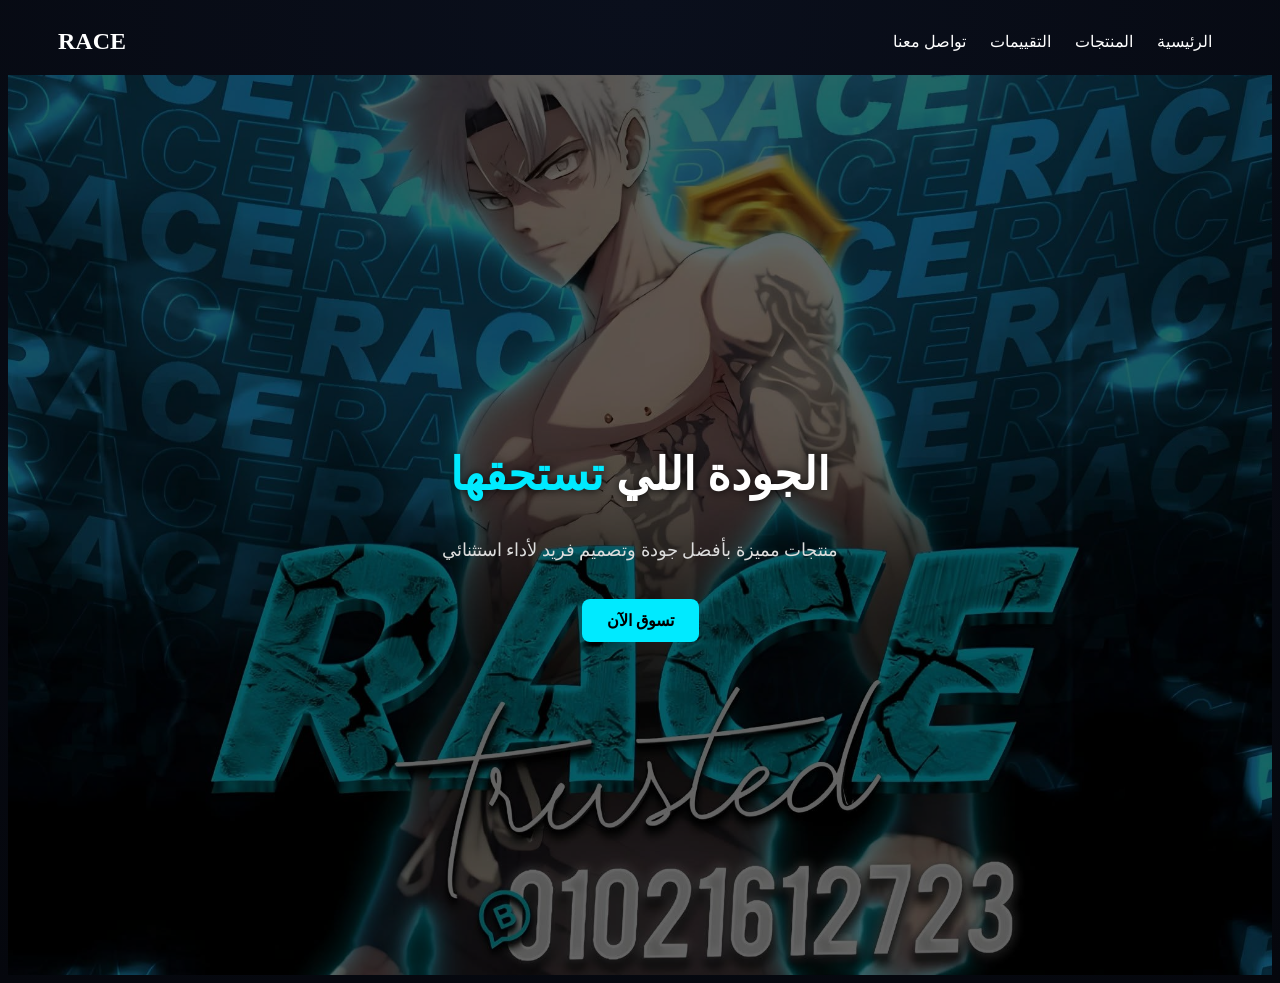
==== index.html @ 7d8657e5 "first uploud" ====
<!DOCTYPE html>
<html lang="ar">
<head>
    <meta charset="UTF-8">
    <title>RACE Store</title>
    <link rel="stylesheet" href="style.css">
</head>
<body>

<header>
    <div class="logo">RACE</div>

    <nav>
        <a href="#">الرئيسية</a>
        <a href="products.html">المنتجات</a>
        <a href="#">التقييمات</a>
        <a href="#">تواصل معنا</a>
    </nav>
</header>

<!-- Hero Section -->
<section class="hero">
    <div class="hero-text">
        <h1>الجودة اللي <span>تستحقها</span></h1>
        <p>منتجات مميزة بأفضل جودة وتصميم فريد لأداء استثنائي</p>

        <!-- الحل الصح هنا -->
        <a href="products.html" class="btn">تسوق الآن</a>
    </div>
</section>

</body>
</html>
---- style.css ----
body {
    background: radial-gradient(circle at top, #0a0f1c, #05070d);
    color: white;
}bac
body::before {
    content: "";
    position: fixed;
    width: 100%;
    height: 100%;
    background: rgba(0,0,0,0.65);
    top: 0;
    left: 0;
    z-index: -1;
}
/* Navbar */
header {
    display: flex;
    justify-content: space-between;
    align-items: center;
    padding: 20px 50px;
}

.logo {
    font-size: 24px;
    font-weight: bold;
}

nav a {
    color: white;
    margin: 0 10px;
    text-decoration: none;
    transition: 0.3s;
}

nav a:hover {
    color: #00eaff;
}


/* Hero */


.hero {
    height: 100vh;
    background: url("hero.png") no-repeat center/cover;
    display: flex;
    justify-content: center;
    align-items: center;
    position: relative;
}

/* طبقة تغميق */
.hero::before {
    content: "";
    position: absolute;
    top: 0;
    left: 0;
    width: 100%;
    height: 100%;
    background: rgba(0, 0, 0, 0.6);
}

/* النص */
.hero-text {
    position: relative;
    z-index: 2;
    text-align: center;
    color: white;
    padding: 20px;
}

/* العنوان */
.hero-text h1 {
    font-size: 45px;
    font-weight: bold;
    text-shadow: 0 0 10px rgba(0,0,0,0.8);
}

/* الكلمة المميزة */
.hero-text span {
    color: #00eaff;
}

/* الوصف */
.hero-text p {
    margin-top: 10px;
    font-size: 18px;
    color: #ddd;
}

/* الزرار */
.btn {
    display: inline-block;
    margin-top: 20px;
    padding: 12px 25px;
    background: #00eaff;
    color: black;
    border-radius: 8px;
    text-decoration: none;
    font-weight: bold;
}

/* Button */
.btn {
    display: inline-block;
    margin-top: 20px;
    padding: 12px 25px;
    background: #00eaff;
    color: black;
    text-decoration: none;
    border-radius: 8px;
    font-weight: bold;
    transition: 0.3s;
}

.btn:hover {
    background: #00c2d3;
}

/* Products */
.products {
    display: grid;
    grid-template-columns: repeat(auto-fit, minmax(220px, 1fr));
    gap: 25px;
    padding: 50px;
}

/* Card */
.card {
    background: #111827;
    padding: 25px;
    border-radius: 15px;
    text-align: center;
    transition: 0.3s;
    border: 1px solid #1f2937;
}

.card:hover {
    transform: translateY(-10px);
    box-shadow: 0 10px 25px rgba(0, 234, 255, 0.2);
}

.card h2 {
    margin-bottom: 10px;
}

.card p {
    opacity: 0.7;
    font-size: 14px;
}

.card span {
    display: block;
    margin-top: 10px;
    color: #00eaff;
    font-weight: bold;
}

/* Title */
h1 {
    text-align: center;
    margin-top: 40px;
    font-size: 35px;
}

.card img {
    width: 100%;
    height: 180px;
    object-fit: cover;
    border-radius: 10px;
    margin-bottom: 10px;
}

/* زرار الشراء */
.buy-btn {
    display: inline-block;
    margin-top: 15px;
    padding: 10px;
    background: #25D366;
    color: white;
    text-decoration: none;
    border-radius: 8px;
    transition: 0.3s;
}

.buy-btn:hover {
    background: #1ebe5d;
}
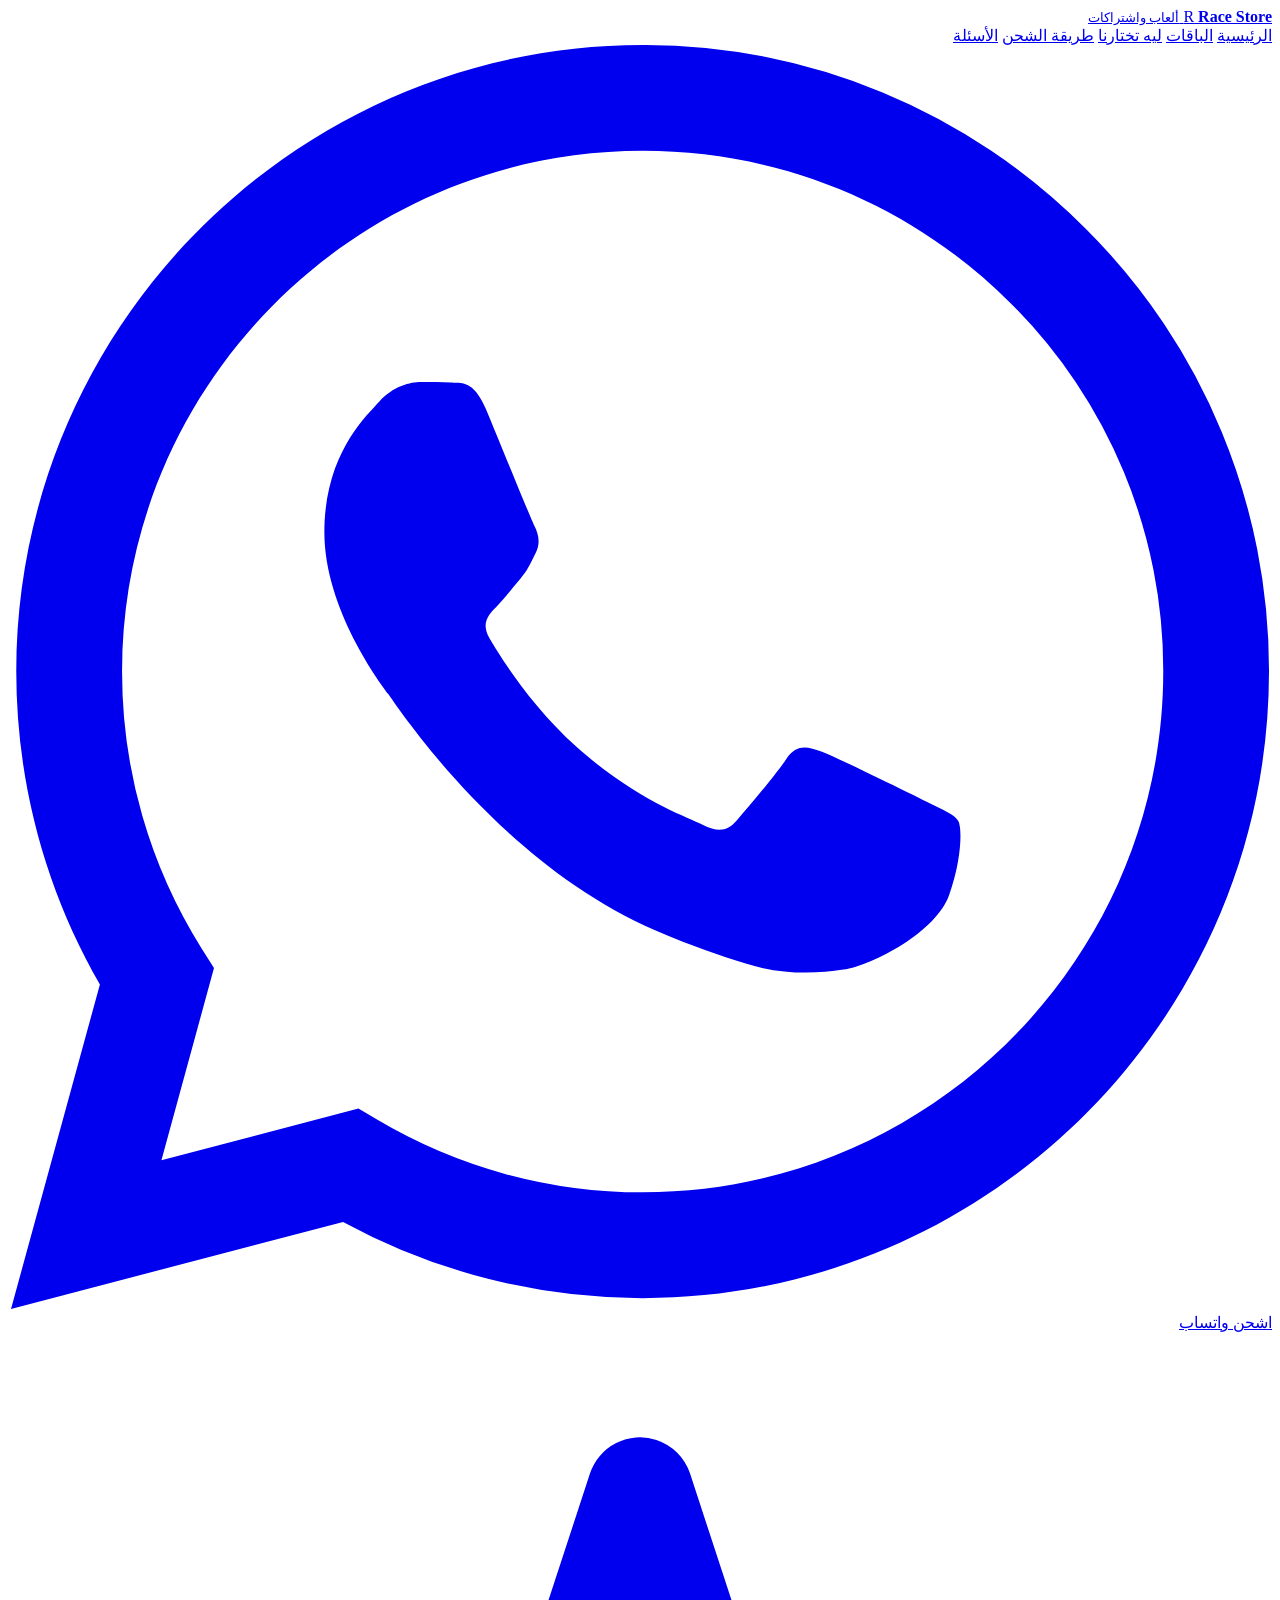
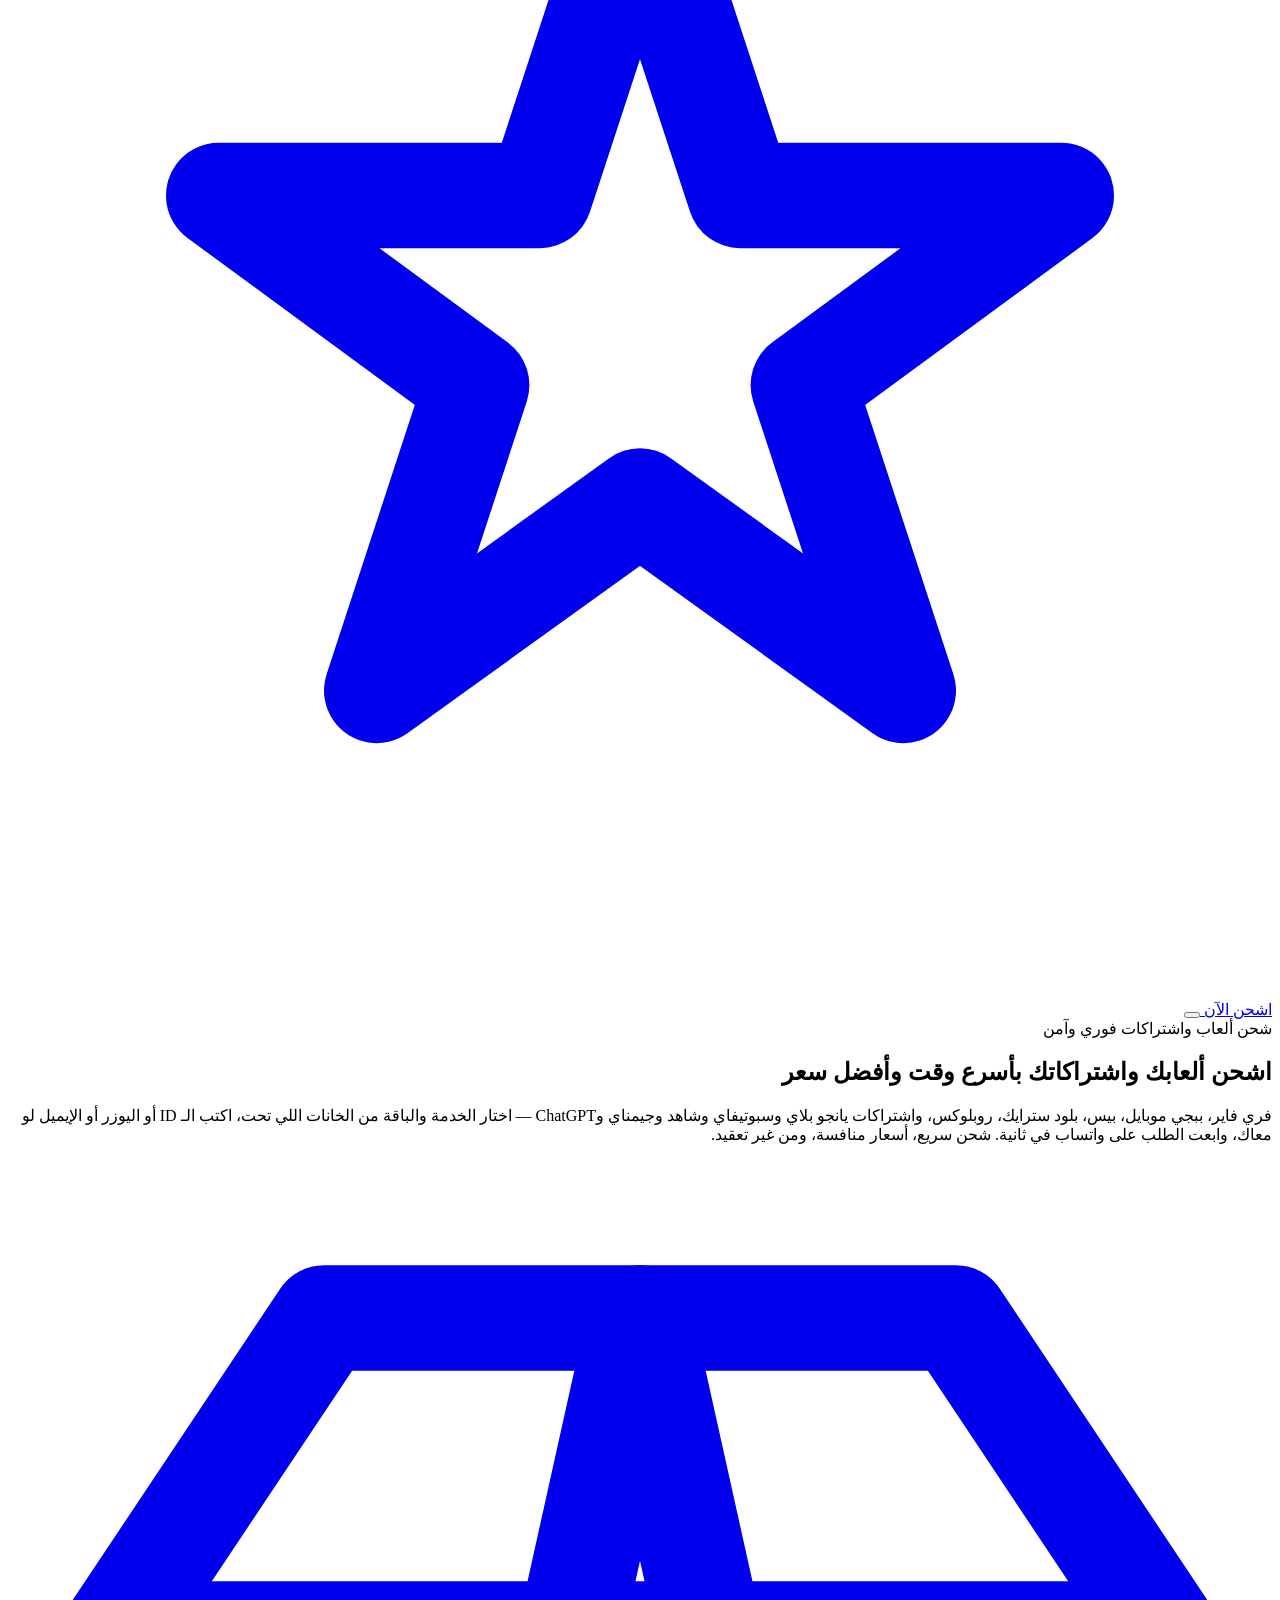
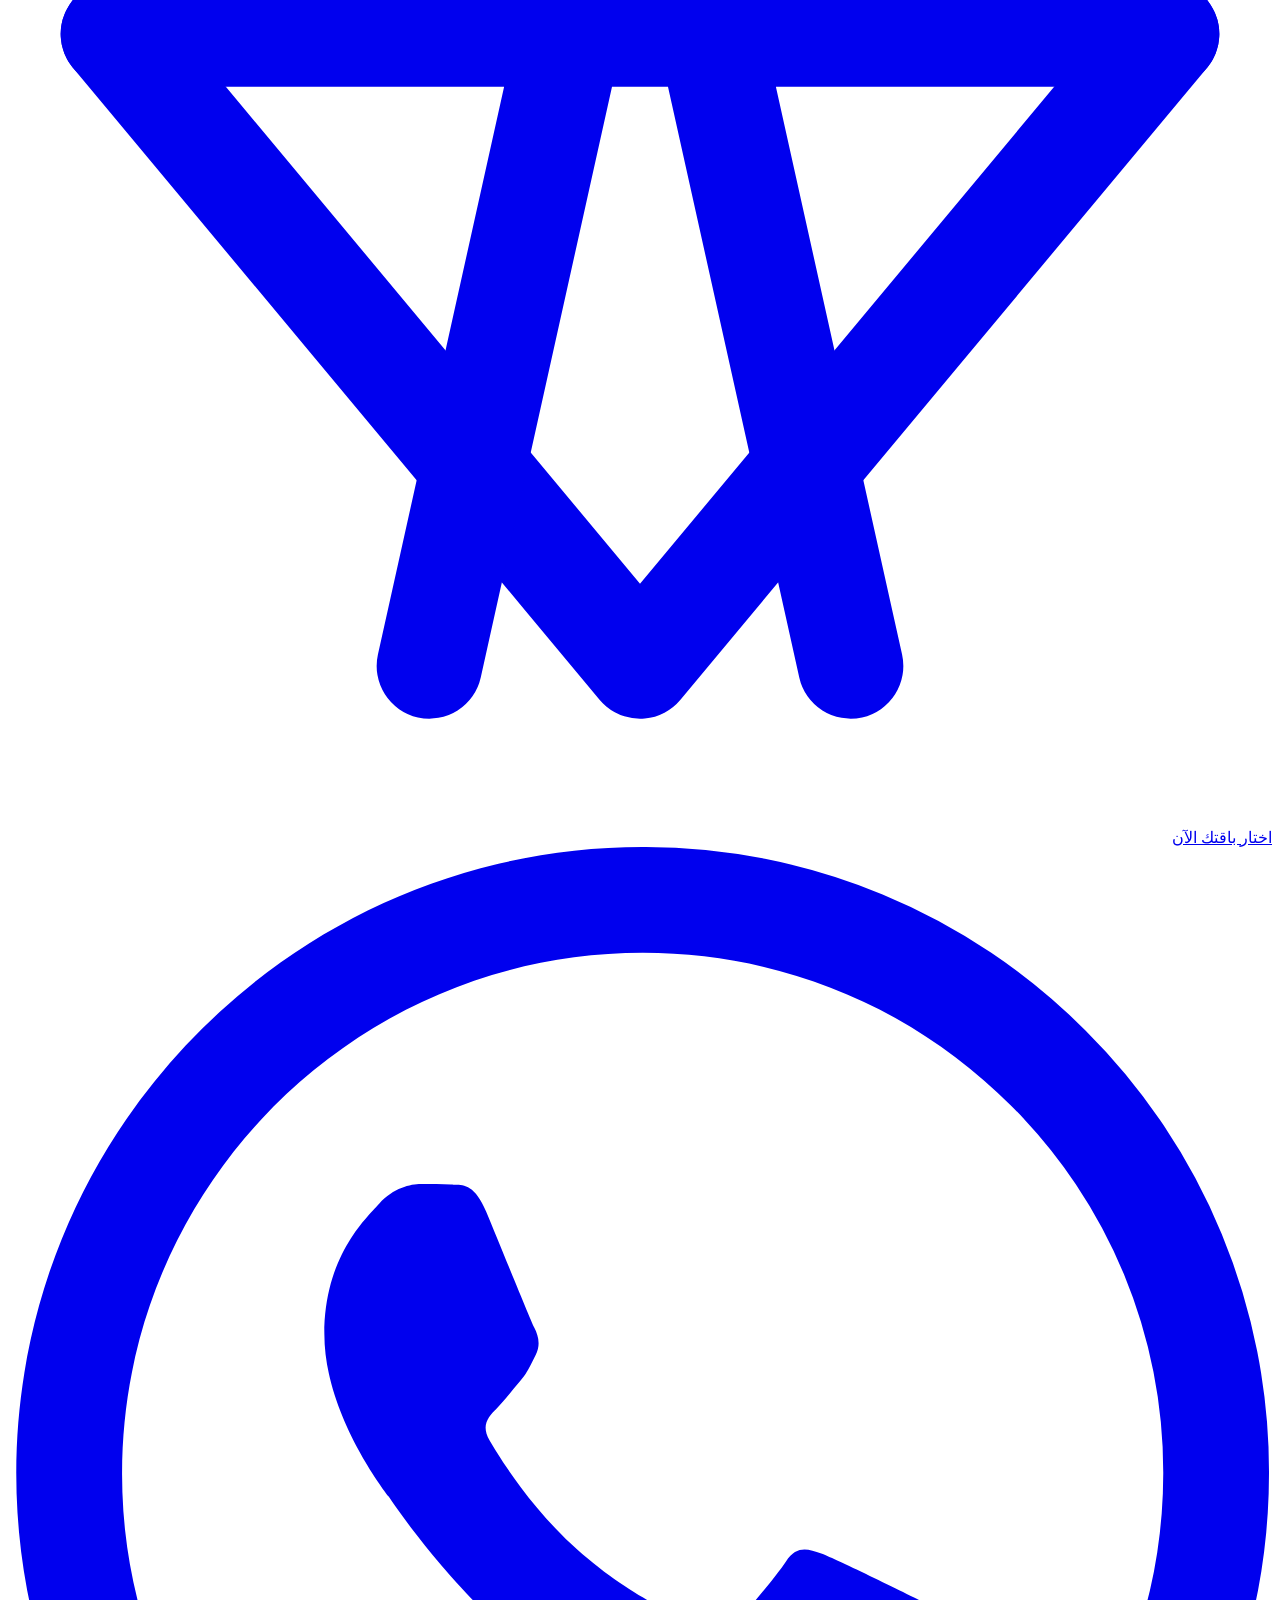
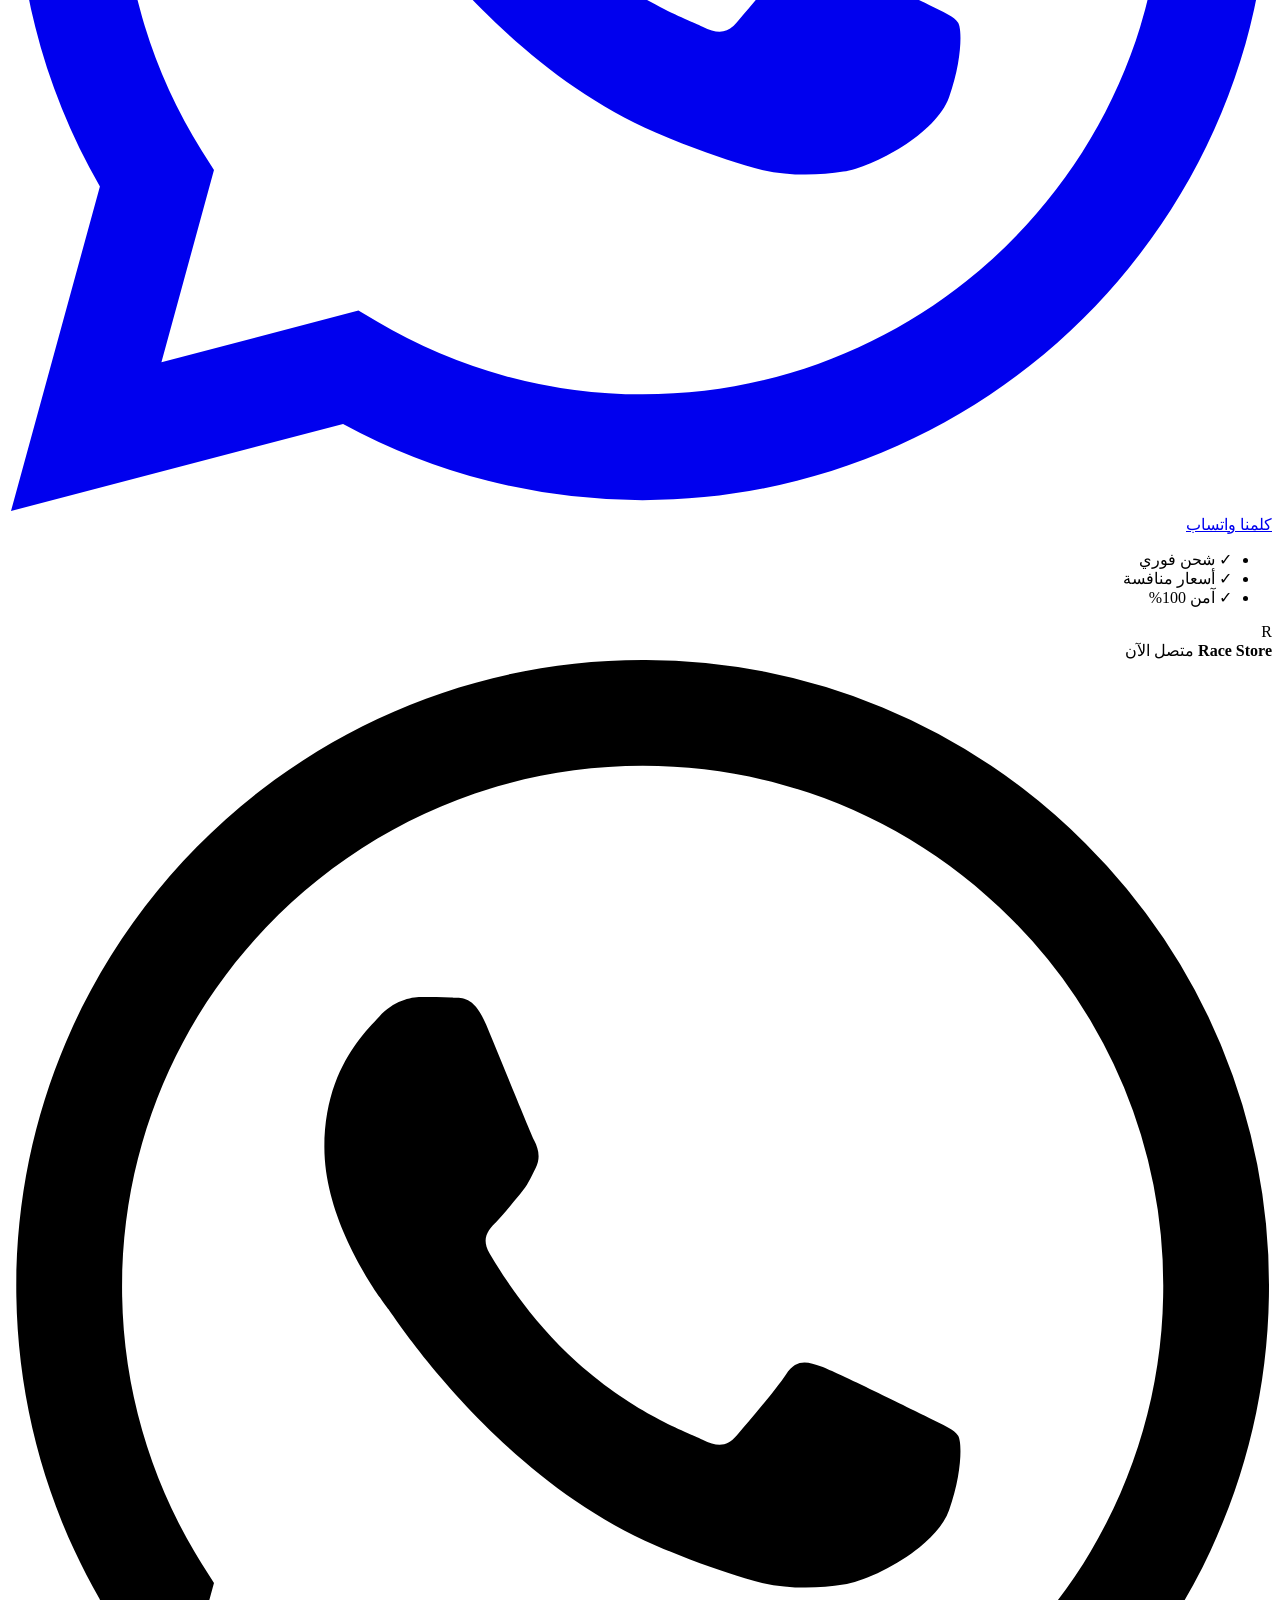
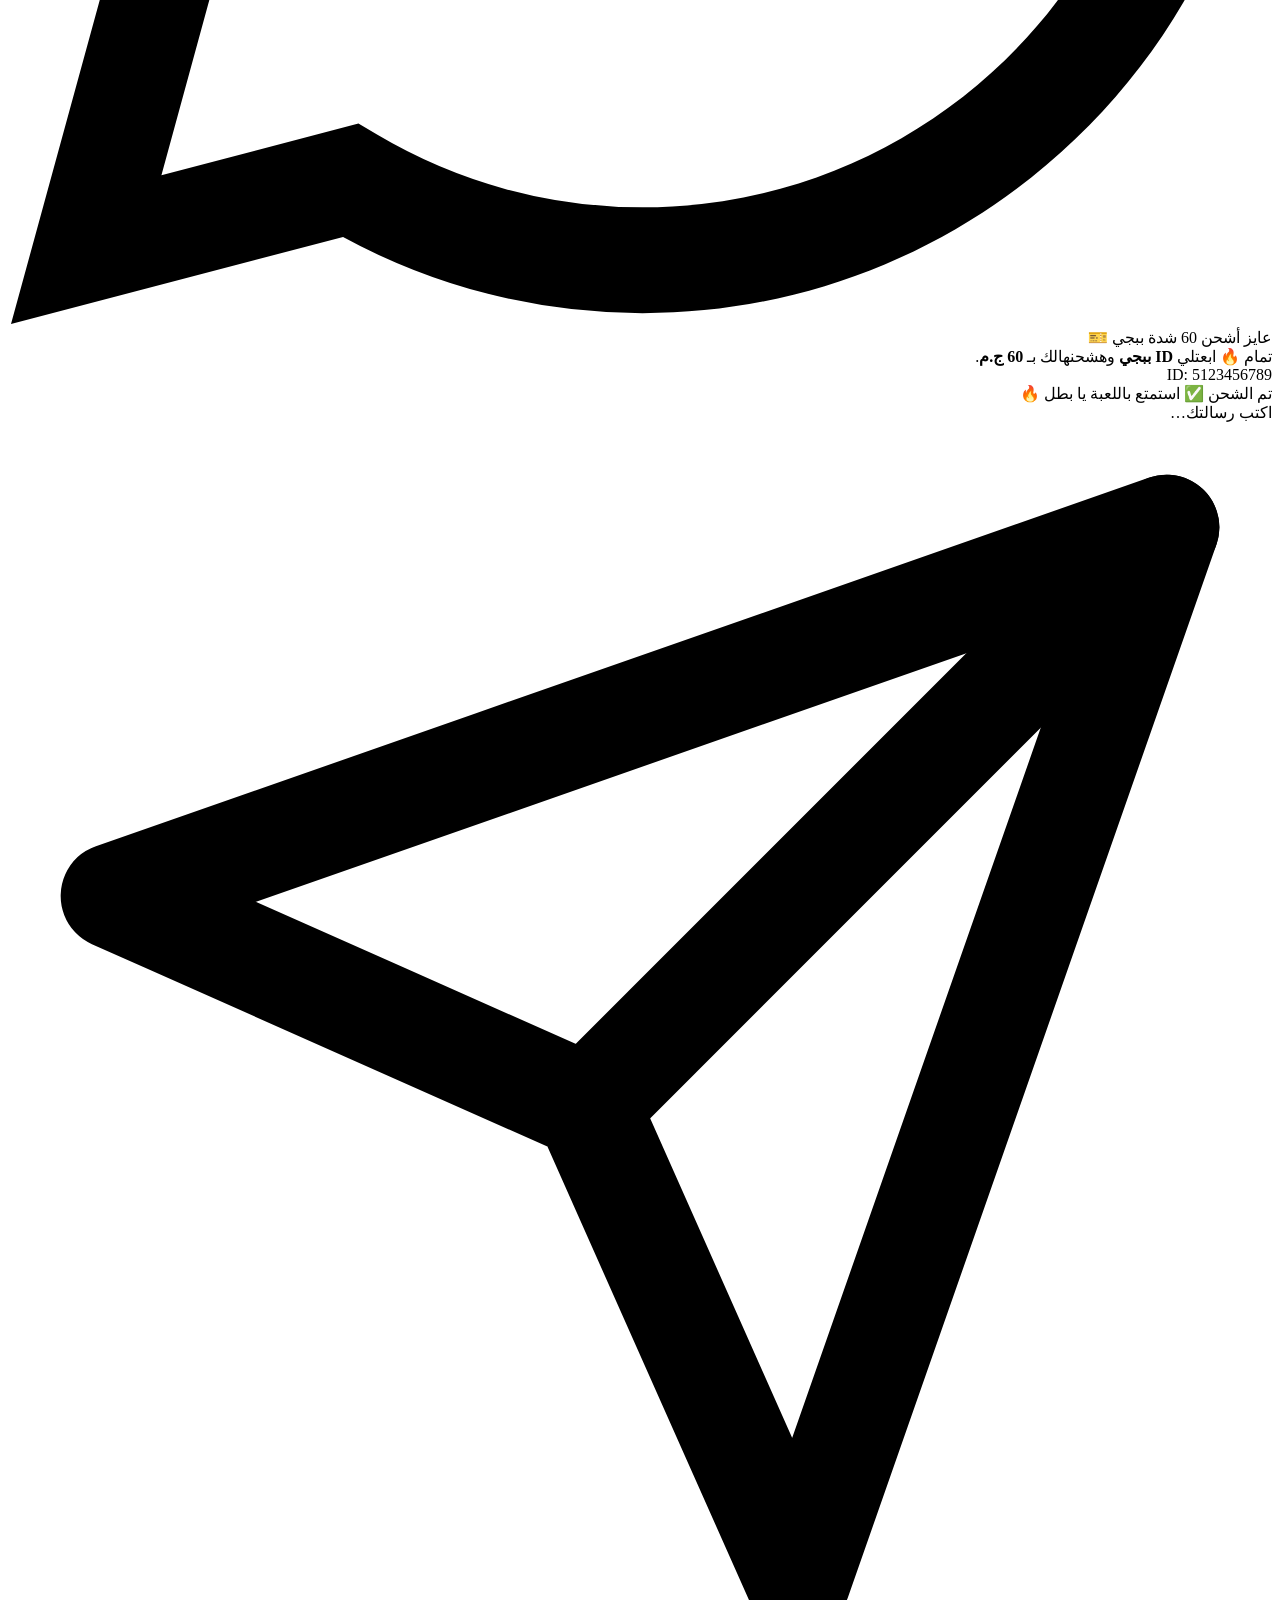
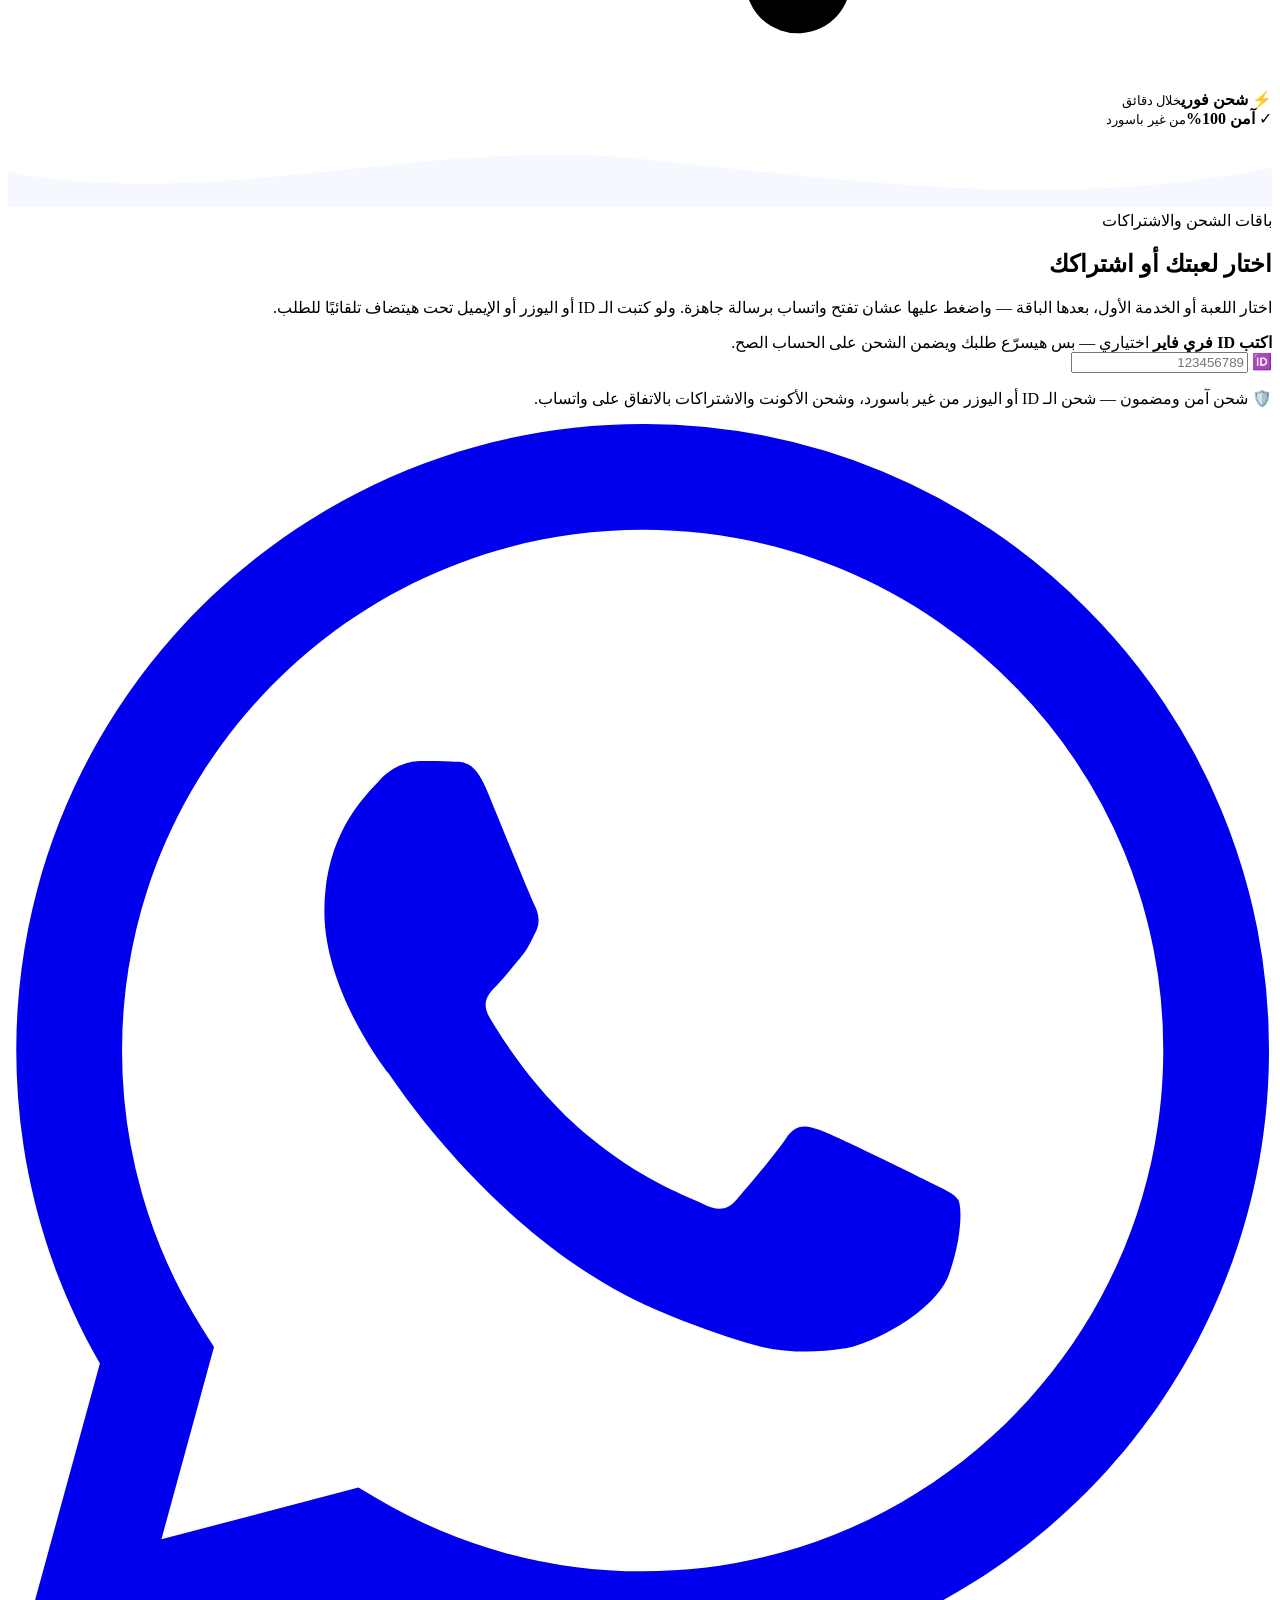
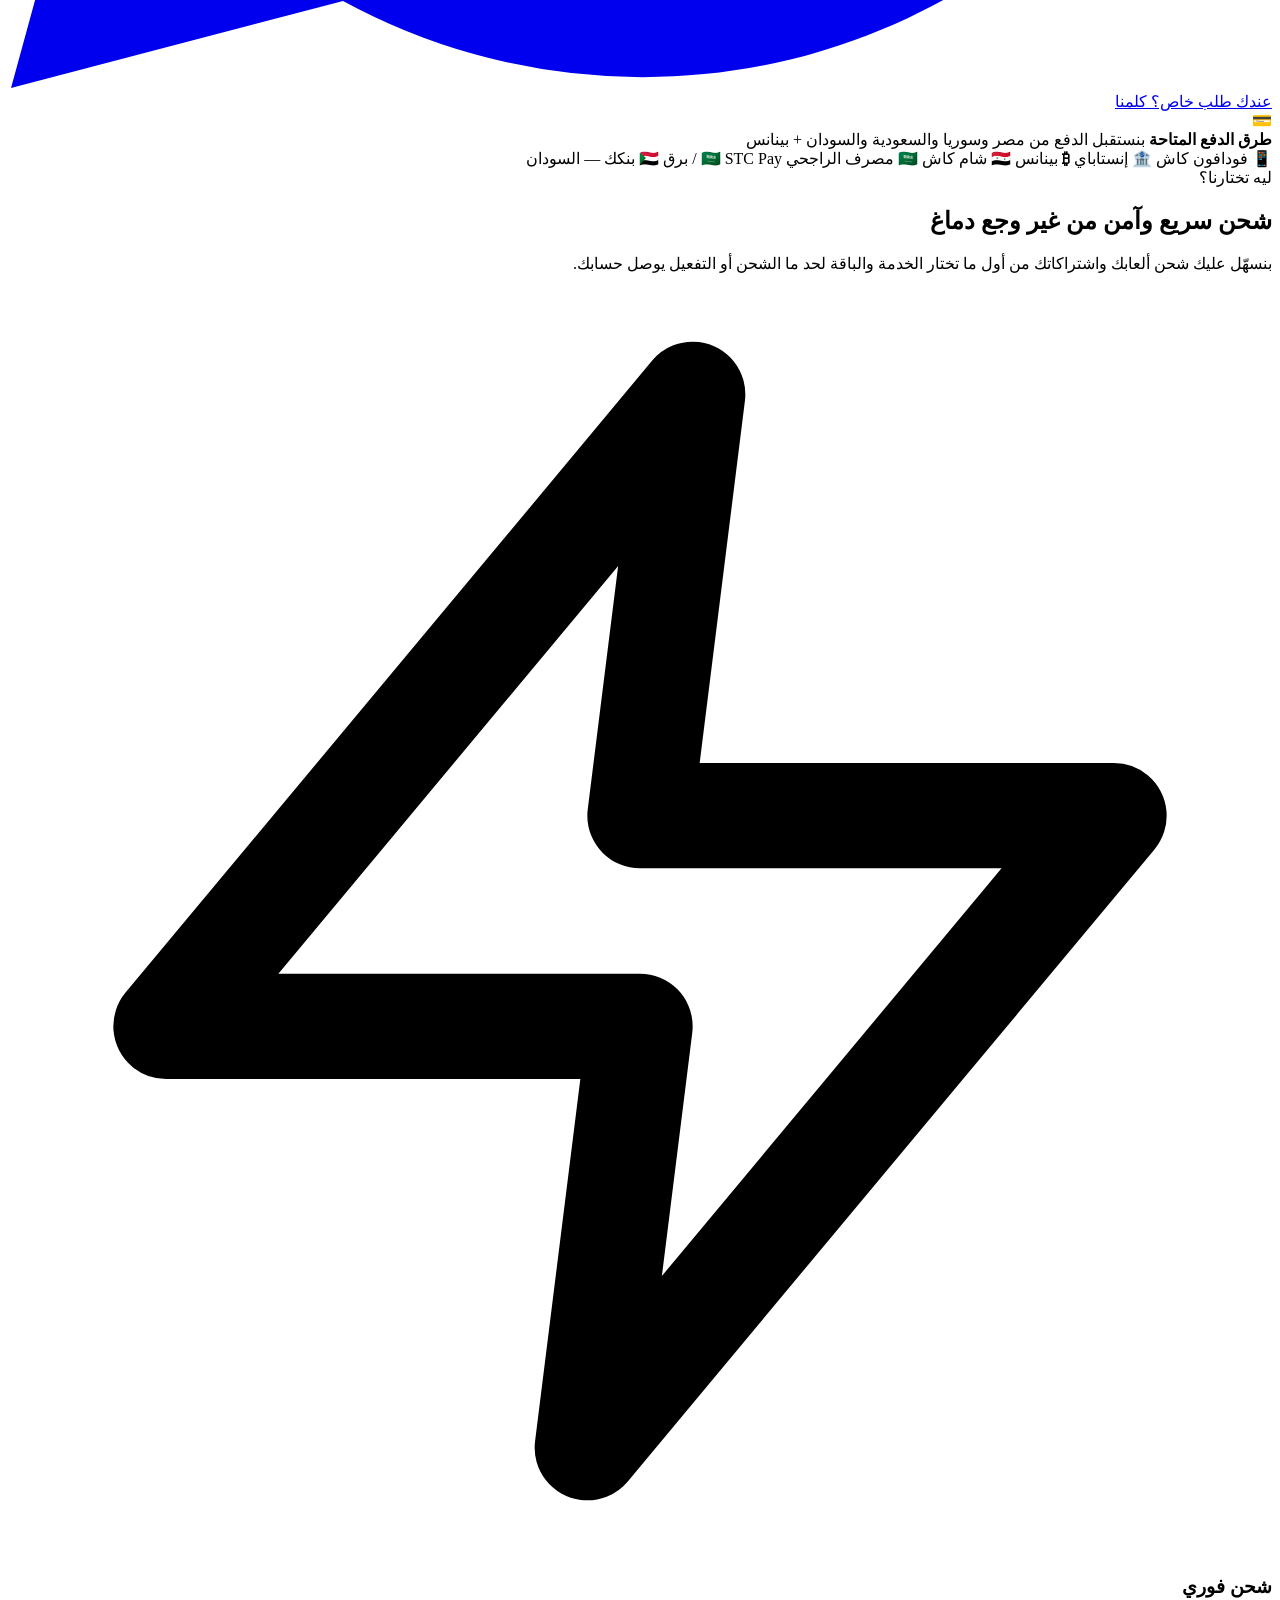
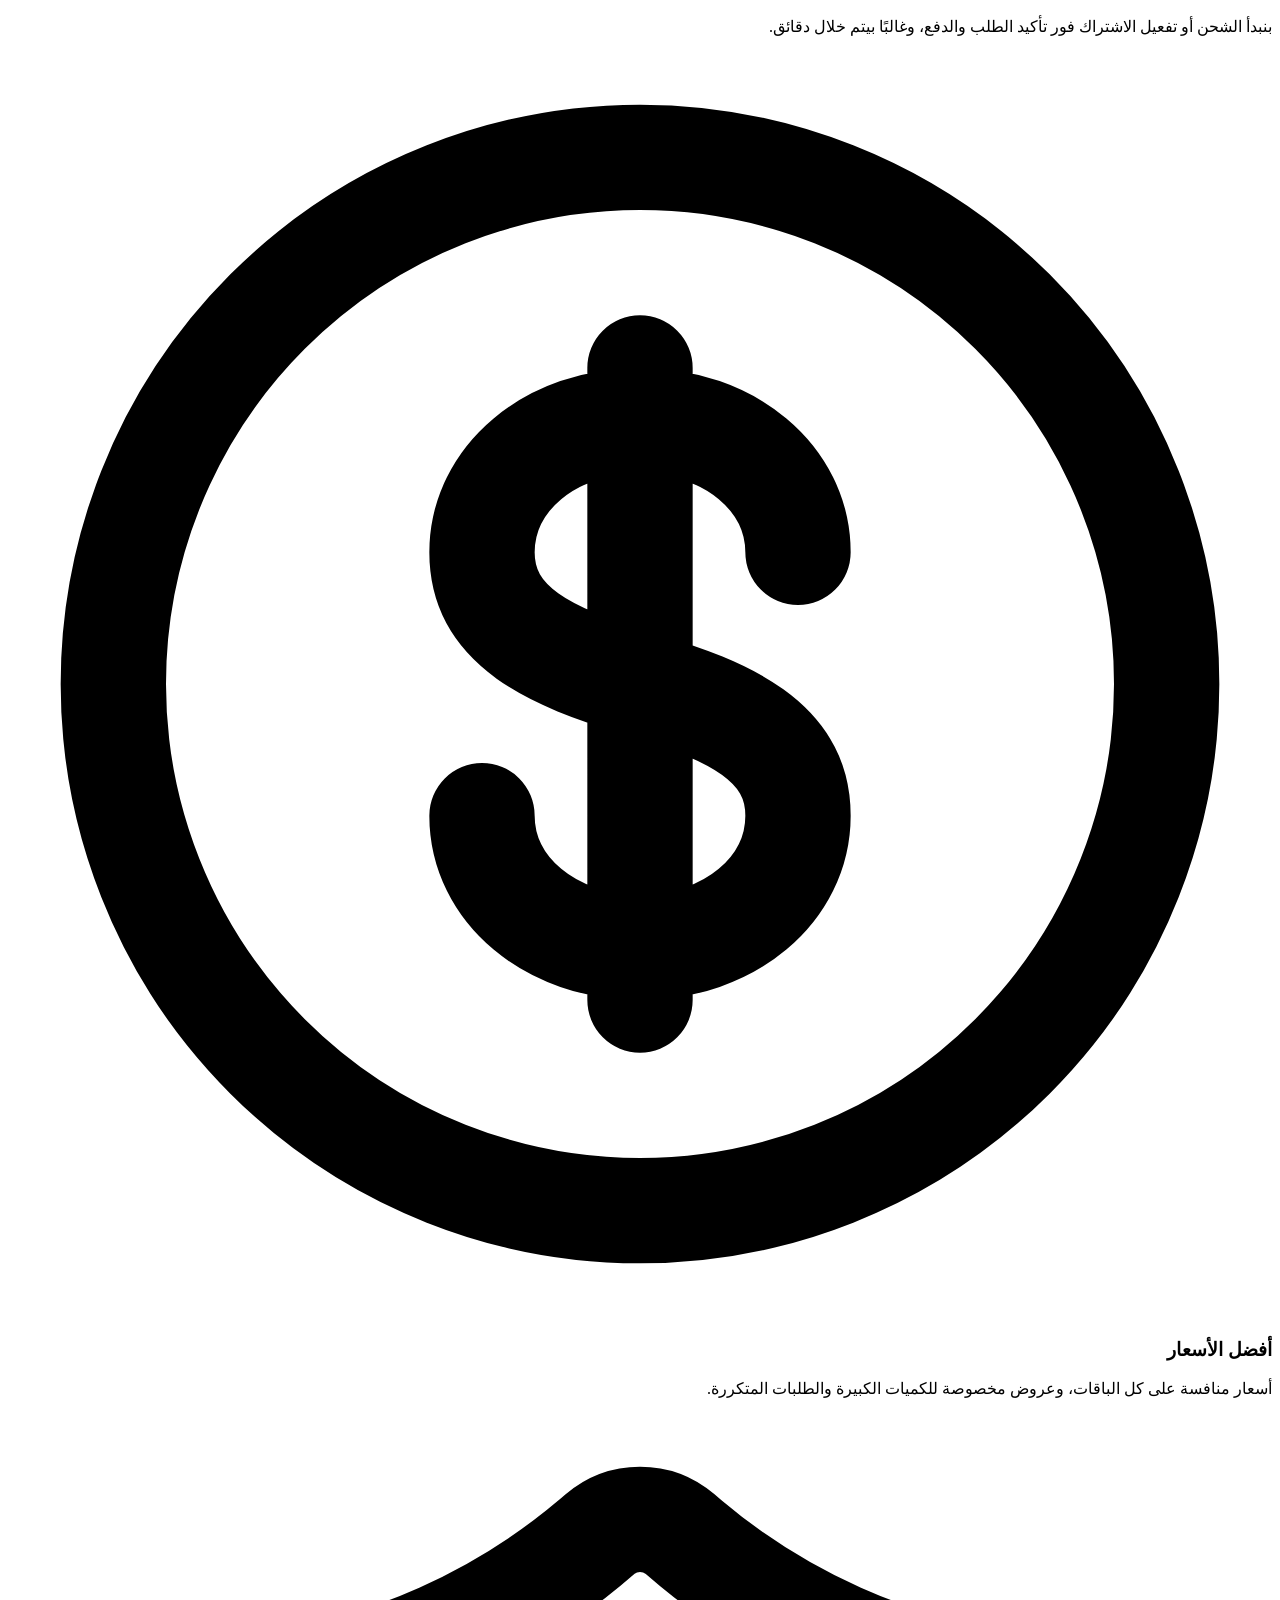
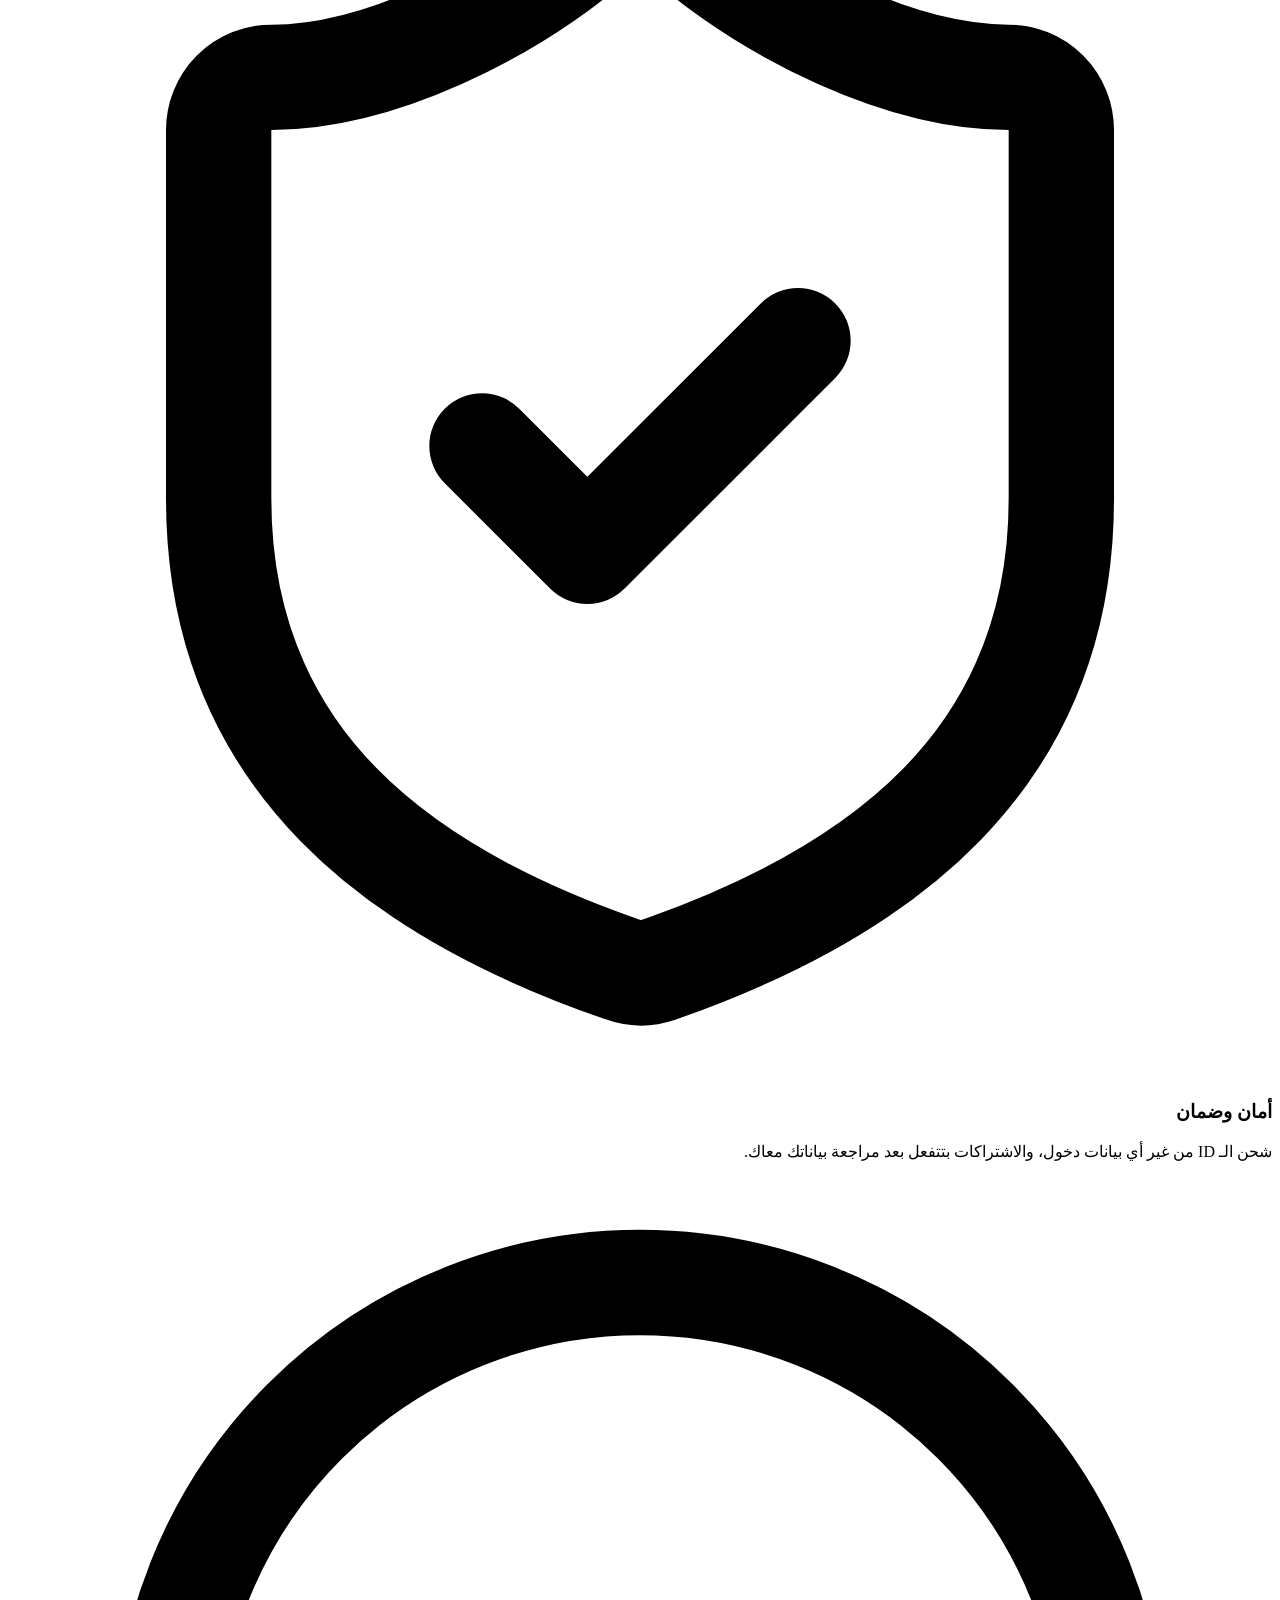
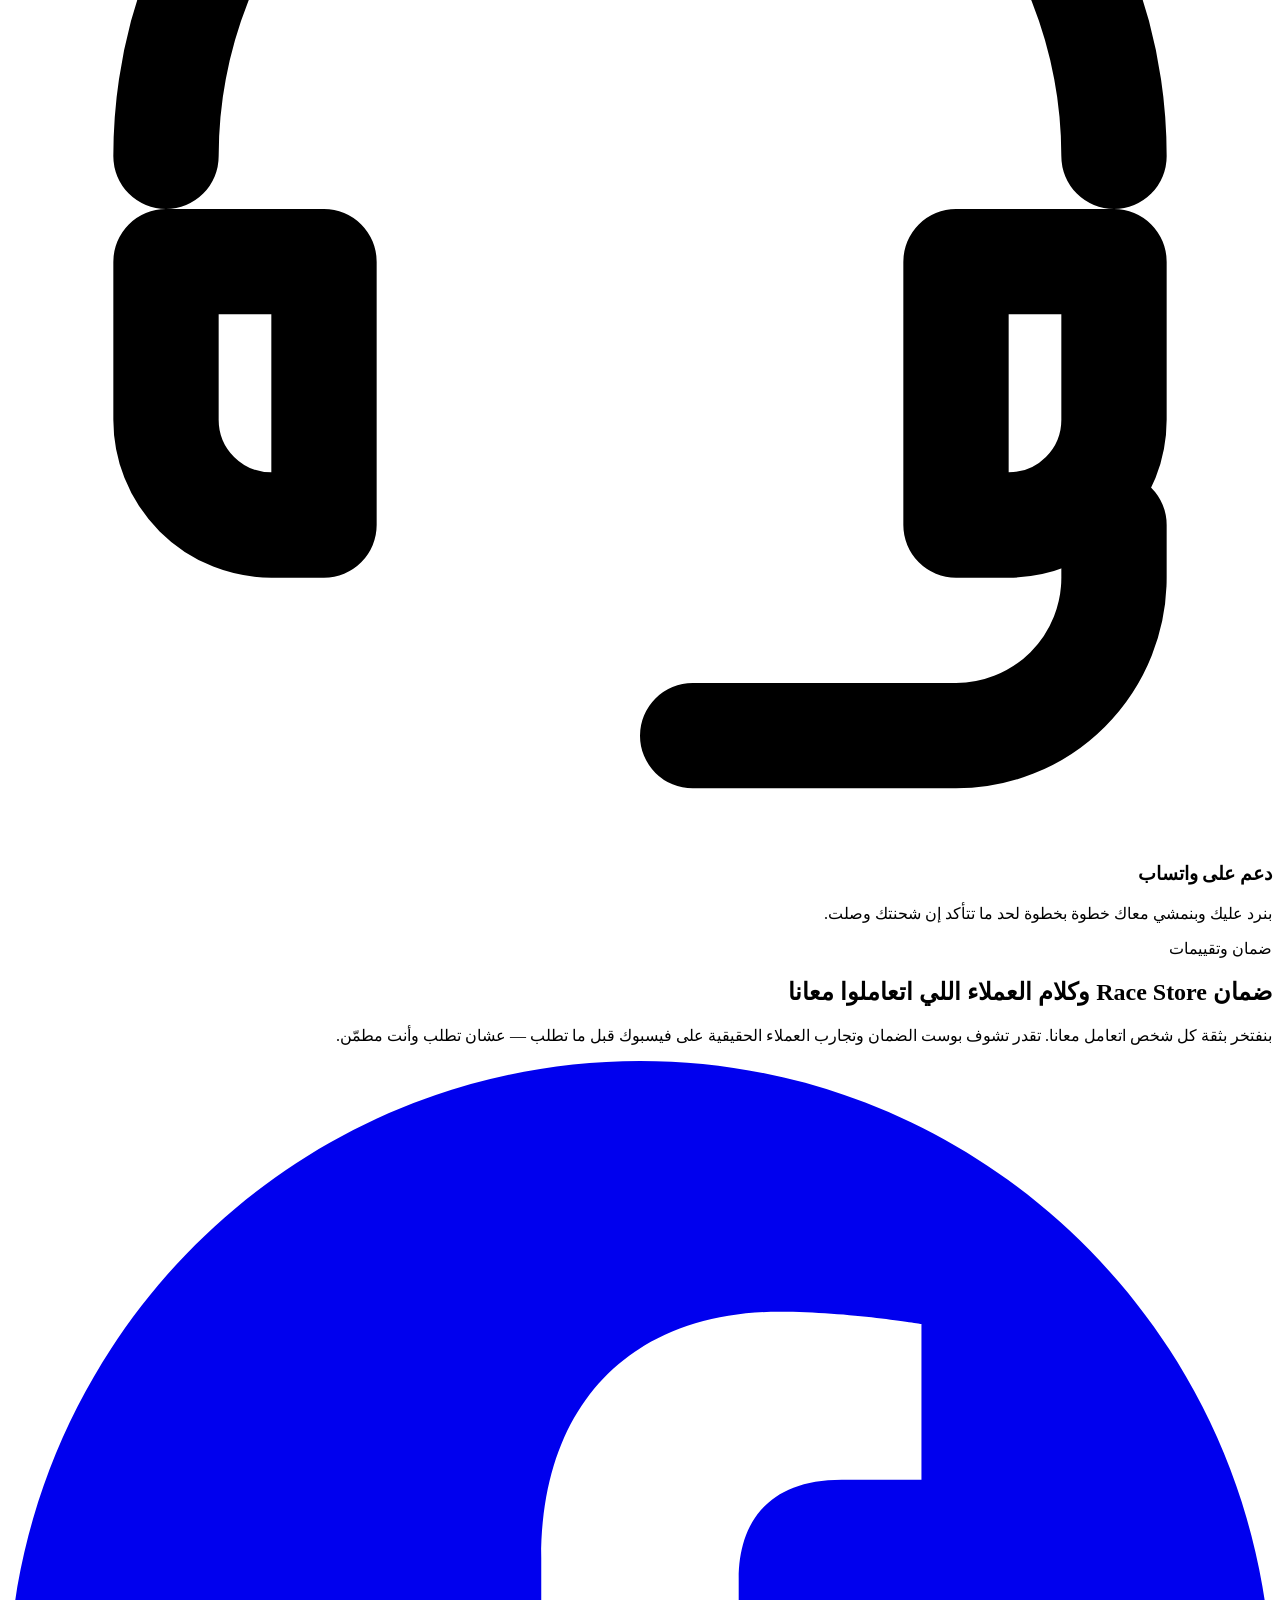
==== commit 7ee7d1a6: "Deploy Race Store site" ====
--- a/index.html
+++ b/index.html
@@ -1,33 +1,629 @@
-<!DOCTYPE html>
-<html lang="ar">
-<head>
-    <meta charset="UTF-8">
-    <title>RACE Store</title>
-    <link rel="stylesheet" href="style.css">
-</head>
-<body>
-
-<header>
-    <div class="logo">RACE</div>
-
-    <nav>
-        <a href="#">الرئيسية</a>
-        <a href="products.html">المنتجات</a>
-        <a href="#">التقييمات</a>
-        <a href="#">تواصل معنا</a>
-    </nav>
-</header>
-
-<!-- Hero Section -->
-<section class="hero">
-    <div class="hero-text">
-        <h1>الجودة اللي <span>تستحقها</span></h1>
-        <p>منتجات مميزة بأفضل جودة وتصميم فريد لأداء استثنائي</p>
-
-        <!-- الحل الصح هنا -->
-        <a href="products.html" class="btn">تسوق الآن</a>
-    </div>
-</section>
-
-</body>
-</html>
+<!DOCTYPE html>
+<html lang="ar" dir="rtl">
+<head>
+  <meta charset="UTF-8">
+  <meta name="viewport" content="width=device-width, initial-scale=1.0">
+  <title>Race Store | شحن فري فاير وببجي وبيس وبلود سترايك وروبوكس</title>
+  <meta name="description" content="Race Store — شحن شدات فري فاير وببجي، كوينز بيس، بلود سترايك، روبوكس، عضويات ودروب، واشتراكات يانجو بلاي وسبوتيفاي وشاهد وجيمناي وChatGPT. دفع بفودافون كاش وإنستاباي وبينانس وشام كاش والراجحي و STC Pay وبنكك. اطلب الآن عبر واتساب.">
+  <meta name="theme-color" content="#0a2a6b">
+  <meta property="og:title" content="Race Store | شحن فري فاير وببجي وبيس وبلود سترايك وروبوكس">
+  <meta property="og:description" content="شحن شدات فري فاير وببجي، كوينز بيس، بلود سترايك، روبوكس، واشتراكات المنصات والذكاء الاصطناعي بأفضل سعر. اختار خدمتك وباقتك واطلب عبر واتساب.">
+  <meta property="og:type" content="website">
+  <link rel="icon" href="data:image/svg+xml,%3Csvg xmlns='http://www.w3.org/2000/svg' viewBox='0 0 64 64'%3E%3Cdefs%3E%3ClinearGradient id='g' x1='0' y1='0' x2='1' y2='1'%3E%3Cstop stop-color='%232b7fff'/%3E%3Cstop offset='1' stop-color='%230a2a6b'/%3E%3C/linearGradient%3E%3C/defs%3E%3Crect width='64' height='64' rx='16' fill='url(%23g)'/%3E%3Ctext x='32' y='45' font-family='Arial' font-size='36' font-weight='bold' fill='white' text-anchor='middle'%3ER%3C/text%3E%3C/svg%3E">
+  <link rel="preconnect" href="https://fonts.googleapis.com">
+  <link rel="preconnect" href="https://fonts.gstatic.com" crossorigin>
+  <link href="https://fonts.googleapis.com/css2?family=Cairo:wght@400;500;600;700;800;900&display=swap" rel="stylesheet">
+  <link rel="stylesheet" href="assets/css/style.css">
+  <script type="application/ld+json">
+    {
+      "@context": "https://schema.org",
+      "@type": "Store",
+      "name": "Race Store",
+      "description": "شحن شدات فري فاير وببجي، كوينز بيس، بلود سترايك، روبوكس، عضويات ودروب، واشتراكات المنصات والذكاء الاصطناعي.",
+      "telephone": "+201021612723",
+      "areaServed": ["EG", "SA", "SY", "SD"],
+      "priceRange": "50 - 5200 EGP"
+    }
+  </script>
+</head>
+<body>
+
+  <!-- ===== Header ===== -->
+  <header class="site-header" id="siteHeader">
+    <div class="container header-inner">
+      <a class="brand" href="#home">
+        <span class="brand-mark" aria-hidden="true">R</span>
+        <span class="brand-text">
+          <strong>Race Store</strong>
+          <small>ألعاب واشتراكات</small>
+        </span>
+      </a>
+
+      <nav class="nav" id="nav" aria-label="القائمة الرئيسية">
+        <a href="#home">الرئيسية</a>
+        <a href="#packages">الباقات</a>
+        <a href="#why">ليه تختارنا</a>
+        <a href="#how">طريقة الشحن</a>
+        <a href="#faq">الأسئلة</a>
+        <a class="nav-wa js-wa" href="https://wa.me/201021612723" target="_blank" rel="noopener" data-message="مرحبًا Race Store 👋 أرغب في شحن لعبة أو اشتراك.">
+          <svg class="icon" viewBox="0 0 24 24" fill="currentColor" aria-hidden="true"><path d="M17.472 14.382c-.297-.149-1.758-.867-2.03-.967-.273-.099-.471-.148-.67.15-.197.297-.767.966-.94 1.164-.173.199-.347.223-.644.075-.297-.15-1.255-.463-2.39-1.475-.883-.788-1.48-1.761-1.653-2.059-.173-.297-.018-.458.13-.606.134-.133.298-.347.446-.52.149-.174.198-.298.298-.497.099-.198.05-.371-.025-.52-.075-.149-.669-1.612-.916-2.207-.242-.579-.487-.5-.669-.51-.173-.008-.371-.01-.57-.01-.198 0-.52.074-.792.372-.272.297-1.04 1.016-1.04 2.479 0 1.462 1.065 2.875 1.213 3.074.149.198 2.096 3.2 5.077 4.487.709.306 1.262.489 1.694.625.712.227 1.36.195 1.871.118.571-.085 1.758-.719 2.006-1.413.248-.694.248-1.289.173-1.413-.074-.124-.272-.198-.57-.347M12.05 21.785h-.004a9.87 9.87 0 0 1-5.031-1.378l-.361-.214-3.741.982.998-3.648-.235-.374a9.86 9.86 0 0 1-1.51-5.26c.001-5.45 4.436-9.884 9.888-9.884 2.64 0 5.122 1.03 6.988 2.898a9.825 9.825 0 0 1 2.893 6.994c-.003 5.45-4.437 9.884-9.885 9.884m8.413-18.297A11.815 11.815 0 0 0 12.05 0C5.495 0 .16 5.335.157 11.892c0 2.096.547 4.142 1.588 5.945L.057 24l6.305-1.654a11.882 11.882 0 0 0 5.683 1.448h.005c6.554 0 11.89-5.335 11.893-11.893a11.821 11.821 0 0 0-3.48-8.413Z"/></svg>
+          اشحن واتساب
+        </a>
+      </nav>
+
+      <div class="header-actions">
+        <a class="btn btn-primary btn-sm" href="#packages">
+          <svg class="icon" viewBox="0 0 24 24" fill="none" stroke="currentColor" stroke-width="2" stroke-linecap="round" stroke-linejoin="round" aria-hidden="true"><path d="m12 3 1.9 5.8H20l-4.9 3.6 1.9 5.8-5-3.6-5 3.6 1.9-5.8L4 8.8h6.1Z"/></svg>
+          اشحن الآن
+        </a>
+        <button class="menu-toggle" id="menuToggle" aria-label="فتح القائمة" aria-expanded="false" aria-controls="nav">
+          <span></span><span></span><span></span>
+        </button>
+      </div>
+    </div>
+  </header>
+
+  <main>
+    <!-- ===== Hero ===== -->
+    <section class="hero" id="home">
+      <div class="hero-bg" aria-hidden="true">
+        <span class="orb orb-1"></span>
+        <span class="orb orb-2"></span>
+        <span class="hero-grid"></span>
+      </div>
+
+      <div class="container hero-inner">
+        <div class="hero-content reveal">
+          <span class="hero-badge">
+            <span class="pulse-dot"></span>
+            شحن ألعاب واشتراكات فوري وآمن
+          </span>
+
+          <h1>
+            اشحن
+            <span class="grad-text">ألعابك واشتراكاتك</span>
+            بأسرع وقت وأفضل سعر
+          </h1>
+
+          <p class="hero-text">
+            فري فاير، ببجي موبايل، بيس، بلود سترايك، روبلوكس، واشتراكات يانجو بلاي وسبوتيفاي وشاهد وجيمناي وChatGPT —
+            اختار الخدمة والباقة من الخانات اللي تحت، اكتب الـ ID أو اليوزر أو الإيميل لو معاك،
+            وابعت الطلب على واتساب في ثانية. شحن سريع، أسعار منافسة، ومن غير تعقيد.
+          </p>
+
+          <div class="hero-actions">
+            <a class="btn btn-primary btn-lg" href="#packages">
+              <svg class="icon" viewBox="0 0 24 24" fill="none" stroke="currentColor" stroke-width="2" stroke-linecap="round" stroke-linejoin="round" aria-hidden="true"><path d="M6 3h12l4 6-10 12L2 9Z"/><path d="M2 9h20M12 3 8 21M12 3l4 18"/></svg>
+              اختار باقتك الآن
+            </a>
+            <a class="btn btn-wa btn-lg js-wa" href="https://wa.me/201021612723" target="_blank" rel="noopener" data-message="مرحبًا Race Store 👋 أرغب في شحن لعبة أو اشتراك، ممكن تفاصيل الباقات؟">
+              <svg class="icon" viewBox="0 0 24 24" fill="currentColor" aria-hidden="true"><path d="M17.472 14.382c-.297-.149-1.758-.867-2.03-.967-.273-.099-.471-.148-.67.15-.197.297-.767.966-.94 1.164-.173.199-.347.223-.644.075-.297-.15-1.255-.463-2.39-1.475-.883-.788-1.48-1.761-1.653-2.059-.173-.297-.018-.458.13-.606.134-.133.298-.347.446-.52.149-.174.198-.298.298-.497.099-.198.05-.371-.025-.52-.075-.149-.669-1.612-.916-2.207-.242-.579-.487-.5-.669-.51-.173-.008-.371-.01-.57-.01-.198 0-.52.074-.792.372-.272.297-1.04 1.016-1.04 2.479 0 1.462 1.065 2.875 1.213 3.074.149.198 2.096 3.2 5.077 4.487.709.306 1.262.489 1.694.625.712.227 1.36.195 1.871.118.571-.085 1.758-.719 2.006-1.413.248-.694.248-1.289.173-1.413-.074-.124-.272-.198-.57-.347M12.05 21.785h-.004a9.87 9.87 0 0 1-5.031-1.378l-.361-.214-3.741.982.998-3.648-.235-.374a9.86 9.86 0 0 1-1.51-5.26c.001-5.45 4.436-9.884 9.888-9.884 2.64 0 5.122 1.03 6.988 2.898a9.825 9.825 0 0 1 2.893 6.994c-.003 5.45-4.437 9.884-9.885 9.884m8.413-18.297A11.815 11.815 0 0 0 12.05 0C5.495 0 .16 5.335.157 11.892c0 2.096.547 4.142 1.588 5.945L.057 24l6.305-1.654a11.882 11.882 0 0 0 5.683 1.448h.005c6.554 0 11.89-5.335 11.893-11.893a11.821 11.821 0 0 0-3.48-8.413Z"/></svg>
+              كلمنا واتساب
+            </a>
+          </div>
+
+          <ul class="hero-points">
+            <li><span class="check">✓</span> شحن فوري</li>
+            <li><span class="check">✓</span> أسعار منافسة</li>
+            <li><span class="check">✓</span> آمن 100%</li>
+          </ul>
+        </div>
+
+        <div class="hero-visual reveal" aria-hidden="true">
+          <span class="glow-ring"></span>
+
+          <div class="chat-card">
+            <div class="chat-head">
+              <div class="chat-avatar">R</div>
+              <div class="chat-meta">
+                <strong>Race Store</strong>
+                <span><i></i> متصل الآن</span>
+              </div>
+              <svg class="chat-wa" viewBox="0 0 24 24" fill="currentColor"><path d="M17.472 14.382c-.297-.149-1.758-.867-2.03-.967-.273-.099-.471-.148-.67.15-.197.297-.767.966-.94 1.164-.173.199-.347.223-.644.075-.297-.15-1.255-.463-2.39-1.475-.883-.788-1.48-1.761-1.653-2.059-.173-.297-.018-.458.13-.606.134-.133.298-.347.446-.52.149-.174.198-.298.298-.497.099-.198.05-.371-.025-.52-.075-.149-.669-1.612-.916-2.207-.242-.579-.487-.5-.669-.51-.173-.008-.371-.01-.57-.01-.198 0-.52.074-.792.372-.272.297-1.04 1.016-1.04 2.479 0 1.462 1.065 2.875 1.213 3.074.149.198 2.096 3.2 5.077 4.487.709.306 1.262.489 1.694.625.712.227 1.36.195 1.871.118.571-.085 1.758-.719 2.006-1.413.248-.694.248-1.289.173-1.413-.074-.124-.272-.198-.57-.347M12.05 21.785h-.004a9.87 9.87 0 0 1-5.031-1.378l-.361-.214-3.741.982.998-3.648-.235-.374a9.86 9.86 0 0 1-1.51-5.26c.001-5.45 4.436-9.884 9.888-9.884 2.64 0 5.122 1.03 6.988 2.898a9.825 9.825 0 0 1 2.893 6.994c-.003 5.45-4.437 9.884-9.885 9.884m8.413-18.297A11.815 11.815 0 0 0 12.05 0C5.495 0 .16 5.335.157 11.892c0 2.096.547 4.142 1.588 5.945L.057 24l6.305-1.654a11.882 11.882 0 0 0 5.683 1.448h.005c6.554 0 11.89-5.335 11.893-11.893a11.821 11.821 0 0 0-3.48-8.413Z"/></svg>
+            </div>
+
+            <div class="chat-body">
+              <div class="bubble in">عايز أشحن 60 شدة ببجي 🎫</div>
+              <div class="bubble out">
+                تمام 🔥 ابعتلي <b>ID ببجي</b> وهشحنهالك بـ <b>60 ج.م</b>.
+              </div>
+              <div class="bubble in">ID: 5123456789</div>
+              <div class="bubble out">تم الشحن ✅ استمتع باللعبة يا بطل 🔥</div>
+              <div class="typing"><span></span><span></span><span></span></div>
+            </div>
+
+            <div class="chat-input">
+              <span>اكتب رسالتك…</span>
+              <span class="send-btn">
+                <svg viewBox="0 0 24 24" fill="none" stroke="currentColor" stroke-width="2" stroke-linecap="round" stroke-linejoin="round"><path d="m22 2-7 20-4-9-9-4Z"/><path d="M22 2 11 13"/></svg>
+              </span>
+            </div>
+          </div>
+
+          <div class="float-badge badge-top">
+            <span class="badge-icon">⚡</span>
+            <span><b>شحن فوري</b><small>خلال دقائق</small></span>
+          </div>
+          <div class="float-badge badge-bottom">
+            <span class="badge-icon">✓</span>
+            <span><b>آمن 100%</b><small>من غير باسورد</small></span>
+          </div>
+        </div>
+      </div>
+
+      <div class="hero-wave" aria-hidden="true">
+        <svg viewBox="0 0 1440 90" preserveAspectRatio="none"><path d="M0,50 C240,95 480,10 720,35 C960,60 1200,95 1440,45 L1440,90 L0,90 Z" fill="#f5f9ff"/></svg>
+      </div>
+    </section>
+
+    <!-- ===== Packages ===== -->
+    <section class="section packages" id="packages">
+      <div class="container">
+        <div class="section-head reveal">
+          <span class="eyebrow">باقات الشحن والاشتراكات</span>
+          <h2>اختار لعبتك أو اشتراكك</h2>
+          <p>اختار اللعبة أو الخدمة الأول، بعدها الباقة — واضغط عليها عشان تفتح واتساب برسالة جاهزة. ولو كتبت الـ ID أو اليوزر أو الإيميل تحت هيتضاف تلقائيًا للطلب.</p>
+        </div>
+
+        <div class="game-tabs reveal" id="gameTabs" role="group" aria-label="اختر اللعبة أو الخدمة"></div>
+
+        <div class="package-tabs reveal" id="packageTabs" role="tablist" aria-label="أنواع الشحن والاشتراكات"></div>
+
+        <div class="id-bar reveal">
+          <div class="id-bar-text">
+            <strong>اكتب ID فري فاير</strong>
+            <span>اختياري — بس هيسرّع طلبك ويضمن الشحن على الحساب الصح.</span>
+          </div>
+          <div class="id-input-wrap">
+            <span class="id-input-icon" aria-hidden="true">🆔</span>
+            <input type="text" id="ffId" inputmode="numeric" autocomplete="off" maxlength="20" placeholder="123456789" aria-label="ID فري فاير">
+            <span class="id-status" id="idStatus" aria-live="polite"></span>
+          </div>
+        </div>
+
+        <p class="category-note reveal" id="categoryNote"></p>
+
+        <div class="packages-grid" id="packagesGrid">
+          <!-- خانات الباقات بتتولد من assets/js/main.js -->
+        </div>
+
+        <div class="packages-foot reveal">
+          <p class="safe-note">
+            <span aria-hidden="true">🛡️</span>
+            شحن آمن ومضمون — شحن الـ ID أو اليوزر من غير باسورد، وشحن الأكونت والاشتراكات بالاتفاق على واتساب.
+          </p>
+          <a class="btn btn-wa js-wa" href="https://wa.me/201021612723" target="_blank" rel="noopener" data-message="مرحبًا Race Store 👋 عايز باقة مخصوصة أو شحن كمية كبيرة في أي لعبة أو اشتراك.">
+            <svg class="icon" viewBox="0 0 24 24" fill="currentColor" aria-hidden="true"><path d="M17.472 14.382c-.297-.149-1.758-.867-2.03-.967-.273-.099-.471-.148-.67.15-.197.297-.767.966-.94 1.164-.173.199-.347.223-.644.075-.297-.15-1.255-.463-2.39-1.475-.883-.788-1.48-1.761-1.653-2.059-.173-.297-.018-.458.13-.606.134-.133.298-.347.446-.52.149-.174.198-.298.298-.497.099-.198.05-.371-.025-.52-.075-.149-.669-1.612-.916-2.207-.242-.579-.487-.5-.669-.51-.173-.008-.371-.01-.57-.01-.198 0-.52.074-.792.372-.272.297-1.04 1.016-1.04 2.479 0 1.462 1.065 2.875 1.213 3.074.149.198 2.096 3.2 5.077 4.487.709.306 1.262.489 1.694.625.712.227 1.36.195 1.871.118.571-.085 1.758-.719 2.006-1.413.248-.694.248-1.289.173-1.413-.074-.124-.272-.198-.57-.347M12.05 21.785h-.004a9.87 9.87 0 0 1-5.031-1.378l-.361-.214-3.741.982.998-3.648-.235-.374a9.86 9.86 0 0 1-1.51-5.26c.001-5.45 4.436-9.884 9.888-9.884 2.64 0 5.122 1.03 6.988 2.898a9.825 9.825 0 0 1 2.893 6.994c-.003 5.45-4.437 9.884-9.885 9.884m8.413-18.297A11.815 11.815 0 0 0 12.05 0C5.495 0 .16 5.335.157 11.892c0 2.096.547 4.142 1.588 5.945L.057 24l6.305-1.654a11.882 11.882 0 0 0 5.683 1.448h.005c6.554 0 11.89-5.335 11.893-11.893a11.821 11.821 0 0 0-3.48-8.413Z"/></svg>
+            عندك طلب خاص؟ كلمنا
+          </a>
+        </div>
+
+        <div class="payment-strip reveal">
+          <div class="payment-strip-head">
+            <span class="payment-emoji" aria-hidden="true">💳</span>
+            <div>
+              <strong>طرق الدفع المتاحة</strong>
+              <span>بنستقبل الدفع من مصر وسوريا والسعودية والسودان + بينانس</span>
+            </div>
+          </div>
+          <div class="payment-chips">
+            <span class="pay-chip"><b aria-hidden="true">📱</b> فودافون كاش</span>
+            <span class="pay-chip"><b aria-hidden="true">🏦</b> إنستاباي</span>
+            <span class="pay-chip"><b aria-hidden="true">₿</b> بينانس</span>
+            <span class="pay-chip"><b aria-hidden="true">🇸🇾</b> شام كاش</span>
+            <span class="pay-chip"><b aria-hidden="true">🇸🇦</b> مصرف الراجحي</span>
+            <span class="pay-chip"><b aria-hidden="true">🇸🇦</b> STC Pay / برق</span>
+            <span class="pay-chip"><b aria-hidden="true">🇸🇩</b> بنكك — السودان</span>
+          </div>
+        </div>
+      </div>
+    </section>
+
+    <!-- ===== Why us ===== -->
+    <section class="section why" id="why">
+      <div class="container">
+        <div class="section-head reveal">
+          <span class="eyebrow">ليه تختارنا؟</span>
+          <h2>شحن سريع وآمن من غير وجع دماغ</h2>
+          <p>بنسهّل عليك شحن ألعابك واشتراكاتك من أول ما تختار الخدمة والباقة لحد ما الشحن أو التفعيل يوصل حسابك.</p>
+        </div>
+
+        <div class="why-grid">
+          <article class="why-card reveal" style="--tint:#e8f1ff; --accent:#1266f1;">
+            <span class="why-icon">
+              <svg viewBox="0 0 24 24" fill="none" stroke="currentColor" stroke-width="2" stroke-linecap="round" stroke-linejoin="round"><path d="M13 2 3 14h9l-1 8 10-12h-9l1-8z"/></svg>
+            </span>
+            <h3>شحن فوري</h3>
+            <p>بنبدأ الشحن أو تفعيل الاشتراك فور تأكيد الطلب والدفع، وغالبًا بيتم خلال دقائق.</p>
+          </article>
+
+          <article class="why-card reveal" style="--tint:#fff7e6; --accent:#f59e0b;">
+            <span class="why-icon">
+              <svg viewBox="0 0 24 24" fill="none" stroke="currentColor" stroke-width="2" stroke-linecap="round" stroke-linejoin="round"><circle cx="12" cy="12" r="10"/><path d="M12 6v12M15 9.5c0-1.4-1.3-2.5-3-2.5s-3 1.1-3 2.5 1.3 2 3 2.5 3 1.1 3 2.5-1.3 2.5-3 2.5-3-1.1-3-2.5"/></svg>
+            </span>
+            <h3>أفضل الأسعار</h3>
+            <p>أسعار منافسة على كل الباقات، وعروض مخصوصة للكميات الكبيرة والطلبات المتكررة.</p>
+          </article>
+
+          <article class="why-card reveal" style="--tint:#eef0ff; --accent:#4f46e5;">
+            <span class="why-icon">
+              <svg viewBox="0 0 24 24" fill="none" stroke="currentColor" stroke-width="2" stroke-linecap="round" stroke-linejoin="round"><path d="M20 13c0 5-3.5 7.5-7.66 8.95a1 1 0 0 1-.67-.01C7.5 20.5 4 18 4 13V6a1 1 0 0 1 1-1c2 0 4.5-1.2 6.24-2.72a1.17 1.17 0 0 1 1.52 0C14.51 3.81 17 5 19 5a1 1 0 0 1 1 1z"/><path d="m9 12 2 2 4-4"/></svg>
+            </span>
+            <h3>أمان وضمان</h3>
+            <p>شحن الـ ID من غير أي بيانات دخول، والاشتراكات بتتفعل بعد مراجعة بياناتك معاك.</p>
+          </article>
+
+          <article class="why-card reveal" style="--tint:#e7f8f6; --accent:#0d9488;">
+            <span class="why-icon">
+              <svg viewBox="0 0 24 24" fill="none" stroke="currentColor" stroke-width="2" stroke-linecap="round" stroke-linejoin="round"><path d="M3 11a9 9 0 0 1 18 0"/><path d="M21 16a2 2 0 0 1-2 2h-1v-5h3zM3 16a2 2 0 0 0 2 2h1v-5H3z"/><path d="M21 18v1a3 3 0 0 1-3 3h-5"/></svg>
+            </span>
+            <h3>دعم على واتساب</h3>
+            <p>بنرد عليك وبنمشي معاك خطوة بخطوة لحد ما تتأكد إن شحنتك وصلت.</p>
+          </article>
+        </div>
+      </div>
+    </section>
+
+    <!-- ===== Social proof ===== -->
+    <section class="section proof" id="reviews">
+      <div class="container">
+        <div class="proof-card reveal">
+          <div class="proof-copy">
+            <span class="proof-eyebrow">ضمان وتقييمات</span>
+            <h2>ضمان Race Store وكلام العملاء اللي اتعاملوا معانا</h2>
+            <p>بنفتخر بثقة كل شخص اتعامل معانا. تقدر تشوف بوست الضمان وتجارب العملاء الحقيقية على فيسبوك قبل ما تطلب — عشان تطلب وأنت مطمّن.</p>
+            <div class="proof-actions">
+              <a class="btn btn-facebook btn-lg" href="https://www.facebook.com/share/17q4SPiQaD/" target="_blank" rel="noopener" aria-label="شوف بوست الضمان وتقييمات العملاء على فيسبوك — يفتح في نافذة جديدة">
+                <svg class="icon" viewBox="0 0 24 24" fill="currentColor" aria-hidden="true"><path d="M24 12.073C24 5.405 18.627 0 12 0S0 5.405 0 12.073C0 18.1 4.388 23.094 10.125 24v-8.437H7.078v-3.49h3.047V9.43c0-3.007 1.792-4.669 4.533-4.669 1.313 0 2.686.235 2.686.235v2.953H15.83c-1.491 0-1.956.925-1.956 1.874v2.25h3.328l-.532 3.49h-2.796V24C19.612 23.094 24 18.1 24 12.073z"/></svg>
+                شوف بوست الضمان والتقييمات
+              </a>
+              <a class="btn btn-white btn-lg js-wa" href="https://wa.me/201021612723" target="_blank" rel="noopener" data-message="مرحبًا Race Store 👋 شفت بوست الضمان والتقييمات، وعايز أستفسر عن الشحن.">
+                عندك سؤال؟ كلّمنا
+              </a>
+            </div>
+            <small class="proof-note">🔒 البوست على فيسبوك — تقدر تشوف التعليقات والتجارب بنفسك.</small>
+          </div>
+
+          <div class="proof-visual">
+            <span class="proof-fb-icon" aria-hidden="true">
+              <svg viewBox="0 0 24 24" fill="currentColor"><path d="M24 12.073C24 5.405 18.627 0 12 0S0 5.405 0 12.073C0 18.1 4.388 23.094 10.125 24v-8.437H7.078v-3.49h3.047V9.43c0-3.007 1.792-4.669 4.533-4.669 1.313 0 2.686.235 2.686.235v2.953H15.83c-1.491 0-1.956.925-1.956 1.874v2.25h3.328l-.532 3.49h-2.796V24C19.612 23.094 24 18.1 24 12.073z"/></svg>
+            </span>
+            <span class="proof-visual-copy">
+              <strong>ضمان Race Store</strong>
+              <span class="proof-visual-text">آراء وتجارب عملاء حقيقيين<br>على فيسبوك</span>
+            </span>
+            <span class="proof-fb-tag" dir="ltr">Facebook</span>
+          </div>
+        </div>
+      </div>
+    </section>
+
+    <!-- ===== Process ===== -->
+    <section class="section process" id="how">
+      <div class="container">
+        <div class="section-head reveal">
+          <span class="eyebrow">طريقة الشحن</span>
+          <h2>٣ خطوات وتشحن حسابك</h2>
+          <p>من غير تسجيل ولا خطوات معقدة.</p>
+        </div>
+
+        <div class="steps">
+          <article class="step reveal">
+            <span class="step-num">01</span>
+            <span class="step-icon">
+              <svg viewBox="0 0 24 24" fill="none" stroke="currentColor" stroke-width="2" stroke-linecap="round" stroke-linejoin="round"><path d="M6 3h12l4 6-10 12L2 9Z"/><path d="M2 9h20M12 3 8 21M12 3l4 18"/></svg>
+            </span>
+            <h3>اختار لعبتك أو اشتراكك</h3>
+            <p>اختار اللعبة أو الخدمة من فوق، وبعدها الباقة اللي تناسبك من جواهر أو شدات أو كوينز أو روبوكس أو اشتراكات.</p>
+          </article>
+
+          <article class="step reveal">
+            <span class="step-num">02</span>
+            <span class="step-icon">
+              <svg viewBox="0 0 24 24" fill="currentColor"><path d="M17.472 14.382c-.297-.149-1.758-.867-2.03-.967-.273-.099-.471-.148-.67.15-.197.297-.767.966-.94 1.164-.173.199-.347.223-.644.075-.297-.15-1.255-.463-2.39-1.475-.883-.788-1.48-1.761-1.653-2.059-.173-.297-.018-.458.13-.606.134-.133.298-.347.446-.52.149-.174.198-.298.298-.497.099-.198.05-.371-.025-.52-.075-.149-.669-1.612-.916-2.207-.242-.579-.487-.5-.669-.51-.173-.008-.371-.01-.57-.01-.198 0-.52.074-.792.372-.272.297-1.04 1.016-1.04 2.479 0 1.462 1.065 2.875 1.213 3.074.149.198 2.096 3.2 5.077 4.487.709.306 1.262.489 1.694.625.712.227 1.36.195 1.871.118.571-.085 1.758-.719 2.006-1.413.248-.694.248-1.289.173-1.413-.074-.124-.272-.198-.57-.347M12.05 21.785h-.004a9.87 9.87 0 0 1-5.031-1.378l-.361-.214-3.741.982.998-3.648-.235-.374a9.86 9.86 0 0 1-1.51-5.26c.001-5.45 4.436-9.884 9.888-9.884 2.64 0 5.122 1.03 6.988 2.898a9.825 9.825 0 0 1 2.893 6.994c-.003 5.45-4.437 9.884-9.885 9.884m8.413-18.297A11.815 11.815 0 0 0 12.05 0C5.495 0 .16 5.335.157 11.892c0 2.096.547 4.142 1.588 5.945L.057 24l6.305-1.654a11.882 11.882 0 0 0 5.683 1.448h.005c6.554 0 11.89-5.335 11.893-11.893a11.821 11.821 0 0 0-3.48-8.413Z"/></svg>
+            </span>
+            <h3>ابعت الطلب والـ ID</h3>
+            <p>اضغط على الباقة وهتفتح محادثة واتساب برسالة جاهزة. اكتب ID اللعبة أو يوزر روبلوكس أو الإيميل لو مش مكتوب وابعت.</p>
+          </article>
+
+          <article class="step reveal">
+            <span class="step-num">03</span>
+            <span class="step-icon">
+              <svg viewBox="0 0 24 24" fill="none" stroke="currentColor" stroke-width="2" stroke-linecap="round" stroke-linejoin="round"><path d="M21 12a9 9 0 1 1-6.2-8.56"/><path d="m9 11 3 3L22 4"/></svg>
+            </span>
+            <h3>استلم شحنتك</h3>
+            <p>أكد الدفع واستلم الجواهر أو الشدات أو الكوينز أو تفعيل الاشتراك، وهنفضل معاك لأي استفسار.</p>
+          </article>
+        </div>
+      </div>
+    </section>
+
+    <!-- ===== CTA band ===== -->
+    <section class="cta-band">
+      <div class="container cta-inner reveal">
+        <div class="cta-text">
+          <h2>عايز باقة مخصوصة أو شحن كمية؟</h2>
+          <p>كلمنا على واتساب وهنجهزلك عرض أحسن لمشروعك أو حسابك.</p>
+        </div>
+        <a class="btn btn-white btn-lg js-wa" href="https://wa.me/201021612723" target="_blank" rel="noopener" data-message="مرحبًا Race Store 👋 عايز باقة مخصوصة أو شحن كمية في أي لعبة أو اشتراك.">
+          <svg class="icon" viewBox="0 0 24 24" fill="currentColor" aria-hidden="true"><path d="M17.472 14.382c-.297-.149-1.758-.867-2.03-.967-.273-.099-.471-.148-.67.15-.197.297-.767.966-.94 1.164-.173.199-.347.223-.644.075-.297-.15-1.255-.463-2.39-1.475-.883-.788-1.48-1.761-1.653-2.059-.173-.297-.018-.458.13-.606.134-.133.298-.347.446-.52.149-.174.198-.298.298-.497.099-.198.05-.371-.025-.52-.075-.149-.669-1.612-.916-2.207-.242-.579-.487-.5-.669-.51-.173-.008-.371-.01-.57-.01-.198 0-.52.074-.792.372-.272.297-1.04 1.016-1.04 2.479 0 1.462 1.065 2.875 1.213 3.074.149.198 2.096 3.2 5.077 4.487.709.306 1.262.489 1.694.625.712.227 1.36.195 1.871.118.571-.085 1.758-.719 2.006-1.413.248-.694.248-1.289.173-1.413-.074-.124-.272-.198-.57-.347M12.05 21.785h-.004a9.87 9.87 0 0 1-5.031-1.378l-.361-.214-3.741.982.998-3.648-.235-.374a9.86 9.86 0 0 1-1.51-5.26c.001-5.45 4.436-9.884 9.888-9.884 2.64 0 5.122 1.03 6.988 2.898a9.825 9.825 0 0 1 2.893 6.994c-.003 5.45-4.437 9.884-9.885 9.884m8.413-18.297A11.815 11.815 0 0 0 12.05 0C5.495 0 .16 5.335.157 11.892c0 2.096.547 4.142 1.588 5.945L.057 24l6.305-1.654a11.882 11.882 0 0 0 5.683 1.448h.005c6.554 0 11.89-5.335 11.893-11.893a11.821 11.821 0 0 0-3.48-8.413Z"/></svg>
+          كلمنا على واتساب
+        </a>
+      </div>
+    </section>
+
+    <!-- ===== Contact ===== -->
+    <section class="section contact" id="contact">
+      <div class="container">
+        <div class="section-head reveal">
+          <span class="eyebrow">تواصل معنا</span>
+          <h2>جاهزين نشحنلك في أي وقت</h2>
+          <p>عندك سؤال أو عايز تشحن على طول؟ ابعتلنا على واتساب وهنساعدك فورًا.</p>
+        </div>
+
+        <div class="contact-grid">
+          <aside class="contact-card reveal">
+            <span class="contact-glow" aria-hidden="true"></span>
+            <h3>تواصل معنا مباشرة</h3>
+            <p>كلّمنا على واتساب أو اتصل بينا، وبنرد عليك في أسرع وقت.</p>
+
+            <a class="contact-item js-wa" href="https://wa.me/201021612723" target="_blank" rel="noopener" data-message="مرحبًا Race Store 👋 عندي استفسار بخصوص شحن الألعاب أو الاشتراكات.">
+              <span class="contact-icon wa">
+                <svg viewBox="0 0 24 24" fill="currentColor" aria-hidden="true"><path d="M17.472 14.382c-.297-.149-1.758-.867-2.03-.967-.273-.099-.471-.148-.67.15-.197.297-.767.966-.94 1.164-.173.199-.347.223-.644.075-.297-.15-1.255-.463-2.39-1.475-.883-.788-1.48-1.761-1.653-2.059-.173-.297-.018-.458.13-.606.134-.133.298-.347.446-.52.149-.174.198-.298.298-.497.099-.198.05-.371-.025-.52-.075-.149-.669-1.612-.916-2.207-.242-.579-.487-.5-.669-.51-.173-.008-.371-.01-.57-.01-.198 0-.52.074-.792.372-.272.297-1.04 1.016-1.04 2.479 0 1.462 1.065 2.875 1.213 3.074.149.198 2.096 3.2 5.077 4.487.709.306 1.262.489 1.694.625.712.227 1.36.195 1.871.118.571-.085 1.758-.719 2.006-1.413.248-.694.248-1.289.173-1.413-.074-.124-.272-.198-.57-.347M12.05 21.785h-.004a9.87 9.87 0 0 1-5.031-1.378l-.361-.214-3.741.982.998-3.648-.235-.374a9.86 9.86 0 0 1-1.51-5.26c.001-5.45 4.436-9.884 9.888-9.884 2.64 0 5.122 1.03 6.988 2.898a9.825 9.825 0 0 1 2.893 6.994c-.003 5.45-4.437 9.884-9.885 9.884m8.413-18.297A11.815 11.815 0 0 0 12.05 0C5.495 0 .16 5.335.157 11.892c0 2.096.547 4.142 1.588 5.945L.057 24l6.305-1.654a11.882 11.882 0 0 0 5.683 1.448h.005c6.554 0 11.89-5.335 11.893-11.893a11.821 11.821 0 0 0-3.48-8.413Z"/></svg>
+              </span>
+              <span class="contact-info">
+                <small>واتساب أساسي</small>
+                <strong dir="ltr" data-phone-display>0102 161 2723</strong>
+              </span>
+            </a>
+
+            <a class="contact-item js-wa" href="https://wa.me/201099163786" target="_blank" rel="noopener" data-wa-number="201099163786" data-message="مرحبًا Race Store 👋 عندي استفسار بخصوص شحن الألعاب أو الاشتراكات.">
+              <span class="contact-icon wa-backup">
+                <svg viewBox="0 0 24 24" fill="currentColor" aria-hidden="true"><path d="M17.472 14.382c-.297-.149-1.758-.867-2.03-.967-.273-.099-.471-.148-.67.15-.197.297-.767.966-.94 1.164-.173.199-.347.223-.644.075-.297-.15-1.255-.463-2.39-1.475-.883-.788-1.48-1.761-1.653-2.059-.173-.297-.018-.458.13-.606.134-.133.298-.347.446-.52.149-.174.198-.298.298-.497.099-.198.05-.371-.025-.52-.075-.149-.669-1.612-.916-2.207-.242-.579-.487-.5-.669-.51-.173-.008-.371-.01-.57-.01-.198 0-.52.074-.792.372-.272.297-1.04 1.016-1.04 2.479 0 1.462 1.065 2.875 1.213 3.074.149.198 2.096 3.2 5.077 4.487.709.306 1.262.489 1.694.625.712.227 1.36.195 1.871.118.571-.085 1.758-.719 2.006-1.413.248-.694.248-1.289.173-1.413-.074-.124-.272-.198-.57-.347M12.05 21.785h-.004a9.87 9.87 0 0 1-5.031-1.378l-.361-.214-3.741.982.998-3.648-.235-.374a9.86 9.86 0 0 1-1.51-5.26c.001-5.45 4.436-9.884 9.888-9.884 2.64 0 5.122 1.03 6.988 2.898a9.825 9.825 0 0 1 2.893 6.994c-.003 5.45-4.437 9.884-9.885 9.884m8.413-18.297A11.815 11.815 0 0 0 12.05 0C5.495 0 .16 5.335.157 11.892c0 2.096.547 4.142 1.588 5.945L.057 24l6.305-1.654a11.882 11.882 0 0 0 5.683 1.448h.005c6.554 0 11.89-5.335 11.893-11.893a11.821 11.821 0 0 0-3.48-8.413Z"/></svg>
+              </span>
+              <span class="contact-info">
+                <small>واتساب احتياطي</small>
+                <strong dir="ltr" data-phone-display-backup>0109 916 3786</strong>
+              </span>
+            </a>
+
+            <a class="contact-item" href="tel:+201021612723" data-phone-tel>
+              <span class="contact-icon phone">
+                <svg viewBox="0 0 24 24" fill="none" stroke="currentColor" stroke-width="2" stroke-linecap="round" stroke-linejoin="round"><path d="M22 16.92v3a2 2 0 0 1-2.18 2 19.79 19.79 0 0 1-8.63-3.07 19.5 19.5 0 0 1-6-6 19.79 19.79 0 0 1-3.07-8.67A2 2 0 0 1 4.11 2h3a2 2 0 0 1 2 1.72c.127.96.36 1.903.7 2.81a2 2 0 0 1-.45 2.11L8.09 9.91a16 16 0 0 0 6 6l1.27-1.27a2 2 0 0 1 2.11-.45c.907.34 1.85.573 2.81.7A2 2 0 0 1 22 16.92z"/></svg>
+              </span>
+              <span class="contact-info">
+                <small>اتصال مباشر</small>
+                <strong dir="ltr" data-phone-display>0102 161 2723</strong>
+              </span>
+            </a>
+
+            <a class="contact-item" href="https://t.me/amk_race" target="_blank" rel="noopener" data-telegram-link>
+              <span class="contact-icon telegram">
+                <svg viewBox="0 0 24 24" fill="none" stroke="currentColor" stroke-width="2" stroke-linecap="round" stroke-linejoin="round" aria-hidden="true"><path d="m22 2-7 20-4-9-9-4Z"/><path d="M22 2 11 13"/></svg>
+              </span>
+              <span class="contact-info">
+                <small>تليجرام</small>
+                <strong dir="ltr" data-telegram-user>@amk_race</strong>
+              </span>
+            </a>
+
+            <div class="contact-item static">
+              <span class="contact-icon clock">
+                <svg viewBox="0 0 24 24" fill="none" stroke="currentColor" stroke-width="2" stroke-linecap="round" stroke-linejoin="round"><circle cx="12" cy="12" r="10"/><path d="M12 6v6l4 2"/></svg>
+              </span>
+              <span class="contact-info">
+                <small>بنرد امتى؟</small>
+                <strong>في أسرع وقت ممكن</strong>
+              </span>
+            </div>
+
+            <a class="btn btn-white btn-block js-wa" href="https://wa.me/201021612723" target="_blank" rel="noopener" data-message="مرحبًا Race Store 👋 عايز أشحن لعبة أو اشتراك.">
+              ابدأ الشحن على واتساب
+            </a>
+          </aside>
+
+          <div class="trust-card reveal">
+            <h3>ليه تطمن معانا؟</h3>
+            <p>الشحن عندنا واضح وآمن من أول رسالة لآخر خطوة.</p>
+
+            <div class="trust-item">
+              <span class="trust-icon" aria-hidden="true">🛡️</span>
+              <div>
+                <h4>شحن الـ ID من غير باسورد</h4>
+                <span>في ألعاب الشحن بالـ ID أو اليوزر (فري فاير، ببجي، بلود سترايك وروبلوكس) محتاجين ID اللعبة أو يوزر الحساب بس، من غير أي بيانات دخول.</span>
+              </div>
+            </div>
+
+            <div class="trust-item">
+              <span class="trust-icon" aria-hidden="true">💳</span>
+              <div>
+                <h4>طرق دفع من مصر وسوريا والسعودية والسودان</h4>
+                <span>فودافون كاش وإنستاباي من مصر، شام كاش من سوريا، الراجحي و STC Pay من السعودية، بنكك من السودان، وبينانس للدفع العالمي.</span>
+              </div>
+            </div>
+
+            <div class="trust-item">
+              <span class="trust-icon" aria-hidden="true">⚡</span>
+              <div>
+                <h4>تنفيذ سريع</h4>
+                <span>بنشحن أو بنفعّل الاشتراك فور تأكيد الطلب والدفع، وغالبًا خلال دقائق.</span>
+              </div>
+            </div>
+
+            <div class="trust-item">
+              <span class="trust-icon" aria-hidden="true">✅</span>
+              <div>
+                <h4>مراجعة قبل الشحن</h4>
+                <span>بنراجع الـ ID والباقة معاك قبل تنفيذ أي شحن.</span>
+              </div>
+            </div>
+          </div>
+        </div>
+      </div>
+    </section>
+
+    <!-- ===== FAQ ===== -->
+    <section class="section faq" id="faq">
+      <div class="container">
+        <div class="section-head reveal">
+          <span class="eyebrow">أسئلة شائعة</span>
+          <h2>عندك سؤال؟ غالبًا هنلاقي إجابته هنا</h2>
+          <p>ولو مش موجودة، ابعتلنا على واتساب في أي وقت.</p>
+        </div>
+
+        <div class="faq-list reveal">
+          <details class="faq-item" open>
+            <summary>إزاي أشحن لعبة أو اشتراك؟ <span class="faq-plus" aria-hidden="true"></span></summary>
+            <div class="faq-answer">
+              <p>اختار اللعبة أو الخدمة من فوق (فري فاير، ببجي، بيس، بلود سترايك، روبلوكس أو اشتراكات)، بعدها اختار الباقة اللي عايزها، واكتب ID اللعبة أو يوزر روبلوكس أو الإيميل لو متاح (أو ابعته في الشات). اضغط على الباقة — هتفتح محادثة واتساب برسالة جاهزة فيها الخدمة والباقة والسعر. ابعت الرسالة وبنكمل معاك.</p>
+            </div>
+          </details>
+
+          <details class="faq-item">
+            <summary>هل شحن ببجي موبايل متاح؟ <span class="faq-plus" aria-hidden="true"></span></summary>
+            <div class="faq-answer">
+              <p>أيوه، شحن شدات ببجي متاح بالـ ID. اختار لعبة «ببجي موبايل» من قسم الباقات وهتلاقي باقات الشدات من 60 شدة = 60ج لحد 8100 شدة = 5200ج، وكلها بتتشحن من غير بيانات دخول. متاح كميات أكبر بالطلب.</p>
+            </div>
+          </details>
+
+          <details class="faq-item">
+            <summary>شحن روبلوكس إزاي؟ <span class="faq-plus" aria-hidden="true"></span></summary>
+            <div class="faq-answer">
+              <p>شحن روبوكس متاح بأي كمية على يوزر الحساب من غير بيانات دخول. الباقات من 80 روبوكس = 70ج لحد 10000 روبوكس = 4350ج، والاشتراك الشهري 1000 روبوكس = 650ج، وهنأكد معاك بيانات التفعيل المناسبة على واتساب.</p>
+            </div>
+          </details>
+
+          <details class="faq-item">
+            <summary>شحن بيس إزاي؟ وهل محتاج ربط كونامي؟ <span class="faq-plus" aria-hidden="true"></span></summary>
+            <div class="faq-answer">
+              <p>شحن بيس أكونت فقط، ولازم الحساب يكون مربوط بحساب كونامي. اختار «بيس» من قسم الباقات، وبعدها الباقة، وابعتلنا ID كونامي أو الإيميل على واتساب وهنرتب معاك خطوات الشحن الآمنة. متاح كمان بياكدجات النجوم: سواريز = 60ج وكاسياس = 140ج.</p>
+            </div>
+          </details>
+
+          <details class="faq-item">
+            <summary>الاشتراكات المتاحة إيه؟ <span class="faq-plus" aria-hidden="true"></span></summary>
+            <div class="faq-answer">
+              <p>متاح عندنا يانجو بلاي (3 شهور = 300ج، 6 شهور = 450ج)، سبوتيفاي 3 شهور = 120ج، جيمناي برو 3 شهور = 100ج، جيمناي بلس 12 شهر = 200ج، ChatGPT = 500ج، شاهد = 120ج، وواتشيت = 120ج. اختار «اشتراكات» من قسم الباقات وابعتلنا بيانات التفعيل على واتساب.</p>
+            </div>
+          </details>
+
+          <details class="faq-item">
+            <summary>إيه الفرق بين شحن الـ ID وشحن الأكونت؟ <span class="faq-plus" aria-hidden="true"></span></summary>
+            <div class="faq-answer">
+              <p>شحن الـ ID بيتم بالـ ID نفسه من غير بيانات دخول، وده أسهل وأأمن طريقة. شحن الأكونت بيتم بالاتفاق معاك على واتساب عشان نرتب طريقة الشحن الآمنة والبيانات المطلوبة.</p>
+            </div>
+          </details>
+
+          <details class="faq-item">
+            <summary>الشحن بياخد وقت قد إيه؟ <span class="faq-plus" aria-hidden="true"></span></summary>
+            <div class="faq-answer">
+              <p>غالبًا الشحن بيتم فور تأكيد الطلب والدفع، وفي أوقات الضغط ممكن ياخد دقائق قليلة. لو حصل أي تأخير بنبلغك على واتساب على طول.</p>
+            </div>
+          </details>
+
+          <details class="faq-item">
+            <summary>هل الشحن آمن؟ <span class="faq-plus" aria-hidden="true"></span></summary>
+            <div class="faq-answer">
+              <p>أيوه. شحن الـ ID مش بيحتاج باسورد أو بيانات دخول، وبنراجع الـ ID معاك قبل الشحن. بياناتك وتواصلك معانا بيتم التعامل معاهم بسرية تامة.</p>
+            </div>
+          </details>
+
+          <details class="faq-item">
+            <summary>إيه طرق الدفع المتاحة؟ <span class="faq-plus" aria-hidden="true"></span></summary>
+            <div class="faq-answer">
+              <p>من مصر: فودافون كاش أو إنستاباي. من سوريا: شام كاش. من السعودية: مصرف الراجحي أو STC Pay (برق). من السودان: بنكك. وعالميًا: Binance. وطرق تانية ممكن نتفق عليها على واتساب أو تليجرام قبل تنفيذ الطلب.</p>
+            </div>
+          </details>
+
+          <details class="faq-item">
+            <summary>لو كتبت الـ ID غلط أعمل إيه؟ <span class="faq-plus" aria-hidden="true"></span></summary>
+            <div class="faq-answer">
+              <p>راجع الـ ID كويس قبل إرسال الطلب، وابعتلنا على واتساب فورًا لو اكتشفت أي خطأ. لو الشحن اتنفذ على ID غلط قبل التصحيح، للأسف مش بنقدر نرجعه — فاتأكد من الـ ID قبل التأكيد.</p>
+            </div>
+          </details>
+
+          <details class="faq-item">
+            <summary>في خصومات للكميات الكبيرة؟ <span class="faq-plus" aria-hidden="true"></span></summary>
+            <div class="faq-answer">
+              <p>أكيد، الطلبات الكبيرة والكميات المتكررة ليها أسعار مخصوصة. كلمنا على واتساب وابعتلنا الكمية اللي محتاجها وهنجهزلك عرض مناسب.</p>
+            </div>
+          </details>
+        </div>
+      </div>
+    </section>
+  </main>
+
+  <!-- ===== Footer ===== -->
+  <footer class="site-footer">
+    <div class="container footer-grid">
+      <div class="footer-brand">
+        <a class="brand brand-light" href="#home">
+          <span class="brand-mark" aria-hidden="true">R</span>
+          <span class="brand-text">
+            <strong>Race Store</strong>
+            <small>ألعاب واشتراكات</small>
+          </span>
+        </a>
+        <p>شحن شدات فري فاير وببجي، كوينز بيس، بلود سترايك، روبوكس، واشتراكات المنصات والذكاء الاصطناعي — بسرعة وأمان، ودفع من مصر وسوريا والسعودية والسودان + بينانس.</p>
+        <a class="footer-wa js-wa" href="https://wa.me/201021612723" target="_blank" rel="noopener" data-message="مرحبًا Race Store 👋 عايز أشحن لعبة أو اشتراك.">
+          <svg class="icon" viewBox="0 0 24 24" fill="currentColor" aria-hidden="true"><path d="M17.472 14.382c-.297-.149-1.758-.867-2.03-.967-.273-.099-.471-.148-.67.15-.197.297-.767.966-.94 1.164-.173.199-.347.223-.644.075-.297-.15-1.255-.463-2.39-1.475-.883-.788-1.48-1.761-1.653-2.059-.173-.297-.018-.458.13-.606.134-.133.298-.347.446-.52.149-.174.198-.298.298-.497.099-.198.05-.371-.025-.52-.075-.149-.669-1.612-.916-2.207-.242-.579-.487-.5-.669-.51-.173-.008-.371-.01-.57-.01-.198 0-.52.074-.792.372-.272.297-1.04 1.016-1.04 2.479 0 1.462 1.065 2.875 1.213 3.074.149.198 2.096 3.2 5.077 4.487.709.306 1.262.489 1.694.625.712.227 1.36.195 1.871.118.571-.085 1.758-.719 2.006-1.413.248-.694.248-1.289.173-1.413-.074-.124-.272-.198-.57-.347M12.05 21.785h-.004a9.87 9.87 0 0 1-5.031-1.378l-.361-.214-3.741.982.998-3.648-.235-.374a9.86 9.86 0 0 1-1.51-5.26c.001-5.45 4.436-9.884 9.888-9.884 2.64 0 5.122 1.03 6.988 2.898a9.825 9.825 0 0 1 2.893 6.994c-.003 5.45-4.437 9.884-9.885 9.884m8.413-18.297A11.815 11.815 0 0 0 12.05 0C5.495 0 .16 5.335.157 11.892c0 2.096.547 4.142 1.588 5.945L.057 24l6.305-1.654a11.882 11.882 0 0 0 5.683 1.448h.005c6.554 0 11.89-5.335 11.893-11.893a11.821 11.821 0 0 0-3.48-8.413Z"/></svg>
+          <span data-phone-display>0102 161 2723</span>
+        </a>
+        <div class="footer-alt">
+          <span>واتساب احتياطي: <strong dir="ltr" data-phone-display-backup>0109 916 3786</strong></span>
+          <span>تليجرام: <a href="https://t.me/amk_race" target="_blank" rel="noopener" data-telegram-link data-telegram-user>@amk_race</a></span>
+        </div>
+      </div>
+
+      <div class="footer-col">
+        <h3>روابط سريعة</h3>
+        <a href="#home">الرئيسية</a>
+        <a href="#packages">الباقات</a>
+        <a href="#why">ليه تختارنا</a>
+        <a href="#reviews">ضمان وتقييمات</a>
+        <a href="#how">طريقة الشحن</a>
+        <a href="#faq">الأسئلة الشائعة</a>
+      </div>
+
+      <div class="footer-col">
+        <h3>الباقات</h3>
+        <a href="#packages" data-game-tab="freefire" data-package-tab="id">شحن فري فاير ID</a>
+        <a href="#packages" data-game-tab="freefire" data-package-tab="membership">عضويات فري فاير</a>
+        <a href="#packages" data-game-tab="freefire" data-package-tab="account">شحن أكونت فري فاير</a>
+        <a href="#packages" data-game-tab="pubg" data-package-tab="shards">شحن شدات ببجي</a>
+        <a href="#packages" data-game-tab="pes" data-package-tab="coins">شحن كوينز بيس</a>
+        <a href="#packages" data-game-tab="bloodstrike" data-package-tab="gold">شحن بلود سترايك</a>
+        <a href="#packages" data-game-tab="bloodstrike" data-package-tab="passes">باسات بلود سترايك</a>
+        <a href="#packages" data-game-tab="roblox" data-package-tab="robux">شحن روبلوكس</a>
+        <a href="#packages" data-game-tab="roblox" data-package-tab="membership">اشتراك روبلوكس الشهري</a>
+        <a href="#packages" data-game-tab="subscriptions" data-package-tab="platforms">الاشتراكات</a>
+      </div>
+
+      <div class="footer-col">
+        <h3>اطلب شحنتك</h3>
+        <p>ضغطة واحدة تفصلك عن شحن حسابك.</p>
+        <p>فودافون كاش • إنستاباي • بينانس<br>شام كاش • الراجحي • STC Pay • بنكك</p>
+        <a class="btn btn-white btn-block js-wa" href="https://wa.me/201021612723" target="_blank" rel="noopener" data-message="مرحبًا Race Store 👋 عايز أشحن لعبة أو اشتراك.">
+          <svg class="icon" viewBox="0 0 24 24" fill="currentColor" aria-hidden="true"><path d="M17.472 14.382c-.297-.149-1.758-.867-2.03-.967-.273-.099-.471-.148-.67.15-.197.297-.767.966-.94 1.164-.173.199-.347.223-.644.075-.297-.15-1.255-.463-2.39-1.475-.883-.788-1.48-1.761-1.653-2.059-.173-.297-.018-.458.13-.606.134-.133.298-.347.446-.52.149-.174.198-.298.298-.497.099-.198.05-.371-.025-.52-.075-.149-.669-1.612-.916-2.207-.242-.579-.487-.5-.669-.51-.173-.008-.371-.01-.57-.01-.198 0-.52.074-.792.372-.272.297-1.04 1.016-1.04 2.479 0 1.462 1.065 2.875 1.213 3.074.149.198 2.096 3.2 5.077 4.487.709.306 1.262.489 1.694.625.712.227 1.36.195 1.871.118.571-.085 1.758-.719 2.006-1.413.248-.694.248-1.289.173-1.413-.074-.124-.272-.198-.57-.347M12.05 21.785h-.004a9.87 9.87 0 0 1-5.031-1.378l-.361-.214-3.741.982.998-3.648-.235-.374a9.86 9.86 0 0 1-1.51-5.26c.001-5.45 4.436-9.884 9.888-9.884 2.64 0 5.122 1.03 6.988 2.898a9.825 9.825 0 0 1 2.893 6.994c-.003 5.45-4.437 9.884-9.885 9.884m8.413-18.297A11.815 11.815 0 0 0 12.05 0C5.495 0 .16 5.335.157 11.892c0 2.096.547 4.142 1.588 5.945L.057 24l6.305-1.654a11.882 11.882 0 0 0 5.683 1.448h.005c6.554 0 11.89-5.335 11.893-11.893a11.821 11.821 0 0 0-3.48-8.413Z"/></svg>
+          كلمنا واتساب
+        </a>
+      </div>
+    </div>
+
+    <div class="footer-bottom">
+      <div class="container footer-bottom-inner">
+        <p>© <span id="year">2026</span> Race Store. جميع الحقوق محفوظة.</p>
+        <p>شحن سريع وآمن ⚡</p>
+      </div>
+    </div>
+  </footer>
+
+  <!-- Floating WhatsApp -->
+  <a class="float-wa js-wa" href="https://wa.me/201021612723" target="_blank" rel="noopener" aria-label="تواصل معنا على واتساب" data-message="مرحبًا Race Store 👋 عايز أشحن لعبة أو اشتراك.">
+    <svg viewBox="0 0 24 24" fill="currentColor" aria-hidden="true"><path d="M17.472 14.382c-.297-.149-1.758-.867-2.03-.967-.273-.099-.471-.148-.67.15-.197.297-.767.966-.94 1.164-.173.199-.347.223-.644.075-.297-.15-1.255-.463-2.39-1.475-.883-.788-1.48-1.761-1.653-2.059-.173-.297-.018-.458.13-.606.134-.133.298-.347.446-.52.149-.174.198-.298.298-.497.099-.198.05-.371-.025-.52-.075-.149-.669-1.612-.916-2.207-.242-.579-.487-.5-.669-.51-.173-.008-.371-.01-.57-.01-.198 0-.52.074-.792.372-.272.297-1.04 1.016-1.04 2.479 0 1.462 1.065 2.875 1.213 3.074.149.198 2.096 3.2 5.077 4.487.709.306 1.262.489 1.694.625.712.227 1.36.195 1.871.118.571-.085 1.758-.719 2.006-1.413.248-.694.248-1.289.173-1.413-.074-.124-.272-.198-.57-.347M12.05 21.785h-.004a9.87 9.87 0 0 1-5.031-1.378l-.361-.214-3.741.982.998-3.648-.235-.374a9.86 9.86 0 0 1-1.51-5.26c.001-5.45 4.436-9.884 9.888-9.884 2.64 0 5.122 1.03 6.988 2.898a9.825 9.825 0 0 1 2.893 6.994c-.003 5.45-4.437 9.884-9.885 9.884m8.413-18.297A11.815 11.815 0 0 0 12.05 0C5.495 0 .16 5.335.157 11.892c0 2.096.547 4.142 1.588 5.945L.057 24l6.305-1.654a11.882 11.882 0 0 0 5.683 1.448h.005c6.554 0 11.89-5.335 11.893-11.893a11.821 11.821 0 0 0-3.48-8.413Z"/></svg>
+    <span class="float-wa-tip">كلّمنا واتساب</span>
+  </a>
+
+  <script src="assets/js/main.js"></script>
+</body>
+</html>
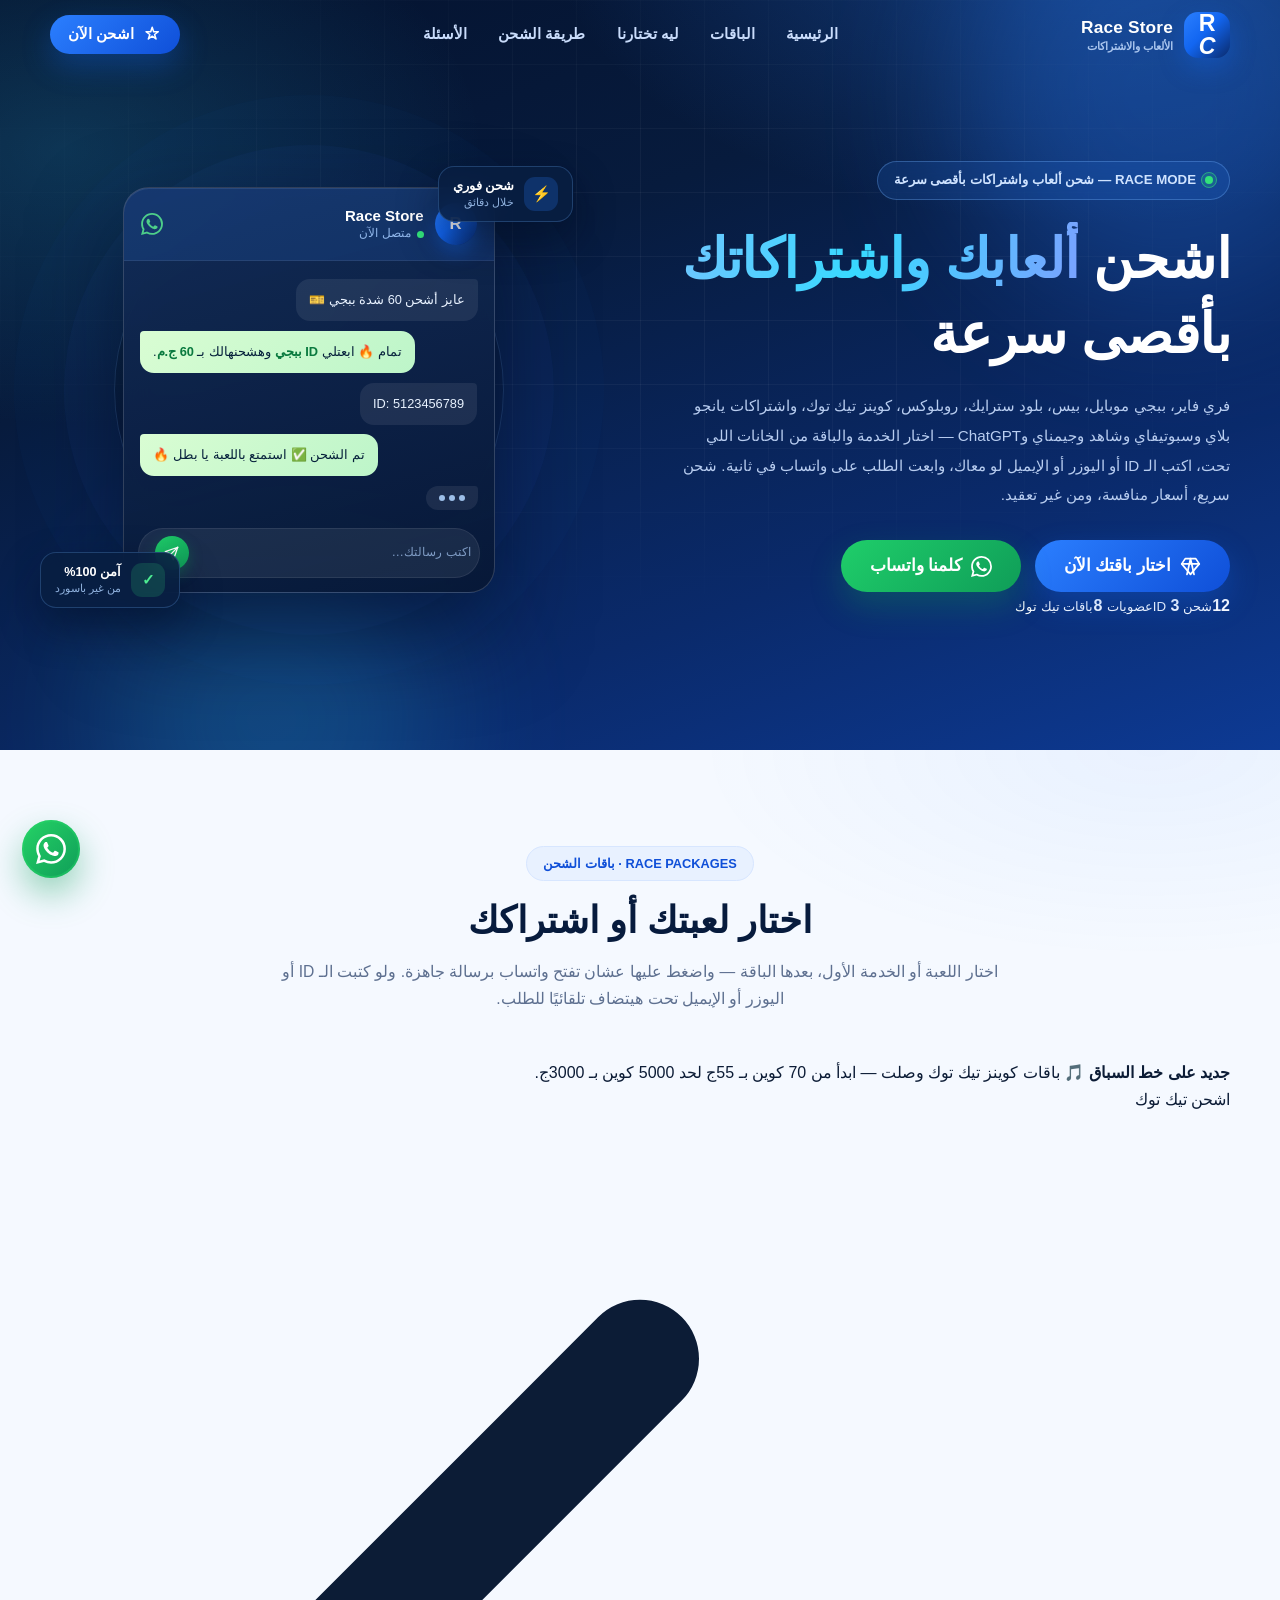
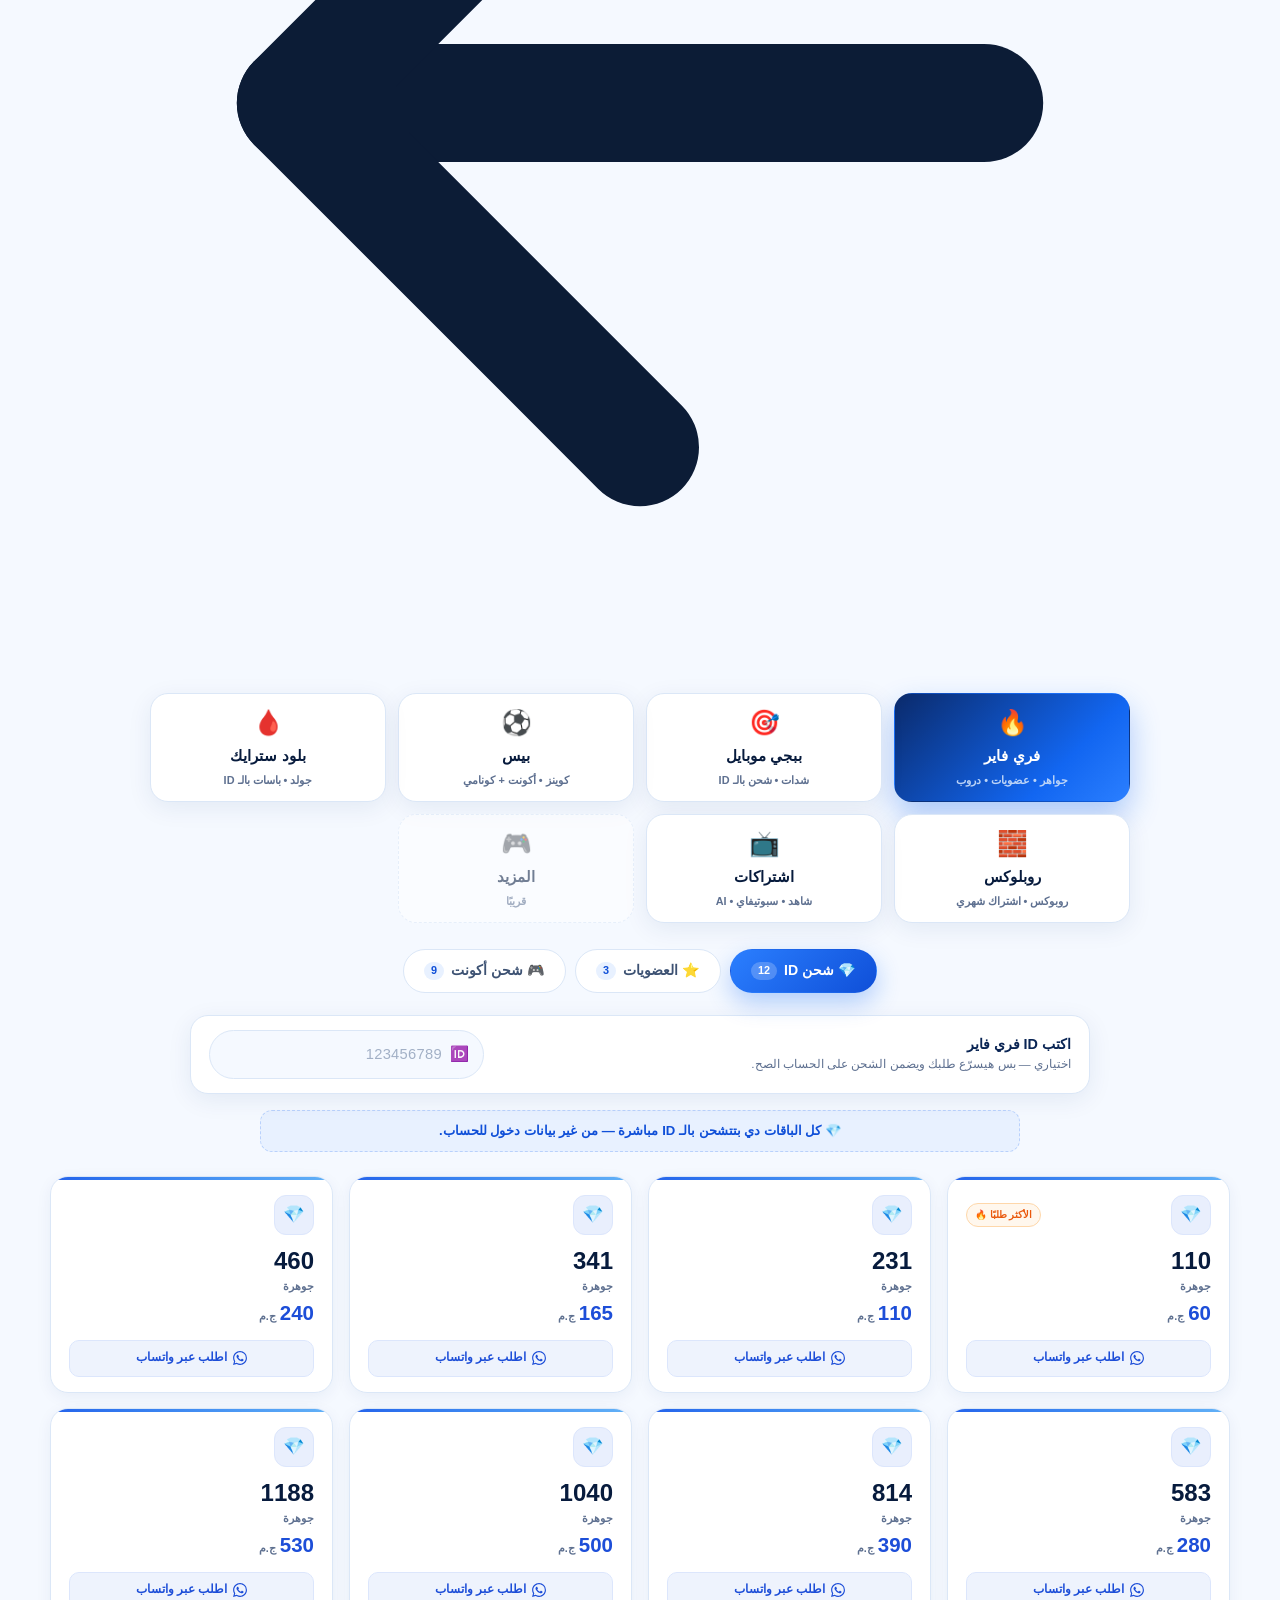
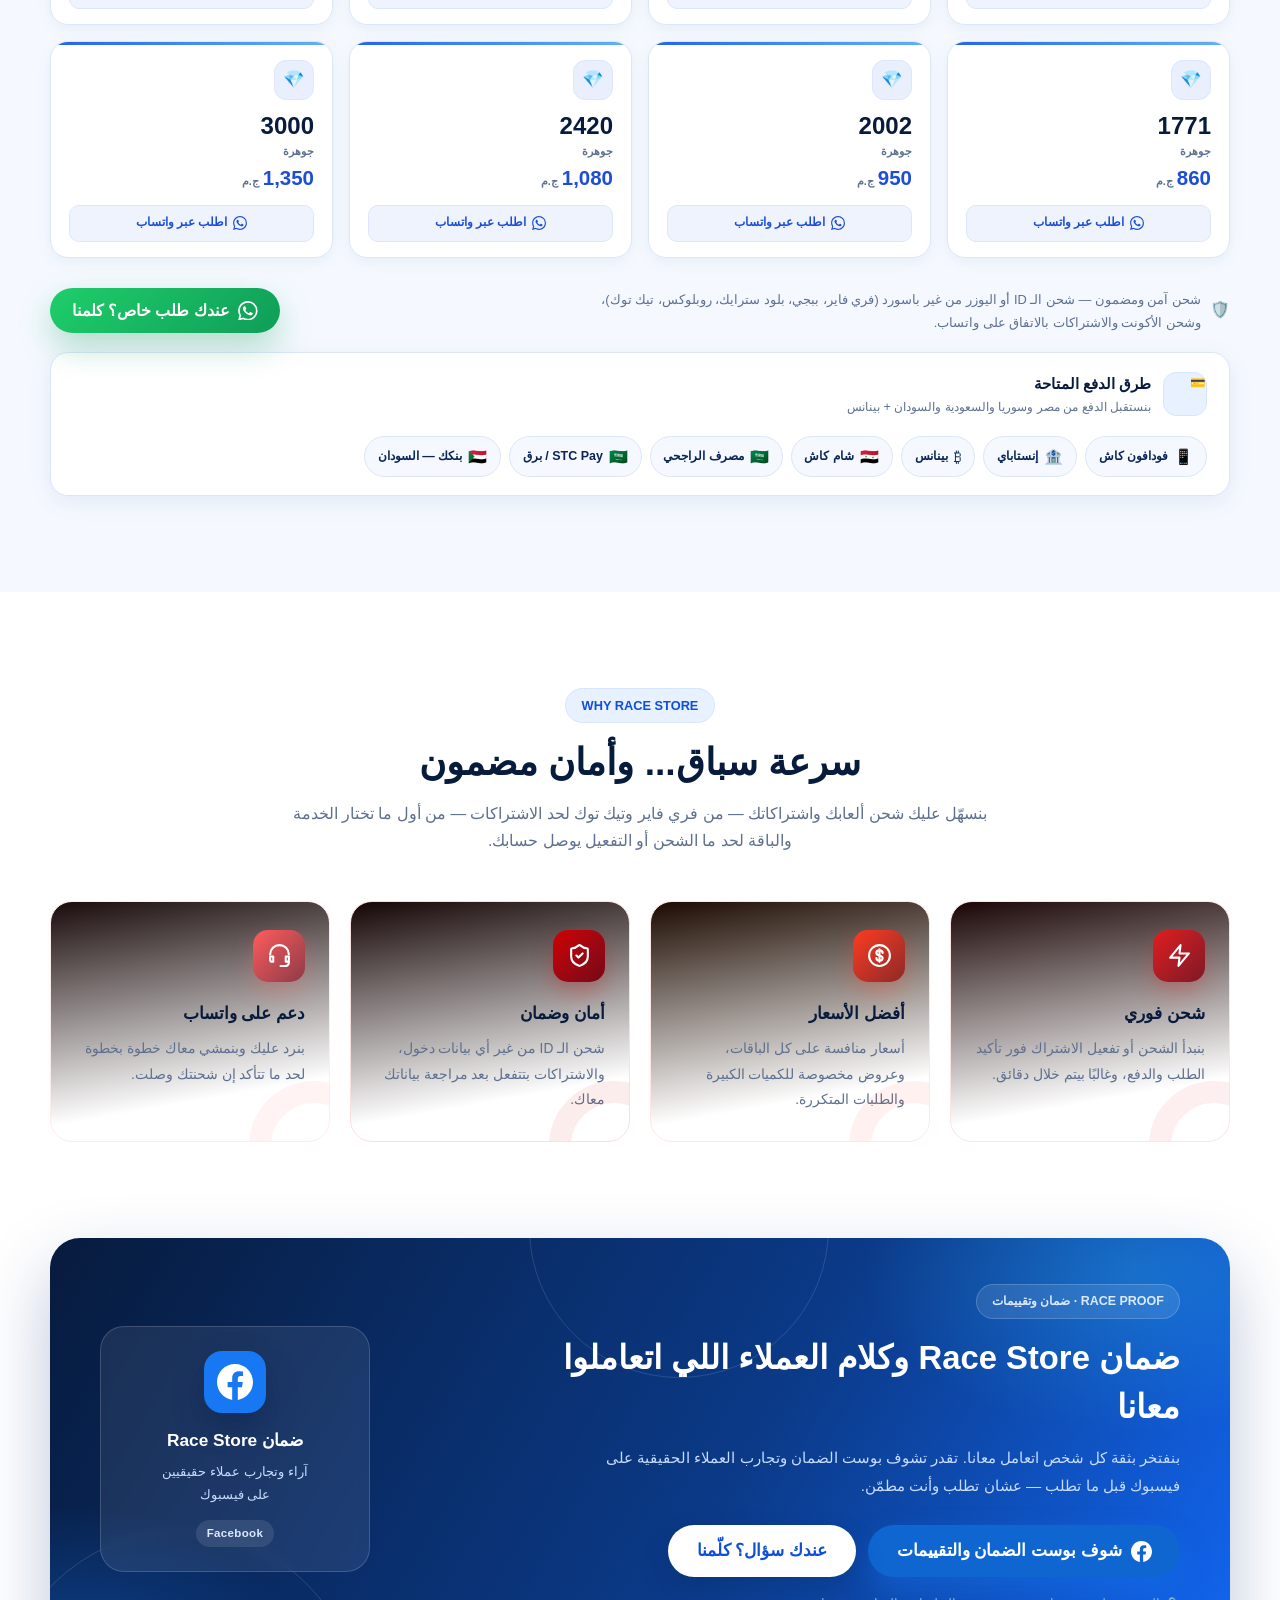
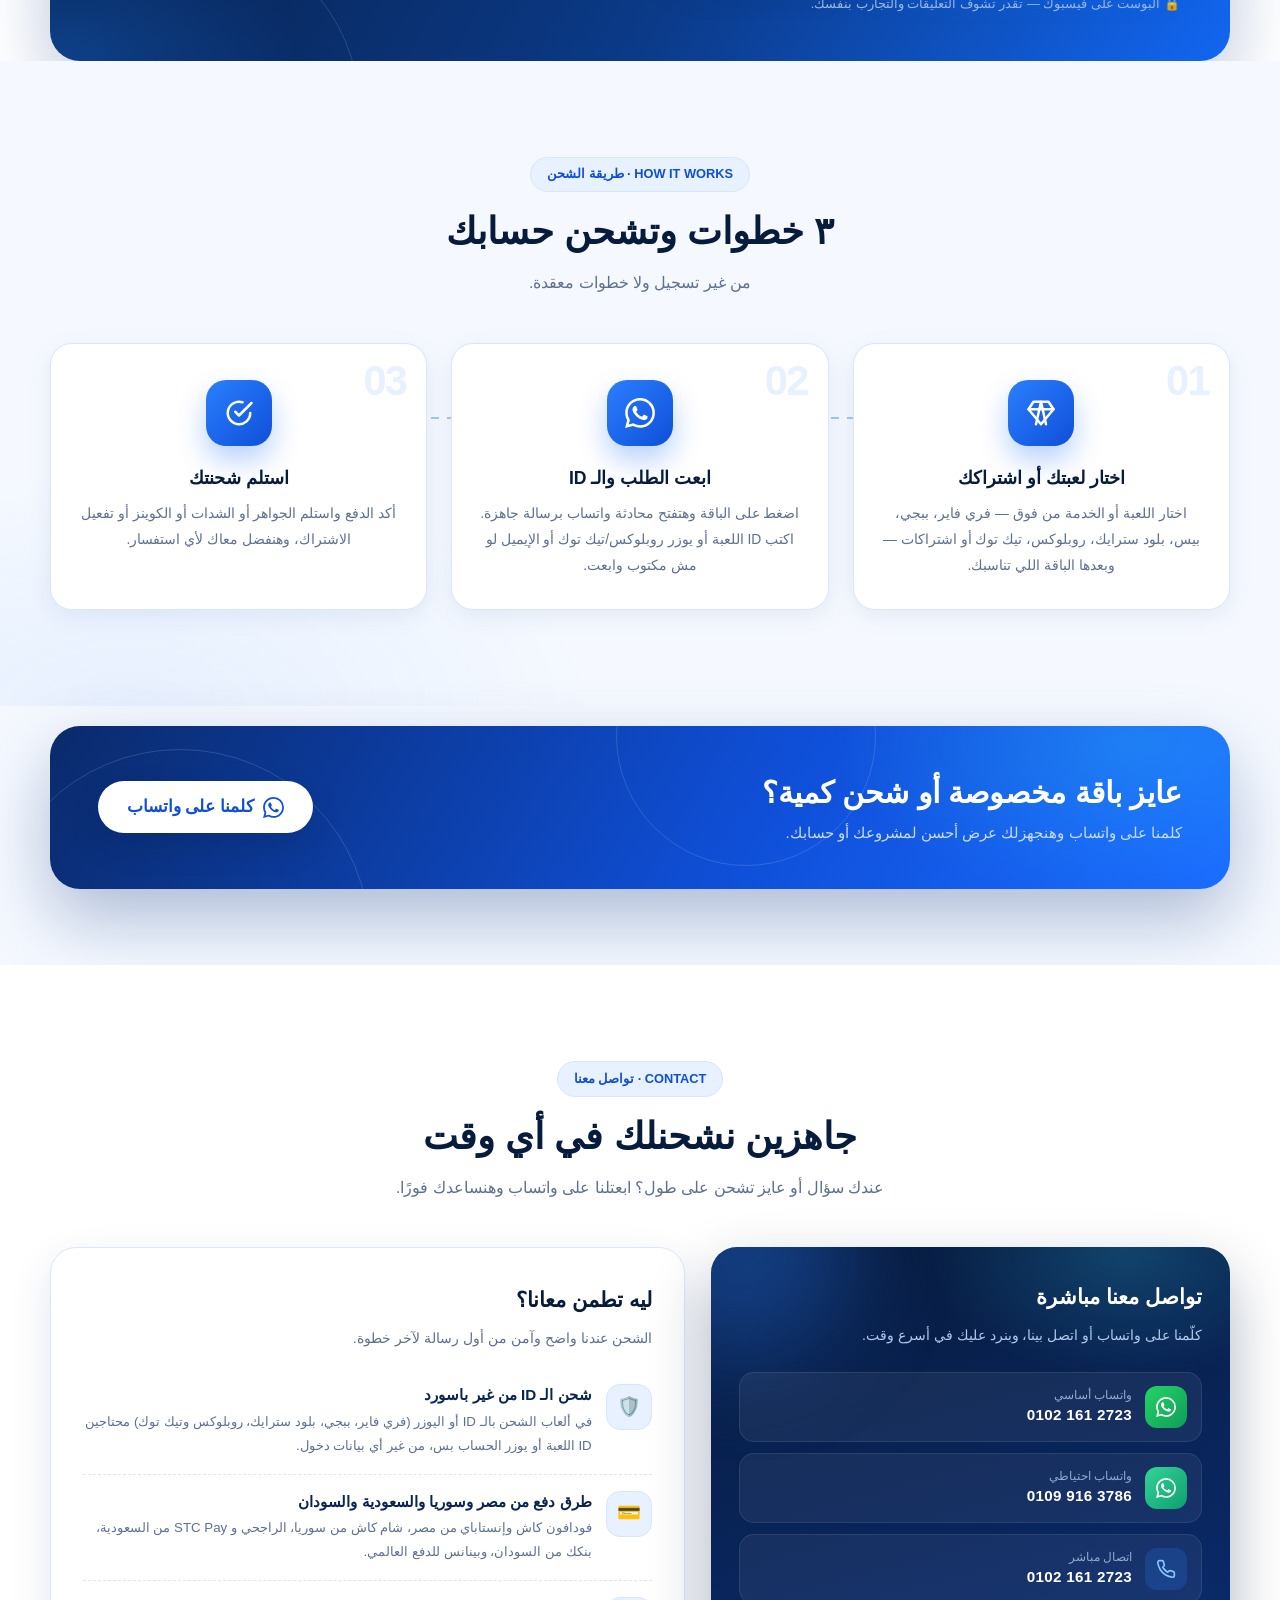
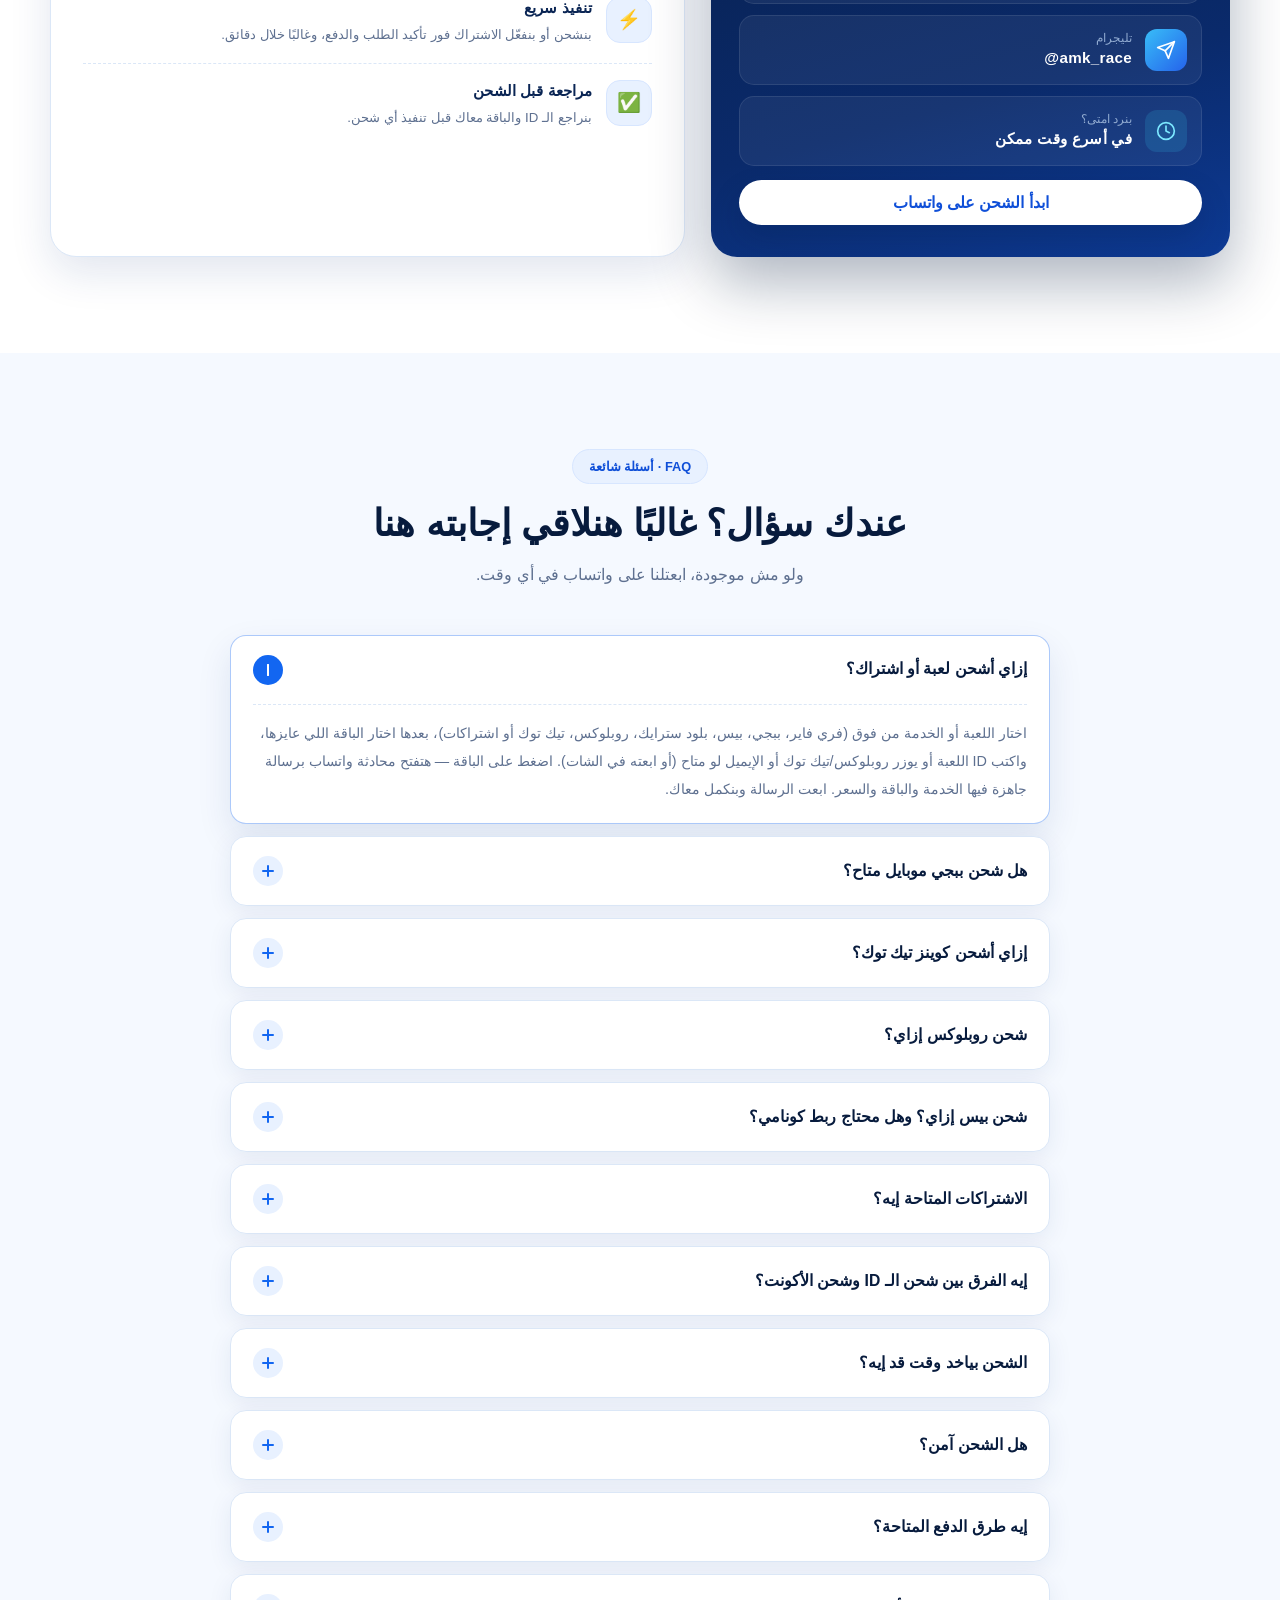
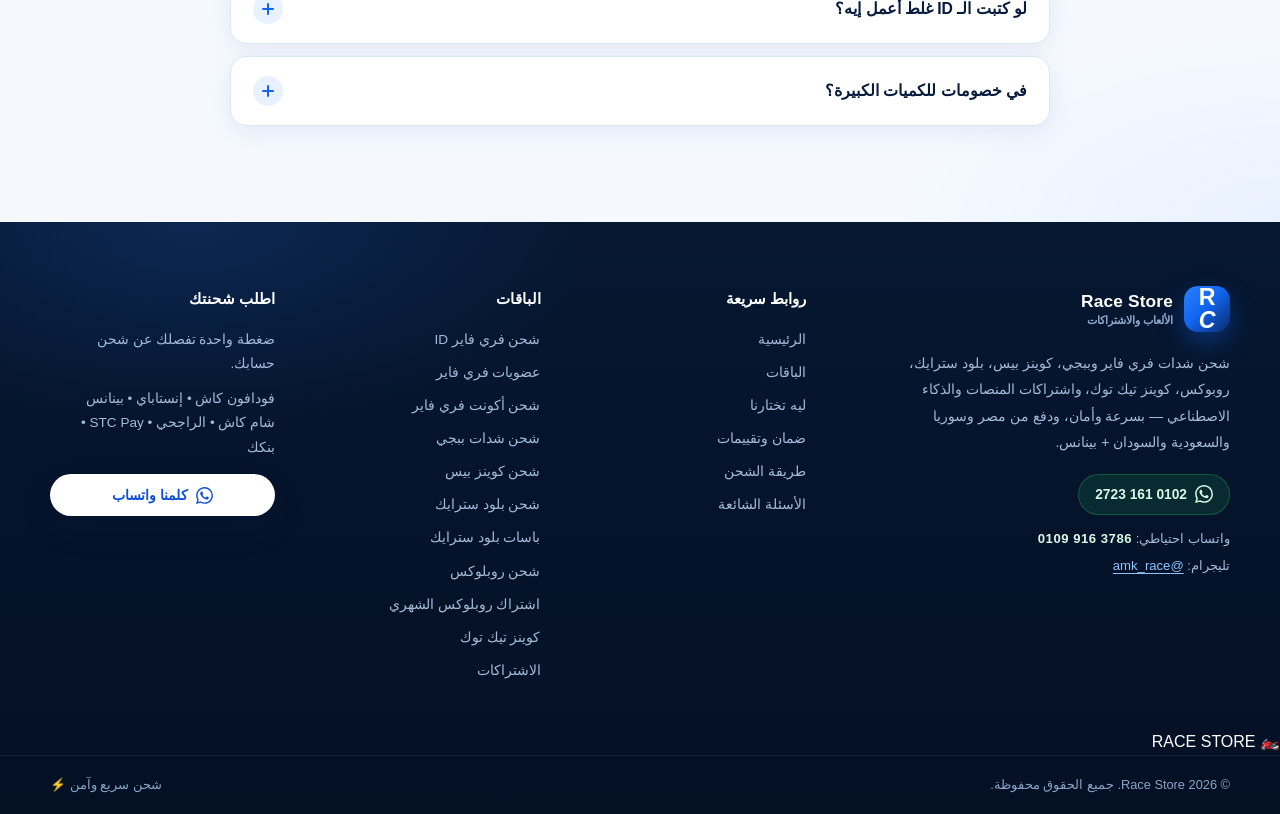
==== commit 648d600d: "Update index.html (racing theme + TikTok coins)" ====
--- a/index.html
+++ b/index.html
@@ -3,13 +3,13 @@
 <head>
   <meta charset="UTF-8">
   <meta name="viewport" content="width=device-width, initial-scale=1.0">
-  <title>Race Store | شحن فري فاير وببجي وبيس وبلود سترايك وروبوكس</title>
-  <meta name="description" content="Race Store — شحن شدات فري فاير وببجي، كوينز بيس، بلود سترايك، روبوكس، عضويات ودروب، واشتراكات يانجو بلاي وسبوتيفاي وشاهد وجيمناي وChatGPT. دفع بفودافون كاش وإنستاباي وبينانس وشام كاش والراجحي و STC Pay وبنكك. اطلب الآن عبر واتساب.">
-  <meta name="theme-color" content="#0a2a6b">
-  <meta property="og:title" content="Race Store | شحن فري فاير وببجي وبيس وبلود سترايك وروبوكس">
-  <meta property="og:description" content="شحن شدات فري فاير وببجي، كوينز بيس، بلود سترايك، روبوكس، واشتراكات المنصات والذكاء الاصطناعي بأفضل سعر. اختار خدمتك وباقتك واطلب عبر واتساب.">
+  <title>Race Store | شحن ألعاب واشتراكات — فري فاير، ببجي، تيك توك</title>
+  <meta name="description" content="Race Store — شحن شدات فري فاير وببجي، كوينز بيس، بلود سترايك، روبوكس، كوينز تيك توك، عضويات ودروب، واشتراكات يانجو بلاي وسبوتيفاي وشاهد وجيمناي وChatGPT. دفع بفودافون كاش وإنستاباي وبينانس وشام كاش والراجحي و STC Pay وبنكك. اطلب الآن عبر واتساب.">
+  <meta name="theme-color" content="#0b0b0b">
+  <meta property="og:title" content="Race Store | شحن ألعاب واشتراكات بأقصى سرعة">
+  <meta property="og:description" content="شحن شدات فري فاير وببجي، كوينز بيس، بلود سترايك، روبوكس، كوينز تيك توك، واشتراكات المنصات والذكاء الاصطناعي بأفضل سعر. اختار خدمتك وباقتك واطلب عبر واتساب.">
   <meta property="og:type" content="website">
-  <link rel="icon" href="data:image/svg+xml,%3Csvg xmlns='http://www.w3.org/2000/svg' viewBox='0 0 64 64'%3E%3Cdefs%3E%3ClinearGradient id='g' x1='0' y1='0' x2='1' y2='1'%3E%3Cstop stop-color='%232b7fff'/%3E%3Cstop offset='1' stop-color='%230a2a6b'/%3E%3C/linearGradient%3E%3C/defs%3E%3Crect width='64' height='64' rx='16' fill='url(%23g)'/%3E%3Ctext x='32' y='45' font-family='Arial' font-size='36' font-weight='bold' fill='white' text-anchor='middle'%3ER%3C/text%3E%3C/svg%3E">
+  <link rel="icon" href="data:image/svg+xml,%3Csvg xmlns='http://www.w3.org/2000/svg' viewBox='0 0 64 64'%3E%3Crect width='64' height='64' rx='16' fill='%230B0B0B'/%3E%3Cpath d='M0 48 48 0h16L16 64H0z' fill='%23E11D1D'/%3E%3Ctext x='32' y='44' font-family='Arial' font-size='34' font-weight='bold' fill='white' text-anchor='middle'%3ER%3C/text%3E%3C/svg%3E">
   <link rel="preconnect" href="https://fonts.googleapis.com">
   <link rel="preconnect" href="https://fonts.gstatic.com" crossorigin>
   <link href="https://fonts.googleapis.com/css2?family=Cairo:wght@400;500;600;700;800;900&display=swap" rel="stylesheet">
@@ -19,7 +19,7 @@
       "@context": "https://schema.org",
       "@type": "Store",
       "name": "Race Store",
-      "description": "شحن شدات فري فاير وببجي، كوينز بيس، بلود سترايك، روبوكس، عضويات ودروب، واشتراكات المنصات والذكاء الاصطناعي.",
+      "description": "شحن شدات فري فاير وببجي، كوينز بيس، بلود سترايك، روبوكس، كوينز تيك توك، عضويات ودروب، واشتراكات المنصات والذكاء الاصطناعي.",
       "telephone": "+201021612723",
       "areaServed": ["EG", "SA", "SY", "SD"],
       "priceRange": "50 - 5200 EGP"
@@ -32,10 +32,10 @@
   <header class="site-header" id="siteHeader">
     <div class="container header-inner">
       <a class="brand" href="#home">
-        <span class="brand-mark" aria-hidden="true">R</span>
+        <span class="brand-mark" aria-hidden="true"><span>R</span><i>C</i></span>
         <span class="brand-text">
           <strong>Race Store</strong>
-          <small>ألعاب واشتراكات</small>
+          <small>الألعاب والاشتراكات</small>
         </span>
       </a>
 
@@ -76,17 +76,17 @@
         <div class="hero-content reveal">
           <span class="hero-badge">
             <span class="pulse-dot"></span>
-            شحن ألعاب واشتراكات فوري وآمن
+            RACE MODE — شحن ألعاب واشتراكات بأقصى سرعة
           </span>
 
           <h1>
             اشحن
             <span class="grad-text">ألعابك واشتراكاتك</span>
-            بأسرع وقت وأفضل سعر
+            <span class="hero-line">بأقصى سرعة</span>
           </h1>
 
           <p class="hero-text">
-            فري فاير، ببجي موبايل، بيس، بلود سترايك، روبلوكس، واشتراكات يانجو بلاي وسبوتيفاي وشاهد وجيمناي وChatGPT —
+            فري فاير، ببجي موبايل، بيس، بلود سترايك، روبلوكس، كوينز تيك توك، واشتراكات يانجو بلاي وسبوتيفاي وشاهد وجيمناي وChatGPT —
             اختار الخدمة والباقة من الخانات اللي تحت، اكتب الـ ID أو اليوزر أو الإيميل لو معاك،
             وابعت الطلب على واتساب في ثانية. شحن سريع، أسعار منافسة، ومن غير تعقيد.
           </p>
@@ -102,14 +102,15 @@
             </a>
           </div>
 
-          <ul class="hero-points">
-            <li><span class="check">✓</span> شحن فوري</li>
-            <li><span class="check">✓</span> أسعار منافسة</li>
-            <li><span class="check">✓</span> آمن 100%</li>
-          </ul>
+          <div class="hero-stats" aria-label="أرقام سريعة">
+            <span><b>12</b><small>شحن ID</small></span>
+            <span><b>3</b><small>عضويات</small></span>
+            <span><b>8</b><small>باقات تيك توك</small></span>
+          </div>
         </div>
 
         <div class="hero-visual reveal" aria-hidden="true">
+          <span class="checker-flag"></span>
           <span class="glow-ring"></span>
 
           <div class="chat-card">
@@ -151,18 +152,28 @@
         </div>
       </div>
 
-      <div class="hero-wave" aria-hidden="true">
-        <svg viewBox="0 0 1440 90" preserveAspectRatio="none"><path d="M0,50 C240,95 480,10 720,35 C960,60 1200,95 1440,45 L1440,90 L0,90 Z" fill="#f5f9ff"/></svg>
-      </div>
+      <span class="hero-divider" aria-hidden="true"></span>
     </section>
 
     <!-- ===== Packages ===== -->
     <section class="section packages" id="packages">
       <div class="container">
         <div class="section-head reveal">
-          <span class="eyebrow">باقات الشحن والاشتراكات</span>
+          <span class="eyebrow">RACE PACKAGES · باقات الشحن</span>
           <h2>اختار لعبتك أو اشتراكك</h2>
           <p>اختار اللعبة أو الخدمة الأول، بعدها الباقة — واضغط عليها عشان تفتح واتساب برسالة جاهزة. ولو كتبت الـ ID أو اليوزر أو الإيميل تحت هيتضاف تلقائيًا للطلب.</p>
+        </div>
+
+        <div class="promo-banner reveal">
+          <span class="promo-flag" aria-hidden="true"></span>
+          <div class="promo-copy">
+            <strong>جديد على خط السباق 🎵</strong>
+            <span>باقات كوينز تيك توك وصلت — ابدأ من 70 كوين بـ 55ج لحد 5000 كوين بـ 3000ج.</span>
+          </div>
+          <a class="promo-cta" href="#packages" data-game-tab="tiktok" data-package-tab="coins">
+            اشحن تيك توك
+            <svg viewBox="0 0 24 24" fill="none" stroke="currentColor" stroke-width="2.4" stroke-linecap="round" stroke-linejoin="round" aria-hidden="true"><path d="M19 12H5"/><path d="m12 19-7-7 7-7"/></svg>
+          </a>
         </div>
 
         <div class="game-tabs reveal" id="gameTabs" role="group" aria-label="اختر اللعبة أو الخدمة"></div>
@@ -190,7 +201,7 @@
         <div class="packages-foot reveal">
           <p class="safe-note">
             <span aria-hidden="true">🛡️</span>
-            شحن آمن ومضمون — شحن الـ ID أو اليوزر من غير باسورد، وشحن الأكونت والاشتراكات بالاتفاق على واتساب.
+            شحن آمن ومضمون — شحن الـ ID أو اليوزر من غير باسورد (فري فاير، ببجي، بلود سترايك، روبلوكس، تيك توك)، وشحن الأكونت والاشتراكات بالاتفاق على واتساب.
           </p>
           <a class="btn btn-wa js-wa" href="https://wa.me/201021612723" target="_blank" rel="noopener" data-message="مرحبًا Race Store 👋 عايز باقة مخصوصة أو شحن كمية كبيرة في أي لعبة أو اشتراك.">
             <svg class="icon" viewBox="0 0 24 24" fill="currentColor" aria-hidden="true"><path d="M17.472 14.382c-.297-.149-1.758-.867-2.03-.967-.273-.099-.471-.148-.67.15-.197.297-.767.966-.94 1.164-.173.199-.347.223-.644.075-.297-.15-1.255-.463-2.39-1.475-.883-.788-1.48-1.761-1.653-2.059-.173-.297-.018-.458.13-.606.134-.133.298-.347.446-.52.149-.174.198-.298.298-.497.099-.198.05-.371-.025-.52-.075-.149-.669-1.612-.916-2.207-.242-.579-.487-.5-.669-.51-.173-.008-.371-.01-.57-.01-.198 0-.52.074-.792.372-.272.297-1.04 1.016-1.04 2.479 0 1.462 1.065 2.875 1.213 3.074.149.198 2.096 3.2 5.077 4.487.709.306 1.262.489 1.694.625.712.227 1.36.195 1.871.118.571-.085 1.758-.719 2.006-1.413.248-.694.248-1.289.173-1.413-.074-.124-.272-.198-.57-.347M12.05 21.785h-.004a9.87 9.87 0 0 1-5.031-1.378l-.361-.214-3.741.982.998-3.648-.235-.374a9.86 9.86 0 0 1-1.51-5.26c.001-5.45 4.436-9.884 9.888-9.884 2.64 0 5.122 1.03 6.988 2.898a9.825 9.825 0 0 1 2.893 6.994c-.003 5.45-4.437 9.884-9.885 9.884m8.413-18.297A11.815 11.815 0 0 0 12.05 0C5.495 0 .16 5.335.157 11.892c0 2.096.547 4.142 1.588 5.945L.057 24l6.305-1.654a11.882 11.882 0 0 0 5.683 1.448h.005c6.554 0 11.89-5.335 11.893-11.893a11.821 11.821 0 0 0-3.48-8.413Z"/></svg>
@@ -223,13 +234,13 @@
     <section class="section why" id="why">
       <div class="container">
         <div class="section-head reveal">
-          <span class="eyebrow">ليه تختارنا؟</span>
-          <h2>شحن سريع وآمن من غير وجع دماغ</h2>
-          <p>بنسهّل عليك شحن ألعابك واشتراكاتك من أول ما تختار الخدمة والباقة لحد ما الشحن أو التفعيل يوصل حسابك.</p>
+          <span class="eyebrow">WHY RACE STORE</span>
+          <h2>سرعة سباق... وأمان مضمون</h2>
+          <p>بنسهّل عليك شحن ألعابك واشتراكاتك — من فري فاير وتيك توك لحد الاشتراكات — من أول ما تختار الخدمة والباقة لحد ما الشحن أو التفعيل يوصل حسابك.</p>
         </div>
 
         <div class="why-grid">
-          <article class="why-card reveal" style="--tint:#e8f1ff; --accent:#1266f1;">
+          <article class="why-card reveal" style="--tint:#1a0505; --accent:#e11d1d;">
             <span class="why-icon">
               <svg viewBox="0 0 24 24" fill="none" stroke="currentColor" stroke-width="2" stroke-linecap="round" stroke-linejoin="round"><path d="M13 2 3 14h9l-1 8 10-12h-9l1-8z"/></svg>
             </span>
@@ -237,7 +248,7 @@
             <p>بنبدأ الشحن أو تفعيل الاشتراك فور تأكيد الطلب والدفع، وغالبًا بيتم خلال دقائق.</p>
           </article>
 
-          <article class="why-card reveal" style="--tint:#fff7e6; --accent:#f59e0b;">
+          <article class="why-card reveal" style="--tint:#1c0a00; --accent:#ff3b1f;">
             <span class="why-icon">
               <svg viewBox="0 0 24 24" fill="none" stroke="currentColor" stroke-width="2" stroke-linecap="round" stroke-linejoin="round"><circle cx="12" cy="12" r="10"/><path d="M12 6v12M15 9.5c0-1.4-1.3-2.5-3-2.5s-3 1.1-3 2.5 1.3 2 3 2.5 3 1.1 3 2.5-1.3 2.5-3 2.5-3-1.1-3-2.5"/></svg>
             </span>
@@ -245,7 +256,7 @@
             <p>أسعار منافسة على كل الباقات، وعروض مخصوصة للكميات الكبيرة والطلبات المتكررة.</p>
           </article>
 
-          <article class="why-card reveal" style="--tint:#eef0ff; --accent:#4f46e5;">
+          <article class="why-card reveal" style="--tint:#150505; --accent:#d00000;">
             <span class="why-icon">
               <svg viewBox="0 0 24 24" fill="none" stroke="currentColor" stroke-width="2" stroke-linecap="round" stroke-linejoin="round"><path d="M20 13c0 5-3.5 7.5-7.66 8.95a1 1 0 0 1-.67-.01C7.5 20.5 4 18 4 13V6a1 1 0 0 1 1-1c2 0 4.5-1.2 6.24-2.72a1.17 1.17 0 0 1 1.52 0C14.51 3.81 17 5 19 5a1 1 0 0 1 1 1z"/><path d="m9 12 2 2 4-4"/></svg>
             </span>
@@ -253,7 +264,7 @@
             <p>شحن الـ ID من غير أي بيانات دخول، والاشتراكات بتتفعل بعد مراجعة بياناتك معاك.</p>
           </article>
 
-          <article class="why-card reveal" style="--tint:#e7f8f6; --accent:#0d9488;">
+          <article class="why-card reveal" style="--tint:#1a0b0b; --accent:#ff5c5c;">
             <span class="why-icon">
               <svg viewBox="0 0 24 24" fill="none" stroke="currentColor" stroke-width="2" stroke-linecap="round" stroke-linejoin="round"><path d="M3 11a9 9 0 0 1 18 0"/><path d="M21 16a2 2 0 0 1-2 2h-1v-5h3zM3 16a2 2 0 0 0 2 2h1v-5H3z"/><path d="M21 18v1a3 3 0 0 1-3 3h-5"/></svg>
             </span>
@@ -269,7 +280,7 @@
       <div class="container">
         <div class="proof-card reveal">
           <div class="proof-copy">
-            <span class="proof-eyebrow">ضمان وتقييمات</span>
+            <span class="proof-eyebrow">RACE PROOF · ضمان وتقييمات</span>
             <h2>ضمان Race Store وكلام العملاء اللي اتعاملوا معانا</h2>
             <p>بنفتخر بثقة كل شخص اتعامل معانا. تقدر تشوف بوست الضمان وتجارب العملاء الحقيقية على فيسبوك قبل ما تطلب — عشان تطلب وأنت مطمّن.</p>
             <div class="proof-actions">
@@ -302,7 +313,7 @@
     <section class="section process" id="how">
       <div class="container">
         <div class="section-head reveal">
-          <span class="eyebrow">طريقة الشحن</span>
+          <span class="eyebrow">HOW IT WORKS · طريقة الشحن</span>
           <h2>٣ خطوات وتشحن حسابك</h2>
           <p>من غير تسجيل ولا خطوات معقدة.</p>
         </div>
@@ -314,7 +325,7 @@
               <svg viewBox="0 0 24 24" fill="none" stroke="currentColor" stroke-width="2" stroke-linecap="round" stroke-linejoin="round"><path d="M6 3h12l4 6-10 12L2 9Z"/><path d="M2 9h20M12 3 8 21M12 3l4 18"/></svg>
             </span>
             <h3>اختار لعبتك أو اشتراكك</h3>
-            <p>اختار اللعبة أو الخدمة من فوق، وبعدها الباقة اللي تناسبك من جواهر أو شدات أو كوينز أو روبوكس أو اشتراكات.</p>
+            <p>اختار اللعبة أو الخدمة من فوق — فري فاير، ببجي، بيس، بلود سترايك، روبلوكس، تيك توك أو اشتراكات — وبعدها الباقة اللي تناسبك.</p>
           </article>
 
           <article class="step reveal">
@@ -323,7 +334,7 @@
               <svg viewBox="0 0 24 24" fill="currentColor"><path d="M17.472 14.382c-.297-.149-1.758-.867-2.03-.967-.273-.099-.471-.148-.67.15-.197.297-.767.966-.94 1.164-.173.199-.347.223-.644.075-.297-.15-1.255-.463-2.39-1.475-.883-.788-1.48-1.761-1.653-2.059-.173-.297-.018-.458.13-.606.134-.133.298-.347.446-.52.149-.174.198-.298.298-.497.099-.198.05-.371-.025-.52-.075-.149-.669-1.612-.916-2.207-.242-.579-.487-.5-.669-.51-.173-.008-.371-.01-.57-.01-.198 0-.52.074-.792.372-.272.297-1.04 1.016-1.04 2.479 0 1.462 1.065 2.875 1.213 3.074.149.198 2.096 3.2 5.077 4.487.709.306 1.262.489 1.694.625.712.227 1.36.195 1.871.118.571-.085 1.758-.719 2.006-1.413.248-.694.248-1.289.173-1.413-.074-.124-.272-.198-.57-.347M12.05 21.785h-.004a9.87 9.87 0 0 1-5.031-1.378l-.361-.214-3.741.982.998-3.648-.235-.374a9.86 9.86 0 0 1-1.51-5.26c.001-5.45 4.436-9.884 9.888-9.884 2.64 0 5.122 1.03 6.988 2.898a9.825 9.825 0 0 1 2.893 6.994c-.003 5.45-4.437 9.884-9.885 9.884m8.413-18.297A11.815 11.815 0 0 0 12.05 0C5.495 0 .16 5.335.157 11.892c0 2.096.547 4.142 1.588 5.945L.057 24l6.305-1.654a11.882 11.882 0 0 0 5.683 1.448h.005c6.554 0 11.89-5.335 11.893-11.893a11.821 11.821 0 0 0-3.48-8.413Z"/></svg>
             </span>
             <h3>ابعت الطلب والـ ID</h3>
-            <p>اضغط على الباقة وهتفتح محادثة واتساب برسالة جاهزة. اكتب ID اللعبة أو يوزر روبلوكس أو الإيميل لو مش مكتوب وابعت.</p>
+            <p>اضغط على الباقة وهتفتح محادثة واتساب برسالة جاهزة. اكتب ID اللعبة أو يوزر روبلوكس/تيك توك أو الإيميل لو مش مكتوب وابعت.</p>
           </article>
 
           <article class="step reveal">
@@ -356,7 +367,7 @@
     <section class="section contact" id="contact">
       <div class="container">
         <div class="section-head reveal">
-          <span class="eyebrow">تواصل معنا</span>
+          <span class="eyebrow">CONTACT · تواصل معنا</span>
           <h2>جاهزين نشحنلك في أي وقت</h2>
           <p>عندك سؤال أو عايز تشحن على طول؟ ابعتلنا على واتساب وهنساعدك فورًا.</p>
         </div>
@@ -430,7 +441,7 @@
               <span class="trust-icon" aria-hidden="true">🛡️</span>
               <div>
                 <h4>شحن الـ ID من غير باسورد</h4>
-                <span>في ألعاب الشحن بالـ ID أو اليوزر (فري فاير، ببجي، بلود سترايك وروبلوكس) محتاجين ID اللعبة أو يوزر الحساب بس، من غير أي بيانات دخول.</span>
+                <span>في ألعاب الشحن بالـ ID أو اليوزر (فري فاير، ببجي، بلود سترايك، روبلوكس وتيك توك) محتاجين ID اللعبة أو يوزر الحساب بس، من غير أي بيانات دخول.</span>
               </div>
             </div>
 
@@ -466,7 +477,7 @@
     <section class="section faq" id="faq">
       <div class="container">
         <div class="section-head reveal">
-          <span class="eyebrow">أسئلة شائعة</span>
+          <span class="eyebrow">FAQ · أسئلة شائعة</span>
           <h2>عندك سؤال؟ غالبًا هنلاقي إجابته هنا</h2>
           <p>ولو مش موجودة، ابعتلنا على واتساب في أي وقت.</p>
         </div>
@@ -475,7 +486,7 @@
           <details class="faq-item" open>
             <summary>إزاي أشحن لعبة أو اشتراك؟ <span class="faq-plus" aria-hidden="true"></span></summary>
             <div class="faq-answer">
-              <p>اختار اللعبة أو الخدمة من فوق (فري فاير، ببجي، بيس، بلود سترايك، روبلوكس أو اشتراكات)، بعدها اختار الباقة اللي عايزها، واكتب ID اللعبة أو يوزر روبلوكس أو الإيميل لو متاح (أو ابعته في الشات). اضغط على الباقة — هتفتح محادثة واتساب برسالة جاهزة فيها الخدمة والباقة والسعر. ابعت الرسالة وبنكمل معاك.</p>
+              <p>اختار اللعبة أو الخدمة من فوق (فري فاير، ببجي، بيس، بلود سترايك، روبلوكس، تيك توك أو اشتراكات)، بعدها اختار الباقة اللي عايزها، واكتب ID اللعبة أو يوزر روبلوكس/تيك توك أو الإيميل لو متاح (أو ابعته في الشات). اضغط على الباقة — هتفتح محادثة واتساب برسالة جاهزة فيها الخدمة والباقة والسعر. ابعت الرسالة وبنكمل معاك.</p>
             </div>
           </details>
 
@@ -483,6 +494,13 @@
             <summary>هل شحن ببجي موبايل متاح؟ <span class="faq-plus" aria-hidden="true"></span></summary>
             <div class="faq-answer">
               <p>أيوه، شحن شدات ببجي متاح بالـ ID. اختار لعبة «ببجي موبايل» من قسم الباقات وهتلاقي باقات الشدات من 60 شدة = 60ج لحد 8100 شدة = 5200ج، وكلها بتتشحن من غير بيانات دخول. متاح كميات أكبر بالطلب.</p>
+            </div>
+          </details>
+
+          <details class="faq-item">
+            <summary>إزاي أشحن كوينز تيك توك؟ <span class="faq-plus" aria-hidden="true"></span></summary>
+            <div class="faq-answer">
+              <p>اختار «تيك توك» من قسم الباقات، وبعدها «شحن كوينز». الباقات: 70 كوين = 55ج، 140 = 110ج، 350 = 250ج، 700 = 490ج، 1000 = 650ج، 2000 = 1250ج، 3000 = 1850ج، 5000 = 3000ج. الشحن بيتم على يوزر تيك توك (Username) من غير بيانات دخول — اكتب اليوزر في الخانة أو ابعته على واتساب.</p>
             </div>
           </details>
 
@@ -558,13 +576,13 @@
     <div class="container footer-grid">
       <div class="footer-brand">
         <a class="brand brand-light" href="#home">
-          <span class="brand-mark" aria-hidden="true">R</span>
+          <span class="brand-mark" aria-hidden="true"><span>R</span><i>C</i></span>
           <span class="brand-text">
             <strong>Race Store</strong>
-            <small>ألعاب واشتراكات</small>
+            <small>الألعاب والاشتراكات</small>
           </span>
         </a>
-        <p>شحن شدات فري فاير وببجي، كوينز بيس، بلود سترايك، روبوكس، واشتراكات المنصات والذكاء الاصطناعي — بسرعة وأمان، ودفع من مصر وسوريا والسعودية والسودان + بينانس.</p>
+        <p>شحن شدات فري فاير وببجي، كوينز بيس، بلود سترايك، روبوكس، كوينز تيك توك، واشتراكات المنصات والذكاء الاصطناعي — بسرعة وأمان، ودفع من مصر وسوريا والسعودية والسودان + بينانس.</p>
         <a class="footer-wa js-wa" href="https://wa.me/201021612723" target="_blank" rel="noopener" data-message="مرحبًا Race Store 👋 عايز أشحن لعبة أو اشتراك.">
           <svg class="icon" viewBox="0 0 24 24" fill="currentColor" aria-hidden="true"><path d="M17.472 14.382c-.297-.149-1.758-.867-2.03-.967-.273-.099-.471-.148-.67.15-.197.297-.767.966-.94 1.164-.173.199-.347.223-.644.075-.297-.15-1.255-.463-2.39-1.475-.883-.788-1.48-1.761-1.653-2.059-.173-.297-.018-.458.13-.606.134-.133.298-.347.446-.52.149-.174.198-.298.298-.497.099-.198.05-.371-.025-.52-.075-.149-.669-1.612-.916-2.207-.242-.579-.487-.5-.669-.51-.173-.008-.371-.01-.57-.01-.198 0-.52.074-.792.372-.272.297-1.04 1.016-1.04 2.479 0 1.462 1.065 2.875 1.213 3.074.149.198 2.096 3.2 5.077 4.487.709.306 1.262.489 1.694.625.712.227 1.36.195 1.871.118.571-.085 1.758-.719 2.006-1.413.248-.694.248-1.289.173-1.413-.074-.124-.272-.198-.57-.347M12.05 21.785h-.004a9.87 9.87 0 0 1-5.031-1.378l-.361-.214-3.741.982.998-3.648-.235-.374a9.86 9.86 0 0 1-1.51-5.26c.001-5.45 4.436-9.884 9.888-9.884 2.64 0 5.122 1.03 6.988 2.898a9.825 9.825 0 0 1 2.893 6.994c-.003 5.45-4.437 9.884-9.885 9.884m8.413-18.297A11.815 11.815 0 0 0 12.05 0C5.495 0 .16 5.335.157 11.892c0 2.096.547 4.142 1.588 5.945L.057 24l6.305-1.654a11.882 11.882 0 0 0 5.683 1.448h.005c6.554 0 11.89-5.335 11.893-11.893a11.821 11.821 0 0 0-3.48-8.413Z"/></svg>
           <span data-phone-display>0102 161 2723</span>
@@ -596,6 +614,7 @@
         <a href="#packages" data-game-tab="bloodstrike" data-package-tab="passes">باسات بلود سترايك</a>
         <a href="#packages" data-game-tab="roblox" data-package-tab="robux">شحن روبلوكس</a>
         <a href="#packages" data-game-tab="roblox" data-package-tab="membership">اشتراك روبلوكس الشهري</a>
+        <a href="#packages" data-game-tab="tiktok" data-package-tab="coins">كوينز تيك توك</a>
         <a href="#packages" data-game-tab="subscriptions" data-package-tab="platforms">الاشتراكات</a>
       </div>
 
@@ -610,6 +629,12 @@
       </div>
     </div>
 
+    <div class="footer-race" aria-hidden="true">
+      <span class="footer-race-bike">🏍️</span>
+      <span class="footer-race-text">RACE STORE</span>
+      <span class="footer-race-checker"></span>
+    </div>
+
     <div class="footer-bottom">
       <div class="container footer-bottom-inner">
         <p>© <span id="year">2026</span> Race Store. جميع الحقوق محفوظة.</p>
--- a/assets/css/style.css
+++ b/assets/css/style.css
@@ -0,0 +1,2684 @@
+/* =========================================================
+   Race Store — موقع شحن فري فاير
+   ملف التنسيقات
+   ========================================================= */
+
+:root {
+  --font: "Cairo", "Segoe UI", Tahoma, Arial, sans-serif;
+
+  --navy-950: #04122e;
+  --navy-900: #071b3d;
+  --navy-800: #0a2554;
+  --blue-700: #0f4fd8;
+  --blue-600: #1266f1;
+  --blue-500: #2b7fff;
+  --cyan-400: #38d9ff;
+  --sky-50: #f5f9ff;
+  --sky-100: #e8f1ff;
+  --sky-200: #d7e6ff;
+
+  --ink: #0c1c36;
+  --muted: #5e7090;
+  --line: #dbe7f7;
+  --white: #ffffff;
+
+  --radius: 22px;
+  --radius-sm: 14px;
+  --container: 1180px;
+
+  --shadow-sm: 0 6px 24px rgba(13, 52, 120, 0.08);
+  --shadow-md: 0 16px 42px rgba(13, 52, 120, 0.12);
+  --shadow-lg: 0 26px 70px rgba(8, 39, 96, 0.2);
+
+  --grad-brand: linear-gradient(135deg, #2b7fff 0%, #1266f1 45%, #0a2a6b 100%);
+  --grad-cta: linear-gradient(135deg, #2b7fff 0%, #0f4fd8 100%);
+  --grad-wa: linear-gradient(135deg, #1fce6a 0%, #0f9d58 100%);
+}
+
+/* ---------- Reset ---------- */
+*,
+*::before,
+*::after {
+  box-sizing: border-box;
+}
+
+html {
+  scroll-behavior: smooth;
+  scroll-padding-top: 92px;
+  -webkit-text-size-adjust: 100%;
+}
+
+body {
+  margin: 0;
+  font-family: var(--font);
+  color: var(--ink);
+  background: var(--white);
+  line-height: 1.7;
+  overflow-x: hidden;
+  -webkit-font-smoothing: antialiased;
+}
+
+h1, h2, h3, h4, p, ul, figure {
+  margin: 0;
+}
+
+ul {
+  padding: 0;
+  list-style: none;
+}
+
+a {
+  color: inherit;
+  text-decoration: none;
+}
+
+img, svg {
+  display: block;
+  max-width: 100%;
+}
+
+button,
+input {
+  font: inherit;
+  color: inherit;
+}
+
+button {
+  cursor: pointer;
+  border: 0;
+  background: none;
+}
+
+::selection {
+  background: rgba(43, 127, 255, 0.22);
+}
+
+:focus-visible {
+  outline: 3px solid rgba(43, 127, 255, 0.55);
+  outline-offset: 3px;
+}
+
+.container {
+  width: min(100% - 40px, var(--container));
+  margin-inline: auto;
+}
+
+.icon {
+  width: 1.25em;
+  height: 1.25em;
+  flex: 0 0 auto;
+}
+
+/* ---------- Buttons ---------- */
+.btn {
+  --btn-py: 0.72rem;
+  --btn-px: 1.35rem;
+  display: inline-flex;
+  align-items: center;
+  justify-content: center;
+  gap: 0.55rem;
+  padding: var(--btn-py) var(--btn-px);
+  border-radius: 999px;
+  font-weight: 700;
+  font-size: 0.98rem;
+  line-height: 1.4;
+  white-space: nowrap;
+  transition: transform 0.25s ease, box-shadow 0.25s ease, background-color 0.25s ease, color 0.25s ease, border-color 0.25s ease;
+  will-change: transform;
+}
+
+.btn:hover {
+  transform: translateY(-2px);
+}
+
+.btn:active {
+  transform: translateY(0);
+}
+
+.btn-sm {
+  --btn-py: 0.58rem;
+  --btn-px: 1.15rem;
+  font-size: 0.92rem;
+}
+
+.btn-lg {
+  --btn-py: 0.9rem;
+  --btn-px: 1.8rem;
+  font-size: 1.05rem;
+}
+
+.btn-block {
+  display: flex;
+  width: 100%;
+}
+
+.btn-primary {
+  color: #fff;
+  background: var(--grad-cta);
+  box-shadow: 0 12px 30px rgba(18, 102, 241, 0.32);
+}
+
+.btn-primary:hover {
+  box-shadow: 0 16px 38px rgba(18, 102, 241, 0.42);
+}
+
+.btn-wa {
+  color: #fff;
+  background: var(--grad-wa);
+  box-shadow: 0 14px 32px rgba(15, 157, 88, 0.3);
+}
+
+.btn-wa:hover {
+  box-shadow: 0 18px 40px rgba(15, 157, 88, 0.4);
+}
+
+.btn-ghost {
+  color: #dbe9ff;
+  border: 1.5px solid rgba(255, 255, 255, 0.28);
+  background: rgba(255, 255, 255, 0.06);
+  backdrop-filter: blur(8px);
+}
+
+.btn-ghost:hover {
+  border-color: rgba(255, 255, 255, 0.5);
+  background: rgba(255, 255, 255, 0.12);
+}
+
+.btn-white {
+  color: var(--blue-700);
+  background: #fff;
+  box-shadow: 0 14px 30px rgba(3, 27, 66, 0.18);
+}
+
+.btn-white:hover {
+  background: #eef5ff;
+}
+
+/* =========================================================
+   Header
+   ========================================================= */
+.site-header {
+  position: fixed;
+  inset: 0 0 auto 0;
+  z-index: 100;
+  padding: 12px 0;
+  transition: padding 0.3s ease, background-color 0.3s ease, box-shadow 0.3s ease, backdrop-filter 0.3s ease;
+}
+
+.site-header.scrolled {
+  padding: 6px 0;
+  background: rgba(255, 255, 255, 0.9);
+  backdrop-filter: blur(18px);
+  box-shadow: 0 10px 34px rgba(10, 42, 100, 0.1);
+}
+
+.header-inner {
+  display: flex;
+  align-items: center;
+  justify-content: space-between;
+  gap: 24px;
+}
+
+.brand {
+  display: inline-flex;
+  align-items: center;
+  gap: 11px;
+  flex: 0 0 auto;
+}
+
+.brand-mark {
+  display: grid;
+  place-items: center;
+  width: 46px;
+  height: 46px;
+  border-radius: 14px;
+  color: #fff;
+  font-family: "Segoe UI", Arial, sans-serif;
+  font-size: 1.45rem;
+  font-weight: 800;
+  line-height: 1;
+  background: var(--grad-brand);
+  box-shadow: 0 10px 24px rgba(18, 102, 241, 0.35);
+}
+
+.brand-text {
+  display: flex;
+  flex-direction: column;
+  line-height: 1.25;
+}
+
+.brand-text strong {
+  font-size: 1.08rem;
+  font-weight: 800;
+  color: var(--navy-900);
+  letter-spacing: 0.01em;
+}
+
+.brand-text small {
+  font-size: 0.7rem;
+  font-weight: 600;
+  color: var(--muted);
+}
+
+.site-header:not(.scrolled) .brand-text strong {
+  color: #fff;
+}
+
+.site-header:not(.scrolled) .brand-text small {
+  color: #a9c5ee;
+}
+
+.site-header:not(.scrolled) .nav a {
+  color: #c9dcfb;
+}
+
+.site-header:not(.scrolled) .nav a:hover {
+  color: #fff;
+  background: rgba(255, 255, 255, 0.1);
+}
+
+.site-header:not(.scrolled) .menu-toggle span {
+  background: #fff;
+}
+
+.nav {
+  display: flex;
+  align-items: center;
+  gap: 4px;
+}
+
+.nav a {
+  padding: 0.5rem 0.85rem;
+  border-radius: 999px;
+  font-size: 0.93rem;
+  font-weight: 600;
+  color: #34496b;
+  transition: color 0.2s ease, background-color 0.2s ease;
+}
+
+.nav a:hover {
+  color: var(--blue-600);
+  background: var(--sky-100);
+}
+
+.nav .nav-wa {
+  display: none;
+}
+
+.header-actions {
+  display: flex;
+  align-items: center;
+  gap: 12px;
+  flex: 0 0 auto;
+}
+
+.menu-toggle {
+  display: none;
+  flex-direction: column;
+  justify-content: center;
+  gap: 5px;
+  width: 44px;
+  height: 44px;
+  padding: 11px;
+  border-radius: 12px;
+  background: rgba(255, 255, 255, 0.12);
+}
+
+.menu-toggle span {
+  display: block;
+  height: 2px;
+  border-radius: 2px;
+  background: var(--navy-900);
+  transition: transform 0.3s ease, opacity 0.3s ease;
+}
+
+.menu-toggle[aria-expanded="true"] span:nth-child(1) {
+  transform: translateY(7px) rotate(45deg);
+}
+
+.menu-toggle[aria-expanded="true"] span:nth-child(2) {
+  opacity: 0;
+}
+
+.menu-toggle[aria-expanded="true"] span:nth-child(3) {
+  transform: translateY(-7px) rotate(-45deg);
+}
+
+/* =========================================================
+   Hero
+   ========================================================= */
+.hero {
+  position: relative;
+  padding: 150px 0 120px;
+  color: #fff;
+  background:
+    radial-gradient(900px 500px at 85% -10%, rgba(43, 127, 255, 0.35), transparent 60%),
+    radial-gradient(700px 460px at 5% 20%, rgba(56, 217, 255, 0.16), transparent 60%),
+    linear-gradient(160deg, #04122e 0%, #071b3d 35%, #0a2a6b 72%, #0d3a94 100%);
+  overflow: hidden;
+}
+
+.hero-bg {
+  position: absolute;
+  inset: 0;
+  pointer-events: none;
+}
+
+.orb {
+  position: absolute;
+  border-radius: 50%;
+  filter: blur(70px);
+  opacity: 0.55;
+}
+
+.orb-1 {
+  width: 420px;
+  height: 420px;
+  top: -120px;
+  inset-inline-start: -100px;
+  background: rgba(43, 127, 255, 0.55);
+  animation: floatY 12s ease-in-out infinite;
+}
+
+.orb-2 {
+  width: 340px;
+  height: 340px;
+  bottom: -140px;
+  inset-inline-end: 8%;
+  background: rgba(56, 217, 255, 0.32);
+  animation: floatY 16s ease-in-out infinite reverse;
+}
+
+.hero-grid {
+  position: absolute;
+  inset: 0;
+  background-image:
+    linear-gradient(rgba(255, 255, 255, 0.045) 1px, transparent 1px),
+    linear-gradient(90deg, rgba(255, 255, 255, 0.045) 1px, transparent 1px);
+  background-size: 64px 64px;
+  mask-image: radial-gradient(ellipse 80% 65% at 50% 35%, #000 25%, transparent 75%);
+  -webkit-mask-image: radial-gradient(ellipse 80% 65% at 50% 35%, #000 25%, transparent 75%);
+}
+
+.hero-inner {
+  position: relative;
+  z-index: 2;
+  display: grid;
+  grid-template-columns: minmax(0, 1.08fr) minmax(0, 0.92fr);
+  align-items: center;
+  gap: 56px;
+}
+
+.hero-content {
+  max-width: 620px;
+}
+
+.hero-badge {
+  display: inline-flex;
+  align-items: center;
+  gap: 9px;
+  padding: 0.45rem 1rem;
+  border: 1px solid rgba(120, 180, 255, 0.32);
+  border-radius: 999px;
+  background: rgba(43, 127, 255, 0.14);
+  backdrop-filter: blur(10px);
+  color: #cfe3ff;
+  font-size: 0.83rem;
+  font-weight: 600;
+}
+
+.pulse-dot {
+  position: relative;
+  width: 8px;
+  height: 8px;
+  border-radius: 50%;
+  background: #33e27a;
+  box-shadow: 0 0 0 4px rgba(51, 226, 122, 0.16);
+}
+
+.pulse-dot::after {
+  content: "";
+  position: absolute;
+  inset: -4px;
+  border-radius: 50%;
+  border: 1.5px solid rgba(51, 226, 122, 0.55);
+  animation: pulse 2s ease-out infinite;
+}
+
+.hero h1 {
+  margin: 22px 0 18px;
+  font-size: clamp(2rem, 4.3vw, 3.5rem);
+  font-weight: 900;
+  line-height: 1.38;
+  letter-spacing: -0.01em;
+}
+
+.grad-text {
+  display: inline-block;
+  background: linear-gradient(100deg, #6fc6ff 0%, #38d9ff 45%, #7aa2ff 100%);
+  -webkit-background-clip: text;
+  background-clip: text;
+  color: transparent;
+  padding-inline-end: 0.08em;
+}
+
+.hero-text {
+  max-width: 560px;
+  color: #b8cdf0;
+  font-size: clamp(0.95rem, 1.15vw, 1.07rem);
+  line-height: 1.95;
+}
+
+.hero-actions {
+  display: flex;
+  flex-wrap: wrap;
+  gap: 14px;
+  margin-top: 30px;
+}
+
+.hero-points {
+  display: flex;
+  flex-wrap: wrap;
+  gap: 12px 22px;
+  margin-top: 34px;
+  color: #cfe0fa;
+  font-size: 0.88rem;
+  font-weight: 600;
+}
+
+.hero-points li {
+  display: inline-flex;
+  align-items: center;
+  gap: 8px;
+}
+
+.check {
+  display: grid;
+  place-items: center;
+  width: 20px;
+  height: 20px;
+  border-radius: 50%;
+  background: rgba(51, 226, 122, 0.16);
+  color: #4ded92;
+  font-size: 0.68rem;
+  font-weight: 900;
+}
+
+/* ---------- Chat mockup ---------- */
+.hero-visual {
+  position: relative;
+  display: flex;
+  align-items: center;
+  justify-content: center;
+  min-height: 480px;
+}
+
+.glow-ring {
+  position: absolute;
+  width: 390px;
+  height: 390px;
+  border-radius: 50%;
+  border: 1px solid rgba(110, 175, 255, 0.22);
+  box-shadow:
+    0 0 0 50px rgba(43, 127, 255, 0.045),
+    0 0 0 100px rgba(43, 127, 255, 0.025);
+  animation: ringSpin 22s linear infinite;
+}
+
+.chat-card {
+  position: relative;
+  z-index: 2;
+  width: min(100%, 372px);
+  border: 1px solid rgba(255, 255, 255, 0.16);
+  border-radius: 26px;
+  background: linear-gradient(165deg, rgba(19, 44, 88, 0.92), rgba(7, 24, 54, 0.96));
+  box-shadow: 0 40px 90px rgba(1, 10, 30, 0.55), inset 0 1px 0 rgba(255, 255, 255, 0.1);
+  overflow: hidden;
+  animation: floatCard 7s ease-in-out infinite;
+  backdrop-filter: blur(14px);
+}
+
+.chat-head {
+  display: flex;
+  align-items: center;
+  gap: 11px;
+  padding: 15px 17px;
+  background: rgba(43, 127, 255, 0.14);
+  border-bottom: 1px solid rgba(255, 255, 255, 0.08);
+}
+
+.chat-avatar {
+  display: grid;
+  place-items: center;
+  width: 42px;
+  height: 42px;
+  border-radius: 50%;
+  background: var(--grad-brand);
+  color: #fff;
+  font-family: "Segoe UI", Arial, sans-serif;
+  font-weight: 800;
+  font-size: 1.05rem;
+  box-shadow: 0 8px 18px rgba(18, 102, 241, 0.4);
+}
+
+.chat-meta {
+  display: flex;
+  flex-direction: column;
+  line-height: 1.35;
+  flex: 1;
+}
+
+.chat-meta strong {
+  font-size: 0.94rem;
+}
+
+.chat-meta span {
+  display: inline-flex;
+  align-items: center;
+  gap: 6px;
+  color: #8fb6ea;
+  font-size: 0.72rem;
+}
+
+.chat-meta i {
+  width: 7px;
+  height: 7px;
+  border-radius: 50%;
+  background: #33e27a;
+}
+
+.chat-wa {
+  width: 22px;
+  height: 22px;
+  color: #55e08d;
+  opacity: 0.9;
+}
+
+.chat-body {
+  display: flex;
+  flex-direction: column;
+  gap: 10px;
+  padding: 18px 16px 8px;
+  min-height: 250px;
+}
+
+.bubble {
+  max-width: 84%;
+  padding: 10px 13px;
+  border-radius: 14px;
+  font-size: 0.8rem;
+  line-height: 1.7;
+  animation: bubbleIn 0.55s ease both;
+}
+
+.bubble.in {
+  align-self: flex-start;
+  color: #e8f2ff;
+  background: rgba(255, 255, 255, 0.08);
+  border-start-start-radius: 4px;
+}
+
+.bubble.out {
+  align-self: flex-end;
+  color: #06203b;
+  background: linear-gradient(135deg, #d9fdd3, #bdf5c9);
+  border-start-end-radius: 4px;
+  animation-delay: 0.25s;
+}
+
+.bubble b {
+  color: #0a7a3f;
+}
+
+.bubble:nth-child(3) {
+  animation-delay: 0.5s;
+}
+
+.bubble:nth-child(4) {
+  animation-delay: 0.75s;
+}
+
+.typing {
+  display: inline-flex;
+  align-items: center;
+  gap: 4px;
+  align-self: flex-start;
+  padding: 9px 13px;
+  border-radius: 14px;
+  background: rgba(255, 255, 255, 0.08);
+  border-start-start-radius: 4px;
+  animation: bubbleIn 0.5s 0.95s ease both;
+}
+
+.typing span {
+  width: 6px;
+  height: 6px;
+  border-radius: 50%;
+  background: #9dbfe8;
+  animation: blink 1.3s infinite;
+}
+
+.typing span:nth-child(2) { animation-delay: 0.18s; }
+.typing span:nth-child(3) { animation-delay: 0.36s; }
+
+.chat-input {
+  display: flex;
+  align-items: center;
+  justify-content: space-between;
+  gap: 10px;
+  margin: 10px 14px 14px;
+  padding: 7px 8px 7px 16px;
+  border-radius: 999px;
+  background: rgba(255, 255, 255, 0.07);
+  border: 1px solid rgba(255, 255, 255, 0.08);
+  color: #7f9cc4;
+  font-size: 0.78rem;
+}
+
+.send-btn {
+  display: grid;
+  place-items: center;
+  width: 34px;
+  height: 34px;
+  border-radius: 50%;
+  background: var(--grad-wa);
+  color: #fff;
+  box-shadow: 0 6px 14px rgba(15, 157, 88, 0.35);
+}
+
+.send-btn svg {
+  width: 15px;
+  height: 15px;
+}
+
+.float-badge {
+  position: absolute;
+  z-index: 3;
+  display: flex;
+  align-items: center;
+  gap: 10px;
+  padding: 10px 14px;
+  border-radius: 16px;
+  background: rgba(9, 30, 65, 0.88);
+  border: 1px solid rgba(110, 175, 255, 0.24);
+  box-shadow: 0 18px 40px rgba(1, 10, 30, 0.45);
+  backdrop-filter: blur(12px);
+}
+
+.float-badge b {
+  display: block;
+  font-size: 0.79rem;
+  line-height: 1.4;
+}
+
+.float-badge small {
+  display: block;
+  font-size: 0.68rem;
+  color: #8fb1dd;
+  line-height: 1.4;
+}
+
+.badge-icon {
+  display: grid;
+  place-items: center;
+  width: 34px;
+  height: 34px;
+  border-radius: 11px;
+  background: rgba(43, 127, 255, 0.22);
+  font-size: 0.95rem;
+}
+
+.badge-top {
+  top: 16px;
+  inset-inline-start: -6px;
+  animation: floatCard 8s 0.5s ease-in-out infinite;
+}
+
+.badge-bottom {
+  bottom: 22px;
+  inset-inline-end: -10px;
+  animation: floatCard 9s 0.8s ease-in-out infinite reverse;
+}
+
+.badge-bottom .badge-icon {
+  background: rgba(51, 226, 122, 0.16);
+  color: #4ded92;
+  font-weight: 900;
+}
+
+.hero-wave {
+  position: absolute;
+  inset: auto 0 -1px 0;
+  line-height: 0;
+  pointer-events: none;
+}
+
+.hero-wave svg {
+  width: 100%;
+  height: 78px;
+}
+
+/* =========================================================
+   Sections shared
+   ========================================================= */
+.section {
+  padding: 96px 0;
+  position: relative;
+}
+
+.section-head {
+  max-width: 720px;
+  margin: 0 auto 46px;
+  text-align: center;
+}
+
+.eyebrow {
+  display: inline-block;
+  margin-bottom: 14px;
+  padding: 0.36rem 1rem;
+  border-radius: 999px;
+  color: var(--blue-700);
+  background: var(--sky-100);
+  border: 1px solid var(--sky-200);
+  font-size: 0.8rem;
+  font-weight: 700;
+}
+
+.section-head h2 {
+  font-size: clamp(1.65rem, 2.9vw, 2.35rem);
+  font-weight: 900;
+  line-height: 1.4;
+  color: var(--navy-900);
+}
+
+.section-head p {
+  margin-top: 12px;
+  color: var(--muted);
+  font-size: 0.98rem;
+}
+
+/* =========================================================
+   Packages
+   ========================================================= */
+.packages {
+  background:
+    radial-gradient(700px 320px at 90% 0%, rgba(43, 127, 255, 0.06), transparent 65%),
+    var(--sky-50);
+}
+
+/* ---------- Game tabs ---------- */
+.game-tabs {
+  display: grid;
+  grid-template-columns: repeat(4, minmax(0, 1fr));
+  gap: 12px;
+  max-width: 980px;
+  margin: 0 auto 26px;
+}
+
+.game-tab {
+  display: flex;
+  flex-direction: column;
+  align-items: center;
+  gap: 2px;
+  padding: 14px 16px 12px;
+  border-radius: 18px;
+  border: 1.5px solid var(--line);
+  background: #fff;
+  box-shadow: var(--shadow-sm);
+  color: var(--navy-900);
+  transition: transform 0.25s ease, box-shadow 0.25s ease, border-color 0.25s ease, background-color 0.25s ease;
+}
+
+.game-tab .game-emoji {
+  margin-bottom: 3px;
+  font-size: 1.55rem;
+  line-height: 1.2;
+}
+
+.game-tab > span:not(.game-emoji) {
+  font-size: 0.95rem;
+  font-weight: 800;
+}
+
+.game-tab small {
+  color: var(--muted);
+  font-size: 0.68rem;
+  font-weight: 600;
+}
+
+.game-tab:hover {
+  transform: translateY(-3px);
+  border-color: var(--blue-500);
+  box-shadow: var(--shadow-md);
+}
+
+.game-tab.is-active {
+  color: #fff;
+  border-color: transparent;
+  background: linear-gradient(135deg, #0a2a6b, #1266f1 70%, #2b7fff);
+  box-shadow: 0 14px 30px rgba(18, 102, 241, 0.32);
+}
+
+.game-tab.is-active small {
+  color: #bcd4f7;
+}
+
+.game-tab.soon {
+  opacity: 0.55;
+  border-style: dashed;
+  box-shadow: none;
+  cursor: default;
+}
+
+.game-tab.soon:hover {
+  transform: none;
+  border-color: var(--line);
+  box-shadow: none;
+}
+
+.package-tabs {
+  display: flex;
+  flex-wrap: wrap;
+  justify-content: center;
+  gap: 9px;
+  margin-bottom: 22px;
+}
+
+.filter {
+  display: inline-flex;
+  align-items: center;
+  gap: 7px;
+  padding: 0.55rem 1.25rem;
+  border-radius: 999px;
+  border: 1px solid var(--line);
+  background: #fff;
+  color: #3d5273;
+  font-size: 0.88rem;
+  font-weight: 700;
+  transition: all 0.25s ease;
+}
+
+.filter:hover {
+  border-color: var(--blue-500);
+  color: var(--blue-600);
+  transform: translateY(-1px);
+}
+
+.filter.is-active {
+  color: #fff;
+  border-color: transparent;
+  background: var(--grad-cta);
+  box-shadow: 0 10px 24px rgba(18, 102, 241, 0.3);
+}
+
+.tab-count {
+  padding: 0 7px;
+  border-radius: 999px;
+  background: var(--sky-100);
+  color: var(--blue-700);
+  font-size: 0.68rem;
+  font-weight: 800;
+  line-height: 1.65;
+}
+
+.filter.is-active .tab-count {
+  background: rgba(255, 255, 255, 0.22);
+  color: #fff;
+}
+
+/* ---------- ID bar ---------- */
+.id-bar {
+  display: flex;
+  align-items: center;
+  justify-content: space-between;
+  gap: 20px;
+  max-width: 900px;
+  margin: 0 auto 16px;
+  padding: 14px 18px;
+  border-radius: 18px;
+  background: #fff;
+  border: 1px solid var(--line);
+  box-shadow: var(--shadow-sm);
+}
+
+.id-bar-text {
+  display: flex;
+  flex-direction: column;
+  line-height: 1.5;
+}
+
+.id-bar-text strong {
+  font-size: 0.9rem;
+  font-weight: 800;
+  color: var(--navy-800);
+}
+
+.id-bar-text > span {
+  font-size: 0.74rem;
+  color: var(--muted);
+}
+
+.id-input-wrap {
+  display: flex;
+  align-items: center;
+  gap: 8px;
+  flex: 0 0 auto;
+  padding: 5px 14px;
+  border-radius: 999px;
+  background: var(--sky-50);
+  border: 1.5px solid var(--line);
+  transition: border-color 0.2s ease, background-color 0.2s ease, box-shadow 0.2s ease;
+}
+
+.id-input-wrap:focus-within {
+  background: #fff;
+  border-color: var(--blue-500);
+  box-shadow: 0 0 0 4px rgba(43, 127, 255, 0.12);
+}
+
+.id-input-icon {
+  font-size: 0.95rem;
+}
+
+.id-input-wrap input {
+  width: 210px;
+  padding: 0.38rem 0;
+  border: 0;
+  background: transparent;
+  outline: none;
+  color: var(--navy-900);
+  font-size: 0.92rem;
+  font-weight: 700;
+  letter-spacing: 0.06em;
+}
+
+.id-input-wrap input::placeholder {
+  color: #a2b0c6;
+  font-weight: 500;
+  letter-spacing: 0.02em;
+}
+
+.id-status {
+  font-size: 0.68rem;
+  font-weight: 700;
+  color: #067a3d;
+  white-space: nowrap;
+  opacity: 0;
+  transition: opacity 0.2s ease;
+}
+
+.id-status.show {
+  opacity: 1;
+}
+
+.category-note {
+  max-width: 760px;
+  margin: 0 auto 24px;
+  padding: 0.55rem 1rem;
+  border-radius: 12px;
+  border: 1px dashed rgba(18, 102, 241, 0.22);
+  background: rgba(18, 102, 241, 0.05);
+  color: var(--blue-700);
+  font-size: 0.82rem;
+  font-weight: 600;
+  text-align: center;
+}
+
+/* ---------- Package cards ---------- */
+.packages-grid {
+  display: grid;
+  grid-template-columns: repeat(4, minmax(0, 1fr));
+  gap: 16px;
+}
+
+.packages-grid.is-single {
+  grid-template-columns: minmax(0, 360px);
+  justify-content: center;
+}
+
+.pack-card {
+  --accent: #2563eb;
+  position: relative;
+  display: flex;
+  flex-direction: column;
+  gap: 6px;
+  padding: 18px 18px 15px;
+  border-radius: 18px;
+  background: #fff;
+  border: 1.5px solid var(--line);
+  box-shadow: 0 4px 16px rgba(13, 52, 120, 0.06);
+  overflow: hidden;
+  transition: transform 0.25s ease, box-shadow 0.25s ease, border-color 0.25s ease;
+  animation: cardIn 0.35s ease both;
+}
+
+.pack-card::before {
+  content: "";
+  position: absolute;
+  inset: 0 0 auto 0;
+  height: 3px;
+  background: linear-gradient(90deg, var(--accent), color-mix(in srgb, var(--accent) 30%, #7dd3fc));
+}
+
+.pack-card:hover {
+  transform: translateY(-5px);
+  border-color: color-mix(in srgb, var(--accent) 38%, var(--line));
+  box-shadow: 0 18px 36px color-mix(in srgb, var(--accent) 18%, transparent);
+}
+
+.pack-card:active {
+  transform: translateY(-2px) scale(0.99);
+}
+
+.pack-top {
+  display: flex;
+  align-items: center;
+  justify-content: space-between;
+  gap: 8px;
+  min-height: 40px;
+  margin-bottom: 4px;
+}
+
+.pack-emoji {
+  display: grid;
+  place-items: center;
+  width: 40px;
+  height: 40px;
+  border-radius: 12px;
+  background: color-mix(in srgb, var(--accent) 10%, #fff);
+  border: 1px solid color-mix(in srgb, var(--accent) 16%, #fff);
+  font-size: 1.08rem;
+}
+
+.pack-hot {
+  padding: 0.2rem 0.5rem;
+  border-radius: 999px;
+  color: #ea580c;
+  background: #fff7ed;
+  border: 1px solid #fed7aa;
+  font-size: 0.6rem;
+  font-weight: 800;
+  white-space: nowrap;
+}
+
+.pack-name {
+  display: flex;
+  flex-direction: column;
+  margin-top: 2px;
+  color: var(--navy-900);
+  font-size: 1.5rem;
+  font-weight: 900;
+  line-height: 1.15;
+}
+
+.pack-name.text {
+  font-size: 1.12rem;
+}
+
+.pack-name small {
+  margin-top: 3px;
+  color: var(--muted);
+  font-size: 0.69rem;
+  font-weight: 600;
+  line-height: 1.5;
+}
+
+.pack-price {
+  display: flex;
+  align-items: baseline;
+  gap: 4px;
+  color: var(--accent-ink, var(--accent));
+  line-height: 1.3;
+}
+
+.pack-price b {
+  font-size: 1.28rem;
+  font-weight: 900;
+}
+
+.pack-price small {
+  color: var(--muted);
+  font-size: 0.68rem;
+  font-weight: 700;
+}
+
+.pack-cta {
+  display: flex;
+  align-items: center;
+  justify-content: center;
+  gap: 6px;
+  margin-top: 7px;
+  padding: 0.48rem 0.4rem;
+  border-radius: 10px;
+  border: 1px solid color-mix(in srgb, var(--accent) 16%, #fff);
+  background: color-mix(in srgb, var(--accent) 8%, #fff);
+  color: var(--accent-ink, var(--accent));
+  font-size: 0.72rem;
+  font-weight: 800;
+  transition: background-color 0.25s ease, color 0.25s ease, border-color 0.25s ease;
+}
+
+.pack-cta svg {
+  width: 14px;
+  height: 14px;
+}
+
+.pack-card:hover .pack-cta {
+  border-color: transparent;
+  background: linear-gradient(135deg, var(--accent), color-mix(in srgb, var(--accent) 60%, #04122e));
+  color: #fff;
+}
+
+/* ---------- Packages footer ---------- */
+.packages-foot {
+  display: flex;
+  align-items: center;
+  justify-content: space-between;
+  flex-wrap: wrap;
+  gap: 18px;
+  margin-top: 30px;
+}
+
+.safe-note {
+  display: flex;
+  align-items: center;
+  gap: 9px;
+  max-width: 640px;
+  color: var(--muted);
+  font-size: 0.8rem;
+  line-height: 1.8;
+}
+
+.safe-note span {
+  flex: 0 0 auto;
+  font-size: 1rem;
+}
+
+/* ---------- Payment strip ---------- */
+.payment-strip {
+  display: flex;
+  align-items: center;
+  justify-content: space-between;
+  flex-wrap: wrap;
+  gap: 18px;
+  margin-top: 18px;
+  padding: 18px 22px;
+  border-radius: 18px;
+  background: #fff;
+  border: 1px solid var(--line);
+  box-shadow: var(--shadow-sm);
+}
+
+.payment-strip-head {
+  display: flex;
+  align-items: center;
+  gap: 12px;
+}
+
+.payment-emoji {
+  display: grid;
+  place-items: center;
+  flex: 0 0 auto;
+  width: 44px;
+  height: 44px;
+  border-radius: 13px;
+  background: var(--sky-100);
+  border: 1px solid var(--sky-200);
+  font-size: 1.2rem;
+}
+
+.payment-strip-head strong {
+  display: block;
+  color: var(--navy-900);
+  font-size: 0.95rem;
+  font-weight: 800;
+}
+
+.payment-strip-head span {
+  display: block;
+  color: var(--muted);
+  font-size: 0.78rem;
+}
+
+.payment-chips {
+  display: flex;
+  flex-wrap: wrap;
+  gap: 8px;
+}
+
+.pay-chip {
+  display: inline-flex;
+  align-items: center;
+  gap: 6px;
+  padding: 0.42rem 0.8rem;
+  border-radius: 999px;
+  background: var(--sky-50);
+  border: 1px solid var(--line);
+  color: var(--navy-800);
+  font-size: 0.78rem;
+  font-weight: 700;
+}
+
+.pay-chip b {
+  font-size: 0.95rem;
+  font-weight: 400;
+}
+
+/* =========================================================
+   Why us
+   ========================================================= */
+.why {
+  background: #fff;
+}
+
+.why-grid {
+  display: grid;
+  grid-template-columns: repeat(4, minmax(0, 1fr));
+  gap: 20px;
+}
+
+.why-card {
+  --accent: #1266f1;
+  --tint: #e8f1ff;
+  position: relative;
+  padding: 28px 24px;
+  border-radius: var(--radius);
+  background: linear-gradient(170deg, var(--tint), #fff 78%);
+  border: 1px solid color-mix(in srgb, var(--accent) 12%, #fff);
+  transition: transform 0.3s ease, box-shadow 0.3s ease;
+  overflow: hidden;
+}
+
+.why-card::after {
+  content: "";
+  position: absolute;
+  width: 130px;
+  height: 130px;
+  bottom: -70px;
+  inset-inline-start: -50px;
+  border-radius: 50%;
+  border: 22px solid color-mix(in srgb, var(--accent) 7%, transparent);
+  pointer-events: none;
+}
+
+.why-card:hover {
+  transform: translateY(-6px);
+  box-shadow: var(--shadow-md);
+}
+
+.why-icon {
+  display: grid;
+  place-items: center;
+  width: 52px;
+  height: 52px;
+  margin-bottom: 18px;
+  border-radius: 15px;
+  color: #fff;
+  background: linear-gradient(135deg, var(--accent), color-mix(in srgb, var(--accent) 55%, #04122e));
+  box-shadow: 0 10px 22px color-mix(in srgb, var(--accent) 26%, transparent);
+}
+
+.why-icon svg {
+  width: 25px;
+  height: 25px;
+}
+
+.why-card h3 {
+  font-size: 1.06rem;
+  font-weight: 800;
+  color: var(--navy-900);
+}
+
+.why-card p {
+  margin-top: 8px;
+  color: var(--muted);
+  font-size: 0.86rem;
+  line-height: 1.85;
+}
+
+/* =========================================================
+   Social proof
+   ========================================================= */
+.proof {
+  padding: 0;
+  background: #fff;
+}
+
+.proof-card {
+  position: relative;
+  display: grid;
+  grid-template-columns: minmax(0, 1fr) 270px;
+  align-items: center;
+  gap: 44px;
+  padding: 46px 50px;
+  border-radius: 30px;
+  color: #fff;
+  background:
+    radial-gradient(440px 260px at 92% 8%, rgba(56, 217, 255, 0.24), transparent 62%),
+    radial-gradient(380px 240px at 0% 100%, rgba(24, 119, 242, 0.35), transparent 65%),
+    linear-gradient(120deg, #071b3d, #0b3a88 58%, #1266f1);
+  box-shadow: 0 30px 70px rgba(10, 48, 120, 0.28);
+  overflow: hidden;
+}
+
+.proof-card::before,
+.proof-card::after {
+  content: "";
+  position: absolute;
+  border-radius: 50%;
+  border: 1px solid rgba(255, 255, 255, 0.13);
+  pointer-events: none;
+}
+
+.proof-card::before {
+  width: 300px;
+  height: 300px;
+  top: -160px;
+  inset-inline-start: 34%;
+}
+
+.proof-card::after {
+  width: 360px;
+  height: 360px;
+  bottom: -230px;
+  inset-inline-end: -50px;
+}
+
+.proof-copy,
+.proof-visual {
+  position: relative;
+  z-index: 1;
+}
+
+.proof-eyebrow {
+  display: inline-flex;
+  align-items: center;
+  gap: 7px;
+  margin-bottom: 14px;
+  padding: 0.38rem 0.95rem;
+  border-radius: 999px;
+  color: #dbe9ff;
+  background: rgba(255, 255, 255, 0.1);
+  border: 1px solid rgba(255, 255, 255, 0.18);
+  font-size: 0.78rem;
+  font-weight: 700;
+}
+
+.proof-copy h2 {
+  max-width: 640px;
+  font-size: clamp(1.45rem, 2.6vw, 2.05rem);
+  font-weight: 900;
+  line-height: 1.5;
+}
+
+.proof-copy p {
+  max-width: 620px;
+  margin-top: 12px;
+  color: #c7dcff;
+  font-size: 0.95rem;
+  line-height: 1.9;
+}
+
+.proof-actions {
+  display: flex;
+  flex-wrap: wrap;
+  gap: 12px;
+  margin-top: 24px;
+}
+
+.proof-actions .btn {
+  white-space: normal;
+  text-align: center;
+}
+
+.btn-facebook {
+  color: #fff;
+  background: #0f66d0;
+  box-shadow: 0 14px 30px rgba(24, 119, 242, 0.38);
+}
+
+.btn-facebook:hover {
+  background: #0b57b8;
+  box-shadow: 0 18px 38px rgba(24, 119, 242, 0.48);
+}
+
+.proof-note {
+  display: block;
+  margin-top: 14px;
+  color: #9ebce5;
+  font-size: 0.8rem;
+  line-height: 1.8;
+}
+
+.proof-visual {
+  display: flex;
+  flex-direction: column;
+  align-items: center;
+  justify-content: center;
+  gap: 5px;
+  min-height: 210px;
+  padding: 24px 20px;
+  border-radius: 24px;
+  text-align: center;
+  background: rgba(255, 255, 255, 0.08);
+  border: 1px solid rgba(255, 255, 255, 0.16);
+  backdrop-filter: blur(5px);
+}
+
+.proof-fb-icon {
+  display: grid;
+  place-items: center;
+  width: 62px;
+  height: 62px;
+  margin-bottom: 8px;
+  border-radius: 18px;
+  color: #fff;
+  background: #1877f2;
+  box-shadow: 0 14px 30px rgba(3, 27, 66, 0.34);
+}
+
+.proof-fb-icon svg {
+  width: 36px;
+  height: 36px;
+}
+
+.proof-visual-copy {
+  display: flex;
+  flex-direction: column;
+  align-items: center;
+  gap: 4px;
+}
+
+.proof-visual strong {
+  font-size: 1.08rem;
+  font-weight: 800;
+}
+
+.proof-visual-text {
+  color: #c7dcff;
+  font-size: 0.84rem;
+  line-height: 1.75;
+}
+
+.proof-fb-tag {
+  margin-top: 8px;
+  padding: 0.25rem 0.7rem;
+  border-radius: 999px;
+  color: #dbe9ff;
+  background: rgba(255, 255, 255, 0.1);
+  font-size: 0.72rem;
+  font-weight: 700;
+  letter-spacing: 0.03em;
+}
+
+/* =========================================================
+   Process
+   ========================================================= */
+.process {
+  background:
+    radial-gradient(720px 360px at 10% 100%, rgba(43, 127, 255, 0.07), transparent 65%),
+    var(--sky-50);
+}
+
+.steps {
+  position: relative;
+  display: grid;
+  grid-template-columns: repeat(3, minmax(0, 1fr));
+  gap: 24px;
+}
+
+.steps::before {
+  content: "";
+  position: absolute;
+  top: 74px;
+  inset-inline: 16%;
+  height: 2px;
+  background-image: linear-gradient(90deg, rgba(18, 102, 241, 0.35) 50%, transparent 50%);
+  background-size: 16px 2px;
+  z-index: 0;
+}
+
+.step {
+  position: relative;
+  z-index: 1;
+  padding: 30px 26px;
+  border-radius: var(--radius);
+  background: #fff;
+  border: 1px solid var(--line);
+  box-shadow: var(--shadow-sm);
+  text-align: center;
+  transition: transform 0.3s ease, box-shadow 0.3s ease;
+}
+
+.step:hover {
+  transform: translateY(-6px);
+  box-shadow: var(--shadow-md);
+}
+
+.step-num {
+  position: absolute;
+  top: 16px;
+  inset-inline-start: 20px;
+  font-size: 2.6rem;
+  font-weight: 900;
+  line-height: 1;
+  color: var(--sky-100);
+  letter-spacing: -0.04em;
+}
+
+.step-icon {
+  display: grid;
+  place-items: center;
+  width: 66px;
+  height: 66px;
+  margin: 6px auto 18px;
+  border-radius: 20px;
+  color: #fff;
+  background: var(--grad-cta);
+  box-shadow: 0 14px 28px rgba(18, 102, 241, 0.3);
+}
+
+.step-icon svg {
+  width: 30px;
+  height: 30px;
+}
+
+.step h3 {
+  font-size: 1.1rem;
+  font-weight: 800;
+  color: var(--navy-900);
+}
+
+.step p {
+  margin-top: 8px;
+  color: var(--muted);
+  font-size: 0.87rem;
+  line-height: 1.85;
+}
+
+/* =========================================================
+   CTA band
+   ========================================================= */
+.cta-band {
+  padding: 20px 0 76px;
+  background: var(--sky-50);
+}
+
+.cta-inner {
+  position: relative;
+  display: flex;
+  align-items: center;
+  justify-content: space-between;
+  gap: 32px;
+  padding: 44px 48px;
+  border-radius: 30px;
+  color: #fff;
+  background:
+    radial-gradient(500px 260px at 92% 10%, rgba(56, 217, 255, 0.25), transparent 60%),
+    linear-gradient(120deg, #0a2a6b, #0f4fd8 60%, #1a6bff);
+  box-shadow: 0 30px 70px rgba(10, 48, 120, 0.3);
+  overflow: hidden;
+}
+
+.cta-inner::before,
+.cta-inner::after {
+  content: "";
+  position: absolute;
+  border-radius: 50%;
+  border: 1px solid rgba(255, 255, 255, 0.14);
+  pointer-events: none;
+}
+
+.cta-inner::before {
+  width: 260px;
+  height: 260px;
+  top: -120px;
+  inset-inline-start: 30%;
+}
+
+.cta-inner::after {
+  width: 380px;
+  height: 380px;
+  bottom: -240px;
+  inset-inline-end: -60px;
+}
+
+.cta-text {
+  position: relative;
+  z-index: 1;
+}
+
+.cta-text h2 {
+  font-size: clamp(1.35rem, 2.4vw, 1.9rem);
+  font-weight: 900;
+  line-height: 1.45;
+}
+
+.cta-text p {
+  margin-top: 6px;
+  color: #c7dcff;
+  font-size: 0.94rem;
+}
+
+.cta-inner .btn {
+  position: relative;
+  z-index: 1;
+  flex: 0 0 auto;
+}
+
+/* =========================================================
+   Contact
+   ========================================================= */
+.contact {
+  background: #fff;
+}
+
+.contact-grid {
+  display: grid;
+  grid-template-columns: minmax(0, 0.9fr) minmax(0, 1.1fr);
+  gap: 26px;
+  align-items: stretch;
+}
+
+.contact-card {
+  position: relative;
+  padding: 32px 28px;
+  border-radius: 26px;
+  color: #fff;
+  background:
+    radial-gradient(340px 220px at 80% 0%, rgba(56, 217, 255, 0.2), transparent 60%),
+    linear-gradient(165deg, #071b3d, #0a2a6b 70%, #0d3a94);
+  box-shadow: 0 26px 60px rgba(7, 27, 61, 0.32);
+  overflow: hidden;
+}
+
+.contact-glow {
+  position: absolute;
+  width: 220px;
+  height: 220px;
+  top: -110px;
+  inset-inline-end: -80px;
+  border-radius: 50%;
+  background: rgba(43, 127, 255, 0.35);
+  filter: blur(50px);
+  pointer-events: none;
+}
+
+.contact-card h3 {
+  position: relative;
+  font-size: 1.3rem;
+  font-weight: 800;
+}
+
+.contact-card > p {
+  position: relative;
+  margin: 8px 0 24px;
+  color: #b3caeb;
+  font-size: 0.88rem;
+  line-height: 1.8;
+}
+
+.contact-item {
+  position: relative;
+  display: flex;
+  align-items: center;
+  gap: 13px;
+  padding: 13px 14px;
+  margin-bottom: 11px;
+  border-radius: 15px;
+  background: rgba(255, 255, 255, 0.06);
+  border: 1px solid rgba(255, 255, 255, 0.09);
+  transition: background-color 0.25s ease, transform 0.25s ease, border-color 0.25s ease;
+}
+
+a.contact-item:hover {
+  transform: translateY(-2px);
+  background: rgba(255, 255, 255, 0.11);
+  border-color: rgba(255, 255, 255, 0.2);
+}
+
+.contact-icon {
+  display: grid;
+  place-items: center;
+  flex: 0 0 auto;
+  width: 42px;
+  height: 42px;
+  border-radius: 12px;
+}
+
+.contact-icon svg {
+  width: 20px;
+  height: 20px;
+}
+
+.contact-icon.wa {
+  color: #fff;
+  background: linear-gradient(135deg, #25d366, #0f9d58);
+}
+
+.contact-icon.wa-backup {
+  color: #fff;
+  background: linear-gradient(135deg, #34d399, #0e9f6e);
+}
+
+.contact-icon.telegram {
+  color: #fff;
+  background: linear-gradient(135deg, #38bdf8, #2563eb);
+}
+
+.contact-icon.phone {
+  color: #8cc4ff;
+  background: rgba(43, 127, 255, 0.2);
+}
+
+.contact-icon.clock {
+  color: #7ce8ff;
+  background: rgba(56, 217, 255, 0.14);
+}
+
+.contact-info {
+  display: flex;
+  flex-direction: column;
+  line-height: 1.5;
+}
+
+.contact-info small {
+  color: #90aad0;
+  font-size: 0.72rem;
+}
+
+.contact-info strong {
+  font-size: 0.95rem;
+  font-weight: 700;
+  letter-spacing: 0.02em;
+}
+
+.contact-card .btn {
+  margin-top: 14px;
+}
+
+/* ---------- Trust card ---------- */
+.trust-card {
+  padding: 34px 32px;
+  border-radius: 26px;
+  background: #fff;
+  border: 1px solid var(--line);
+  box-shadow: var(--shadow-md);
+}
+
+.trust-card > h3 {
+  font-size: 1.3rem;
+  font-weight: 800;
+  color: var(--navy-900);
+}
+
+.trust-card > p {
+  margin: 8px 0 18px;
+  color: var(--muted);
+  font-size: 0.9rem;
+}
+
+.trust-item {
+  display: flex;
+  align-items: flex-start;
+  gap: 14px;
+  padding: 16px 0;
+  border-bottom: 1px dashed var(--line);
+}
+
+.trust-item:last-child {
+  padding-bottom: 0;
+  border-bottom: 0;
+}
+
+.trust-icon {
+  display: grid;
+  place-items: center;
+  flex: 0 0 auto;
+  width: 46px;
+  height: 46px;
+  border-radius: 14px;
+  background: var(--sky-100);
+  border: 1px solid var(--sky-200);
+  font-size: 1.2rem;
+}
+
+.trust-item h4 {
+  margin-bottom: 3px;
+  color: var(--navy-800);
+  font-size: 0.95rem;
+  font-weight: 800;
+  line-height: 1.5;
+}
+
+.trust-item div > span {
+  display: block;
+  color: var(--muted);
+  font-size: 0.83rem;
+  line-height: 1.8;
+}
+
+/* =========================================================
+   FAQ
+   ========================================================= */
+.faq {
+  background:
+    radial-gradient(640px 320px at 100% 100%, rgba(43, 127, 255, 0.06), transparent 60%),
+    var(--sky-50);
+}
+
+.faq-list {
+  max-width: 820px;
+  margin-inline: auto;
+  display: flex;
+  flex-direction: column;
+  gap: 12px;
+}
+
+.faq-item {
+  border-radius: 16px;
+  border: 1px solid var(--line);
+  background: #fff;
+  box-shadow: var(--shadow-sm);
+  overflow: hidden;
+  transition: border-color 0.25s ease, box-shadow 0.25s ease;
+}
+
+.faq-item[open] {
+  border-color: rgba(18, 102, 241, 0.35);
+  box-shadow: 0 14px 34px rgba(13, 52, 120, 0.1);
+}
+
+.faq-item summary {
+  display: flex;
+  align-items: center;
+  justify-content: space-between;
+  gap: 16px;
+  padding: 19px 22px;
+  cursor: pointer;
+  font-size: 0.98rem;
+  font-weight: 700;
+  color: var(--navy-900);
+  list-style: none;
+  user-select: none;
+}
+
+.faq-item summary::-webkit-details-marker {
+  display: none;
+}
+
+.faq-plus {
+  position: relative;
+  flex: 0 0 auto;
+  width: 30px;
+  height: 30px;
+  border-radius: 50%;
+  background: var(--sky-100);
+  transition: background-color 0.25s ease, transform 0.25s ease;
+}
+
+.faq-plus::before,
+.faq-plus::after {
+  content: "";
+  position: absolute;
+  top: 50%;
+  left: 50%;
+  width: 12px;
+  height: 2px;
+  border-radius: 2px;
+  background: var(--blue-600);
+  transform: translate(-50%, -50%);
+  transition: transform 0.25s ease;
+}
+
+.faq-plus::after {
+  transform: translate(-50%, -50%) rotate(90deg);
+}
+
+.faq-item[open] .faq-plus {
+  background: var(--blue-600);
+  transform: rotate(90deg);
+}
+
+.faq-item[open] .faq-plus::before,
+.faq-item[open] .faq-plus::after {
+  background: #fff;
+}
+
+.faq-item[open] .faq-plus::after {
+  transform: translate(-50%, -50%) rotate(0deg);
+}
+
+.faq-answer {
+  padding: 0 22px 20px;
+}
+
+.faq-answer p {
+  color: var(--muted);
+  font-size: 0.9rem;
+  line-height: 1.95;
+  border-top: 1px dashed var(--line);
+  padding-top: 14px;
+}
+
+/* =========================================================
+   Footer
+   ========================================================= */
+.site-footer {
+  color: #fff;
+  background:
+    radial-gradient(680px 340px at 15% 0%, rgba(43, 127, 255, 0.16), transparent 60%),
+    linear-gradient(180deg, #061731, #041024);
+}
+
+.footer-grid {
+  display: grid;
+  grid-template-columns: minmax(0, 1.45fr) repeat(3, minmax(0, 0.85fr));
+  gap: 40px;
+  padding: 64px 0 46px;
+}
+
+.brand-light .brand-text strong {
+  color: #fff;
+}
+
+.brand-light .brand-text small {
+  color: #8fa9cf;
+}
+
+.footer-brand > p {
+  max-width: 330px;
+  margin: 18px 0;
+  color: #a4b9d9;
+  font-size: 0.87rem;
+  line-height: 1.9;
+}
+
+.footer-wa {
+  display: inline-flex;
+  align-items: center;
+  gap: 8px;
+  padding: 0.5rem 1rem;
+  border-radius: 999px;
+  color: #d6f8e4;
+  background: rgba(37, 211, 102, 0.12);
+  border: 1px solid rgba(37, 211, 102, 0.28);
+  font-size: 0.86rem;
+  font-weight: 700;
+  transition: background-color 0.25s ease;
+}
+
+.footer-wa:hover {
+  background: rgba(37, 211, 102, 0.22);
+}
+
+.footer-wa .icon {
+  width: 18px;
+  height: 18px;
+}
+
+.footer-alt {
+  display: flex;
+  flex-direction: column;
+  gap: 2px;
+  margin-top: 12px;
+  color: #a4b9d9;
+  font-size: 0.82rem;
+  line-height: 1.9;
+}
+
+.footer-alt strong {
+  color: #d6f8e4;
+  font-weight: 700;
+  letter-spacing: 0.04em;
+}
+
+.footer-alt a {
+  color: #8cc4ff;
+  text-decoration: underline;
+  text-underline-offset: 3px;
+}
+
+.footer-alt a:hover {
+  color: #fff;
+}
+
+.footer-col {
+  display: flex;
+  flex-direction: column;
+  align-items: flex-start;
+  gap: 10px;
+}
+
+.footer-col h3 {
+  margin-bottom: 6px;
+  font-size: 0.95rem;
+  font-weight: 800;
+  color: #fff;
+}
+
+.footer-col a {
+  color: #a4b9d9;
+  font-size: 0.85rem;
+  transition: color 0.2s ease, transform 0.2s ease;
+}
+
+.footer-col a:hover {
+  color: #fff;
+  transform: translateX(-3px);
+}
+
+.footer-col a.btn-white {
+  color: var(--blue-700);
+  background: #fff;
+}
+
+.footer-col a.btn-white:hover {
+  color: var(--blue-700);
+  background: #eef5ff;
+}
+
+.footer-col p {
+  color: #a4b9d9;
+  font-size: 0.85rem;
+  line-height: 1.8;
+}
+
+.footer-col .btn {
+  margin-top: 4px;
+}
+
+.footer-bottom {
+  border-top: 1px solid rgba(255, 255, 255, 0.08);
+  padding: 18px 0;
+}
+
+.footer-bottom-inner {
+  display: flex;
+  align-items: center;
+  justify-content: space-between;
+  gap: 14px;
+  color: #8ba3c7;
+  font-size: 0.8rem;
+}
+
+/* =========================================================
+   Floating WhatsApp
+   ========================================================= */
+.float-wa {
+  position: fixed;
+  z-index: 90;
+  left: 22px;
+  bottom: 22px;
+  display: grid;
+  place-items: center;
+  width: 58px;
+  height: 58px;
+  border-radius: 50%;
+  color: #fff;
+  background: linear-gradient(135deg, #25d366, #0f9d58);
+  box-shadow: 0 16px 34px rgba(15, 157, 88, 0.42);
+  transition: transform 0.25s ease, box-shadow 0.25s ease;
+}
+
+.float-wa::before {
+  content: "";
+  position: absolute;
+  inset: 0;
+  border-radius: 50%;
+  border: 2px solid rgba(37, 211, 102, 0.45);
+  animation: waPulse 2.4s ease-out infinite;
+}
+
+.float-wa:hover {
+  transform: scale(1.08);
+  box-shadow: 0 20px 44px rgba(15, 157, 88, 0.5);
+}
+
+.float-wa svg {
+  width: 30px;
+  height: 30px;
+}
+
+.float-wa-tip {
+  position: absolute;
+  left: calc(100% + 12px);
+  top: 50%;
+  transform: translateY(-50%) translateX(-6px);
+  padding: 0.42rem 0.8rem;
+  border-radius: 9px;
+  background: #0d2346;
+  color: #fff;
+  font-size: 0.75rem;
+  font-weight: 600;
+  white-space: nowrap;
+  opacity: 0;
+  pointer-events: none;
+  transition: opacity 0.25s ease, transform 0.25s ease;
+  box-shadow: var(--shadow-sm);
+}
+
+.float-wa:hover .float-wa-tip {
+  opacity: 1;
+  transform: translateY(-50%) translateX(0);
+}
+
+/* =========================================================
+   Reveal animation
+   ========================================================= */
+.reveal {
+  opacity: 0;
+  transform: translateY(26px);
+  transition: opacity 0.7s ease, transform 0.7s cubic-bezier(0.22, 1, 0.36, 1);
+}
+
+.reveal.is-visible {
+  opacity: 1;
+  transform: none;
+}
+
+/* =========================================================
+   Keyframes
+   ========================================================= */
+@keyframes floatY {
+  0%, 100% { transform: translateY(0); }
+  50% { transform: translateY(-24px); }
+}
+
+@keyframes floatCard {
+  0%, 100% { transform: translateY(0); }
+  50% { transform: translateY(-12px); }
+}
+
+@keyframes ringSpin {
+  to { transform: rotate(360deg); }
+}
+
+@keyframes pulse {
+  0% { opacity: 0.9; transform: scale(0.7); }
+  70% { opacity: 0; transform: scale(1.7); }
+  100% { opacity: 0; transform: scale(1.7); }
+}
+
+@keyframes bubbleIn {
+  from { opacity: 0; transform: translateY(8px) scale(0.97); }
+  to { opacity: 1; transform: none; }
+}
+
+@keyframes blink {
+  0%, 60%, 100% { opacity: 0.35; transform: translateY(0); }
+  30% { opacity: 1; transform: translateY(-3px); }
+}
+
+@keyframes cardIn {
+  from { opacity: 0; transform: translateY(12px) scale(0.98); }
+  to { opacity: 1; transform: none; }
+}
+
+@keyframes waPulse {
+  0% { transform: scale(1); opacity: 0.8; }
+  70% { transform: scale(1.45); opacity: 0; }
+  100% { transform: scale(1.45); opacity: 0; }
+}
+
+/* =========================================================
+   Responsive
+   ========================================================= */
+@media (max-width: 1120px) {
+  .packages-grid {
+    grid-template-columns: repeat(3, minmax(0, 1fr));
+  }
+
+  .why-grid {
+    grid-template-columns: repeat(2, minmax(0, 1fr));
+  }
+
+  .hero-inner {
+    gap: 36px;
+  }
+
+  .hero-visual {
+    min-height: 440px;
+  }
+
+  .badge-top {
+    inset-inline-start: 0;
+  }
+
+  .badge-bottom {
+    inset-inline-end: 0;
+  }
+}
+
+@media (max-width: 900px) {
+  .nav {
+    position: fixed;
+    top: 74px;
+    inset-inline: 20px;
+    flex-direction: column;
+    align-items: stretch;
+    gap: 2px;
+    padding: 14px;
+    border-radius: 20px;
+    background: #fff;
+    border: 1px solid var(--line);
+    box-shadow: var(--shadow-lg);
+    opacity: 0;
+    visibility: hidden;
+    transform: translateY(-10px);
+    transition: opacity 0.25s ease, transform 0.25s ease, visibility 0.25s;
+    z-index: 99;
+  }
+
+  .nav.open {
+    opacity: 1;
+    visibility: visible;
+    transform: none;
+  }
+
+  .nav a {
+    padding: 0.72rem 0.9rem;
+    border-radius: 10px;
+    color: #34496b !important;
+    font-size: 0.95rem;
+  }
+
+  .nav a:hover {
+    background: var(--sky-100);
+  }
+
+  .nav .nav-wa {
+    display: flex;
+    justify-content: center;
+    gap: 8px;
+    margin-top: 6px;
+    background: var(--grad-wa);
+    color: #fff !important;
+    font-weight: 800;
+  }
+
+  .nav .nav-wa:hover {
+    background: var(--grad-wa);
+    color: #fff !important;
+  }
+
+  .menu-toggle {
+    display: flex;
+  }
+
+  .site-header.scrolled .menu-toggle {
+    background: var(--sky-100);
+  }
+
+  .site-header.scrolled .menu-toggle span {
+    background: var(--navy-900);
+  }
+
+  .hero {
+    padding-top: 128px;
+  }
+
+  .hero-inner {
+    grid-template-columns: 1fr;
+    text-align: center;
+  }
+
+  .hero-content {
+    max-width: 640px;
+    margin-inline: auto;
+  }
+
+  .hero-text {
+    margin-inline: auto;
+  }
+
+  .hero-actions,
+  .hero-points {
+    justify-content: center;
+  }
+
+  .hero-visual {
+    min-height: 470px;
+    margin-top: 16px;
+  }
+
+  .steps {
+    grid-template-columns: 1fr;
+    max-width: 560px;
+    margin-inline: auto;
+  }
+
+  .steps::before {
+    display: none;
+  }
+
+  .contact-grid {
+    grid-template-columns: 1fr;
+  }
+
+  .game-tabs {
+    grid-template-columns: repeat(3, minmax(0, 1fr));
+  }
+
+  .game-tab.soon {
+    grid-column: 1 / -1;
+    flex-direction: row;
+    gap: 8px;
+    padding: 12px 16px;
+  }
+
+  .game-tab.soon .game-emoji {
+    margin-bottom: 0;
+    font-size: 1.2rem;
+  }
+
+  .proof-card {
+    grid-template-columns: 1fr;
+    gap: 28px;
+    padding: 38px 30px;
+  }
+
+  .proof-visual {
+    flex-direction: row;
+    justify-content: flex-start;
+    gap: 14px;
+    width: 100%;
+    max-width: 100%;
+    min-height: 0;
+    margin-inline: auto;
+    padding: 16px;
+    text-align: start;
+  }
+
+  .proof-fb-icon {
+    flex: 0 0 auto;
+    width: 50px;
+    height: 50px;
+    margin-bottom: 0;
+    border-radius: 14px;
+  }
+
+  .proof-fb-icon svg {
+    width: 30px;
+    height: 30px;
+  }
+
+  .proof-visual-copy {
+    align-items: flex-start;
+    gap: 2px;
+  }
+
+  .proof-visual strong {
+    font-size: 1rem;
+  }
+
+  .proof-visual-text {
+    font-size: 0.8rem;
+    line-height: 1.6;
+  }
+
+  .proof-fb-tag {
+    display: none;
+  }
+
+  .cta-inner {
+    flex-direction: column;
+    text-align: center;
+    padding: 38px 30px;
+  }
+
+  .footer-grid {
+    grid-template-columns: repeat(2, minmax(0, 1fr));
+    gap: 32px;
+  }
+}
+
+@media (max-width: 760px) {
+  .packages-grid {
+    grid-template-columns: repeat(2, minmax(0, 1fr));
+  }
+}
+
+@media (max-width: 640px) {
+  .container {
+    width: min(100% - 32px, var(--container));
+  }
+
+  .section {
+    padding: 72px 0;
+  }
+
+  .header-actions .btn {
+    display: none;
+  }
+
+  .hero {
+    padding: 118px 0 100px;
+  }
+
+  .hero h1 {
+    font-size: clamp(1.85rem, 8.4vw, 2.5rem);
+  }
+
+  .hero-actions {
+    flex-direction: column;
+    align-items: stretch;
+  }
+
+  .hero-actions .btn {
+    width: 100%;
+  }
+
+  .hero-points {
+    gap: 10px 16px;
+    font-size: 0.82rem;
+  }
+
+  .hero-visual {
+    min-height: 430px;
+  }
+
+  .chat-card {
+    width: min(100%, 340px);
+  }
+
+  .float-badge {
+    transform: scale(0.88);
+  }
+
+  .badge-top {
+    top: 0;
+  }
+
+  .badge-bottom {
+    bottom: 4px;
+  }
+
+  .glow-ring {
+    width: 310px;
+    height: 310px;
+  }
+
+  .id-bar {
+    flex-direction: column;
+    align-items: stretch;
+    gap: 12px;
+    padding: 16px;
+  }
+
+  .game-tabs {
+    grid-template-columns: repeat(2, minmax(0, 1fr));
+    gap: 10px;
+  }
+
+  .payment-strip {
+    flex-direction: column;
+    align-items: flex-start;
+  }
+
+  .payment-chips {
+    width: 100%;
+  }
+
+  .id-input-wrap {
+    justify-content: space-between;
+  }
+
+  .id-input-wrap input {
+    width: 100%;
+  }
+
+  .packages-foot {
+    flex-direction: column;
+    align-items: stretch;
+    text-align: center;
+  }
+
+  .safe-note {
+    justify-content: center;
+  }
+
+  .packages-foot .btn {
+    width: 100%;
+  }
+
+  .why-grid {
+    grid-template-columns: 1fr;
+    max-width: 460px;
+    margin-inline: auto;
+  }
+
+  .contact-card {
+    padding: 26px 20px;
+  }
+
+  .trust-card {
+    padding: 26px 20px;
+  }
+
+  .proof {
+    padding: 0;
+  }
+
+  .proof-card {
+    padding: 30px 20px;
+    border-radius: 24px;
+  }
+
+  .proof-copy h2 {
+    font-size: 1.35rem;
+    line-height: 1.45;
+  }
+
+  .proof-copy p {
+    font-size: 0.9rem;
+    line-height: 1.8;
+  }
+
+  .proof-actions {
+    flex-direction: column;
+    align-items: stretch;
+    gap: 10px;
+    margin-top: 20px;
+  }
+
+  .proof-actions .btn {
+    width: 100%;
+    font-size: 0.95rem;
+  }
+
+  .proof-note {
+    margin-top: 12px;
+  }
+
+  .proof-visual {
+    gap: 12px;
+    padding: 14px;
+  }
+
+  .proof-fb-icon {
+    width: 48px;
+    height: 48px;
+  }
+
+  .proof-fb-icon svg {
+    width: 28px;
+    height: 28px;
+  }
+
+  .proof-visual strong {
+    font-size: 0.96rem;
+  }
+
+  .proof-visual-text {
+    font-size: 0.78rem;
+  }
+
+  .cta-inner {
+    padding: 32px 22px;
+    border-radius: 24px;
+  }
+
+  .footer-grid {
+    grid-template-columns: 1fr;
+    gap: 28px;
+    padding-top: 48px;
+  }
+
+  .footer-bottom-inner {
+    flex-direction: column;
+    text-align: center;
+    gap: 6px;
+  }
+
+  .float-wa {
+    width: 54px;
+    height: 54px;
+    left: 16px;
+    bottom: 16px;
+  }
+
+  .float-wa-tip {
+    display: none;
+  }
+}
+
+@media (max-width: 380px) {
+  .packages-grid {
+    grid-template-columns: 1fr;
+  }
+
+  .game-tabs {
+    grid-template-columns: repeat(2, minmax(0, 1fr));
+  }
+
+  .game-tab {
+    padding: 12px 8px 10px;
+  }
+
+  .pack-card {
+    padding: 16px;
+  }
+}
+
+/* =========================================================
+   Accessibility / motion
+   ========================================================= */
+@media (prefers-reduced-motion: reduce) {
+  html {
+    scroll-behavior: auto;
+  }
+
+  *,
+  *::before,
+  *::after {
+    animation-duration: 0.001ms !important;
+    animation-iteration-count: 1 !important;
+    transition-duration: 0.001ms !important;
+  }
+
+  .reveal {
+    opacity: 1;
+    transform: none;
+  }
+}
